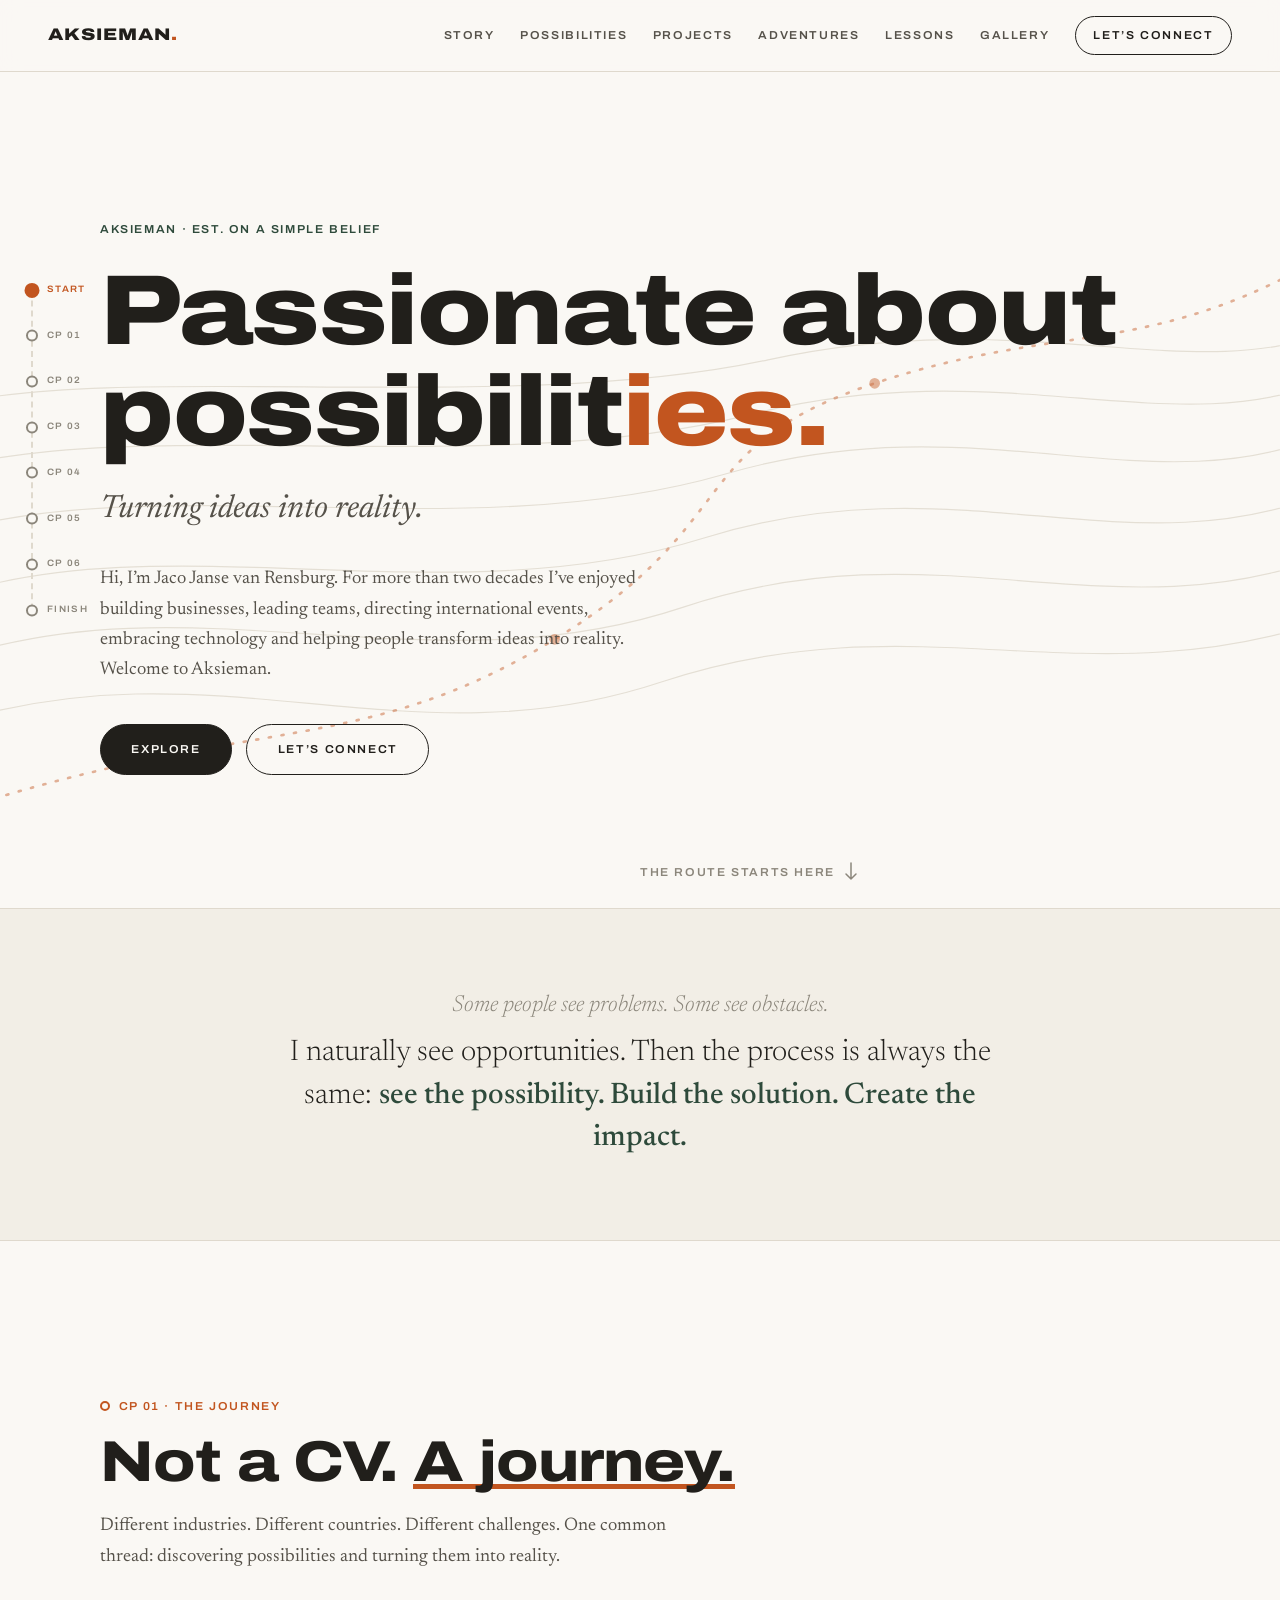
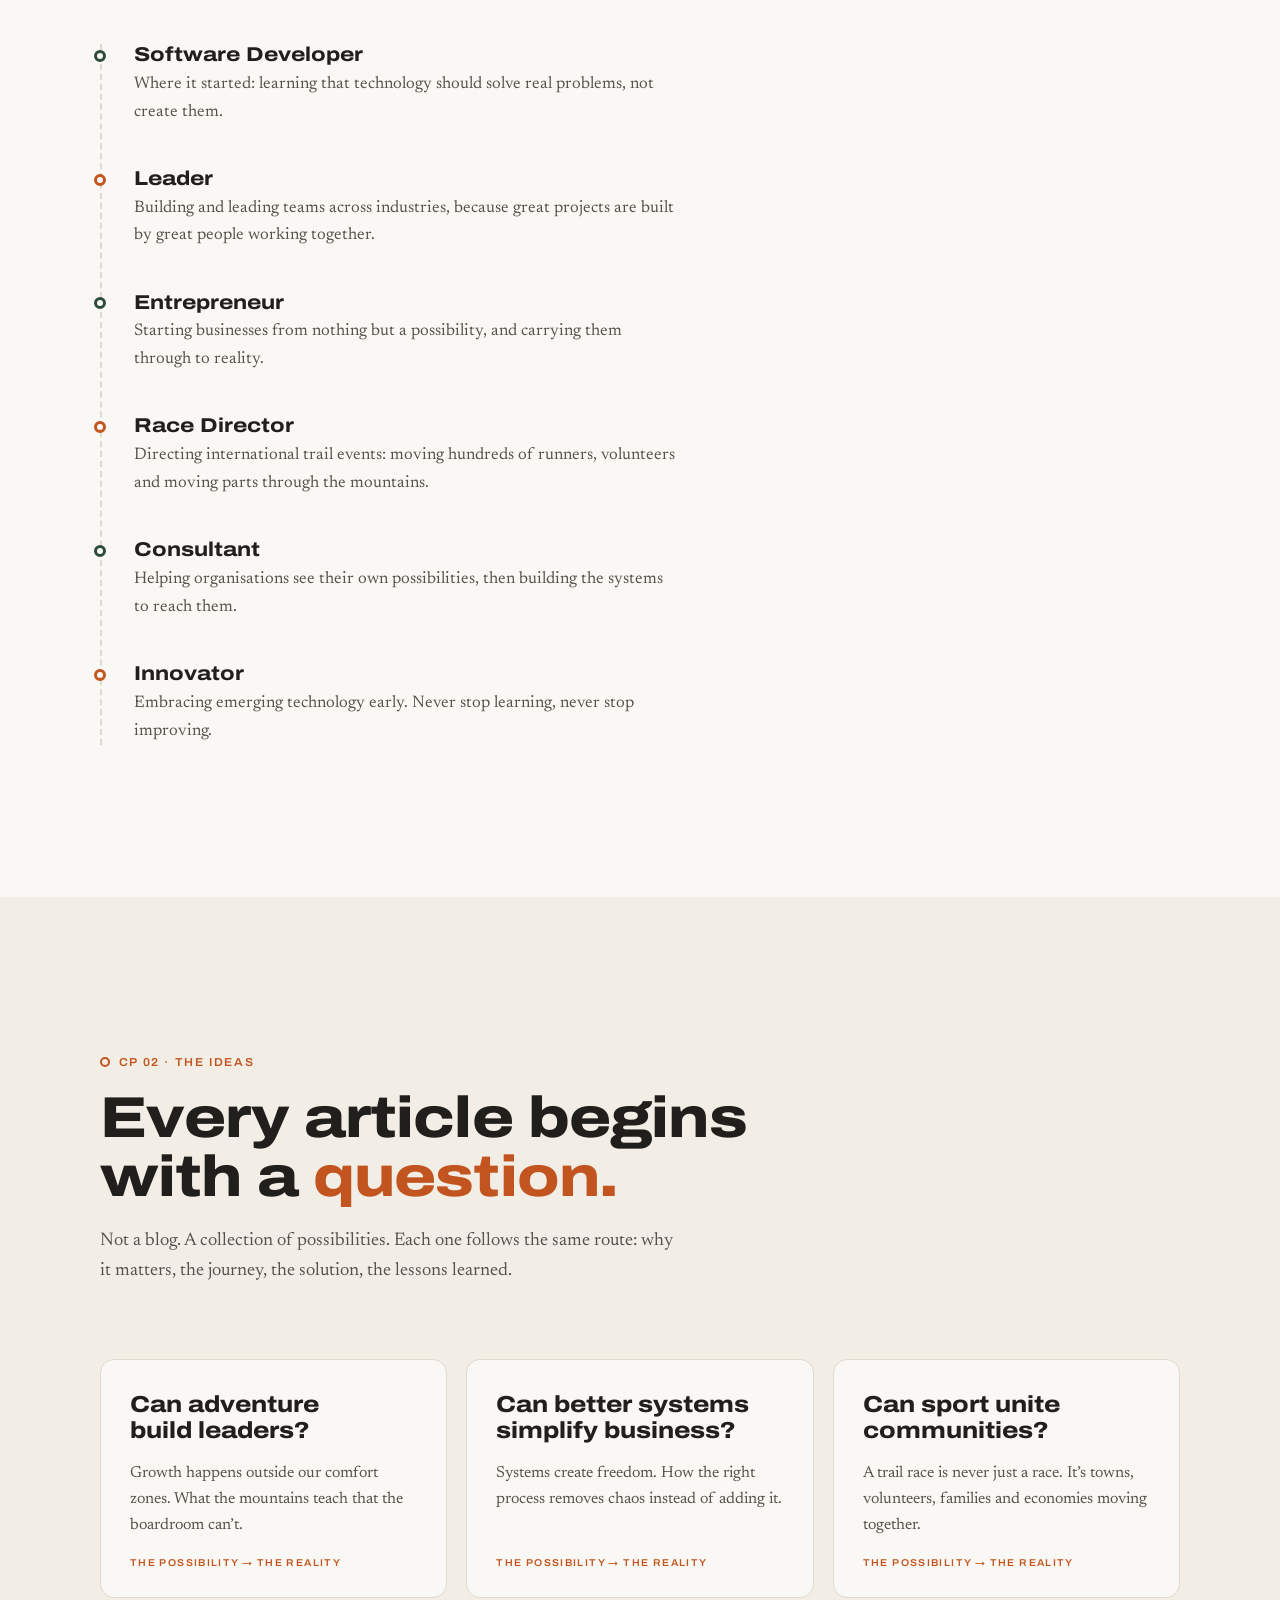
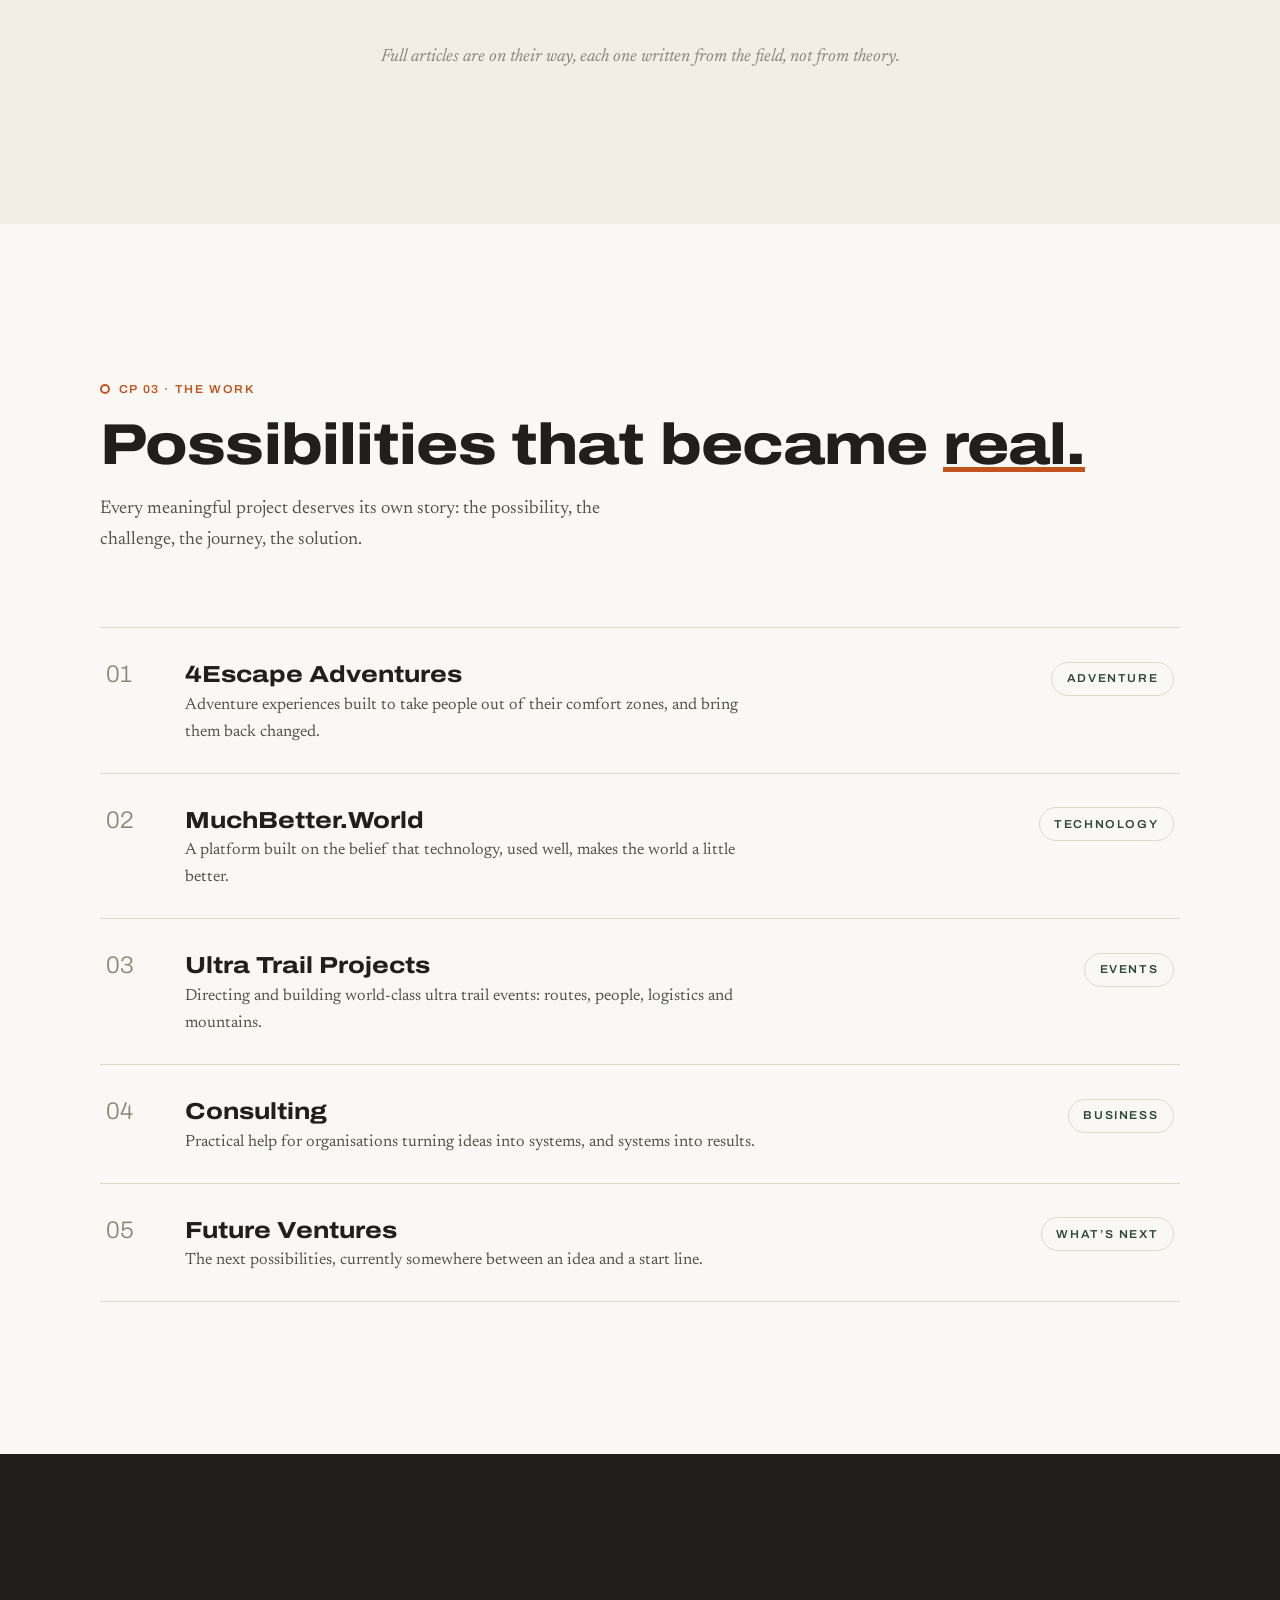
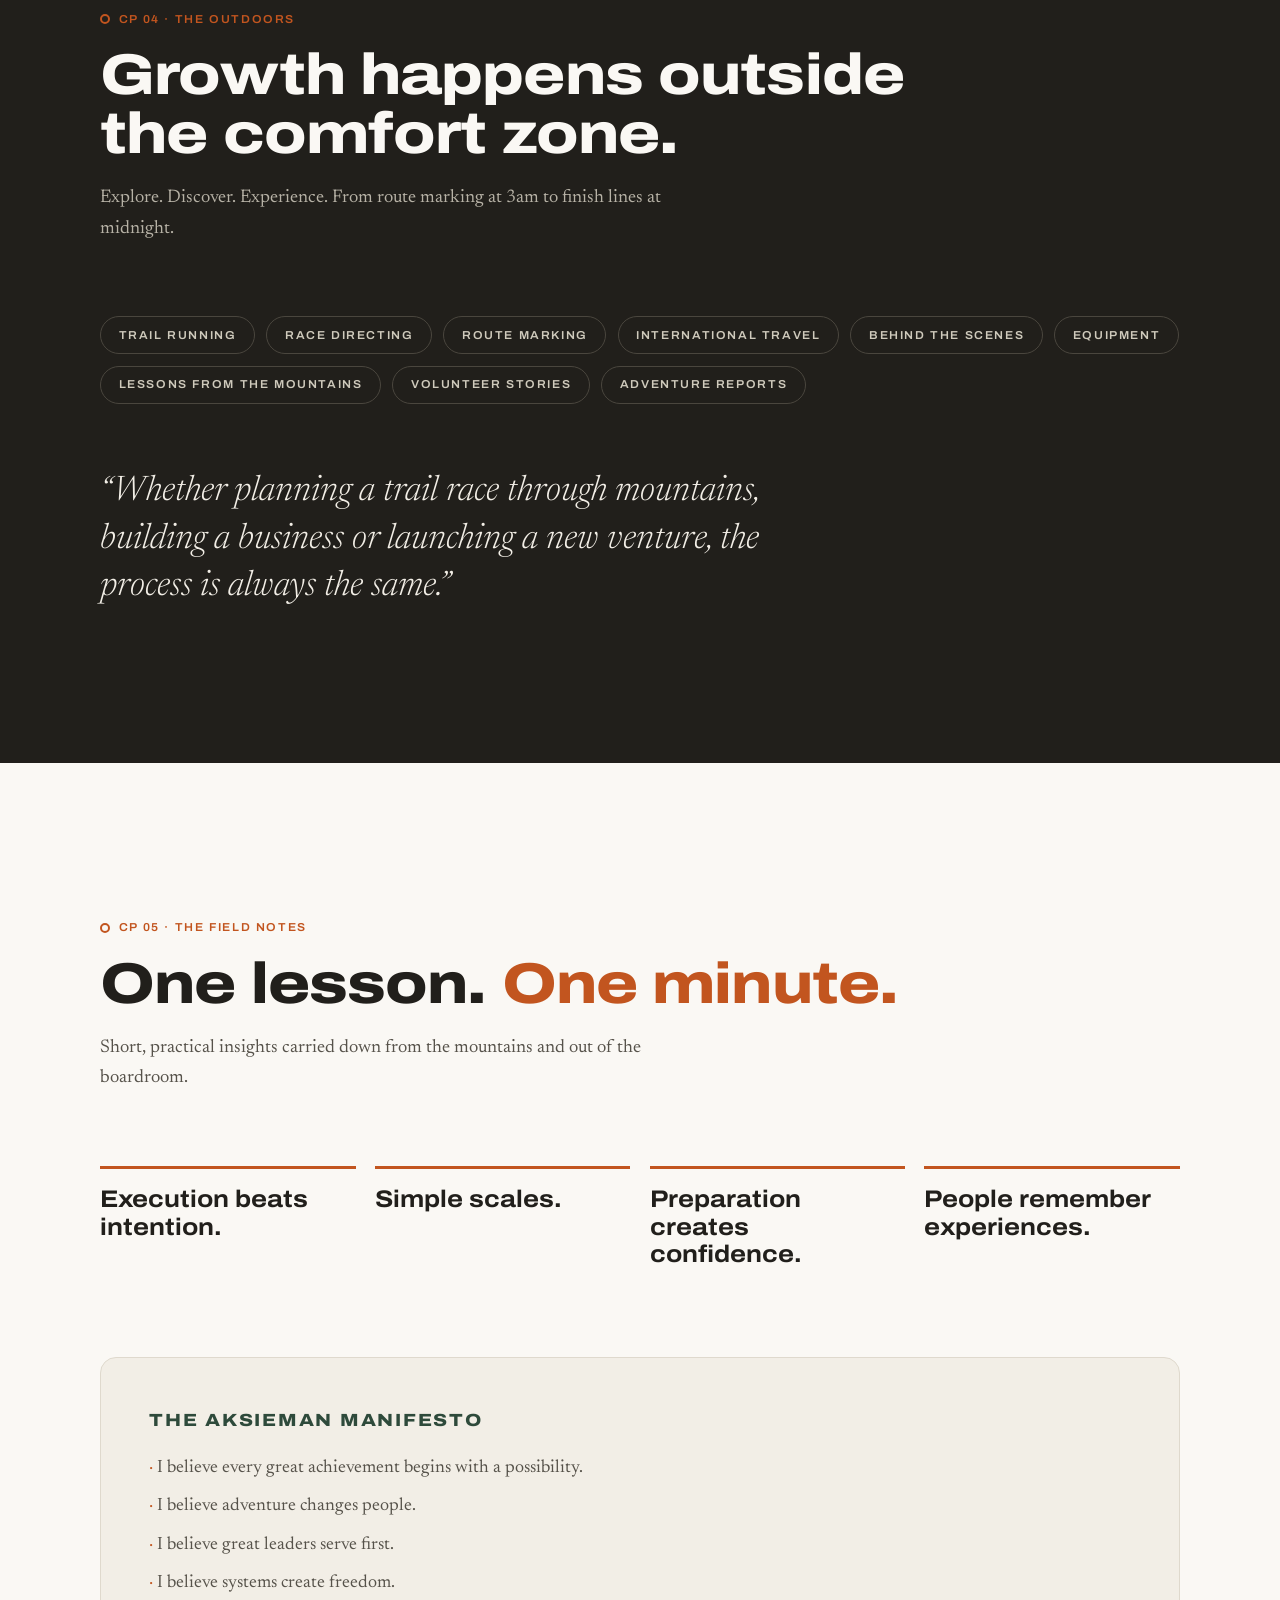
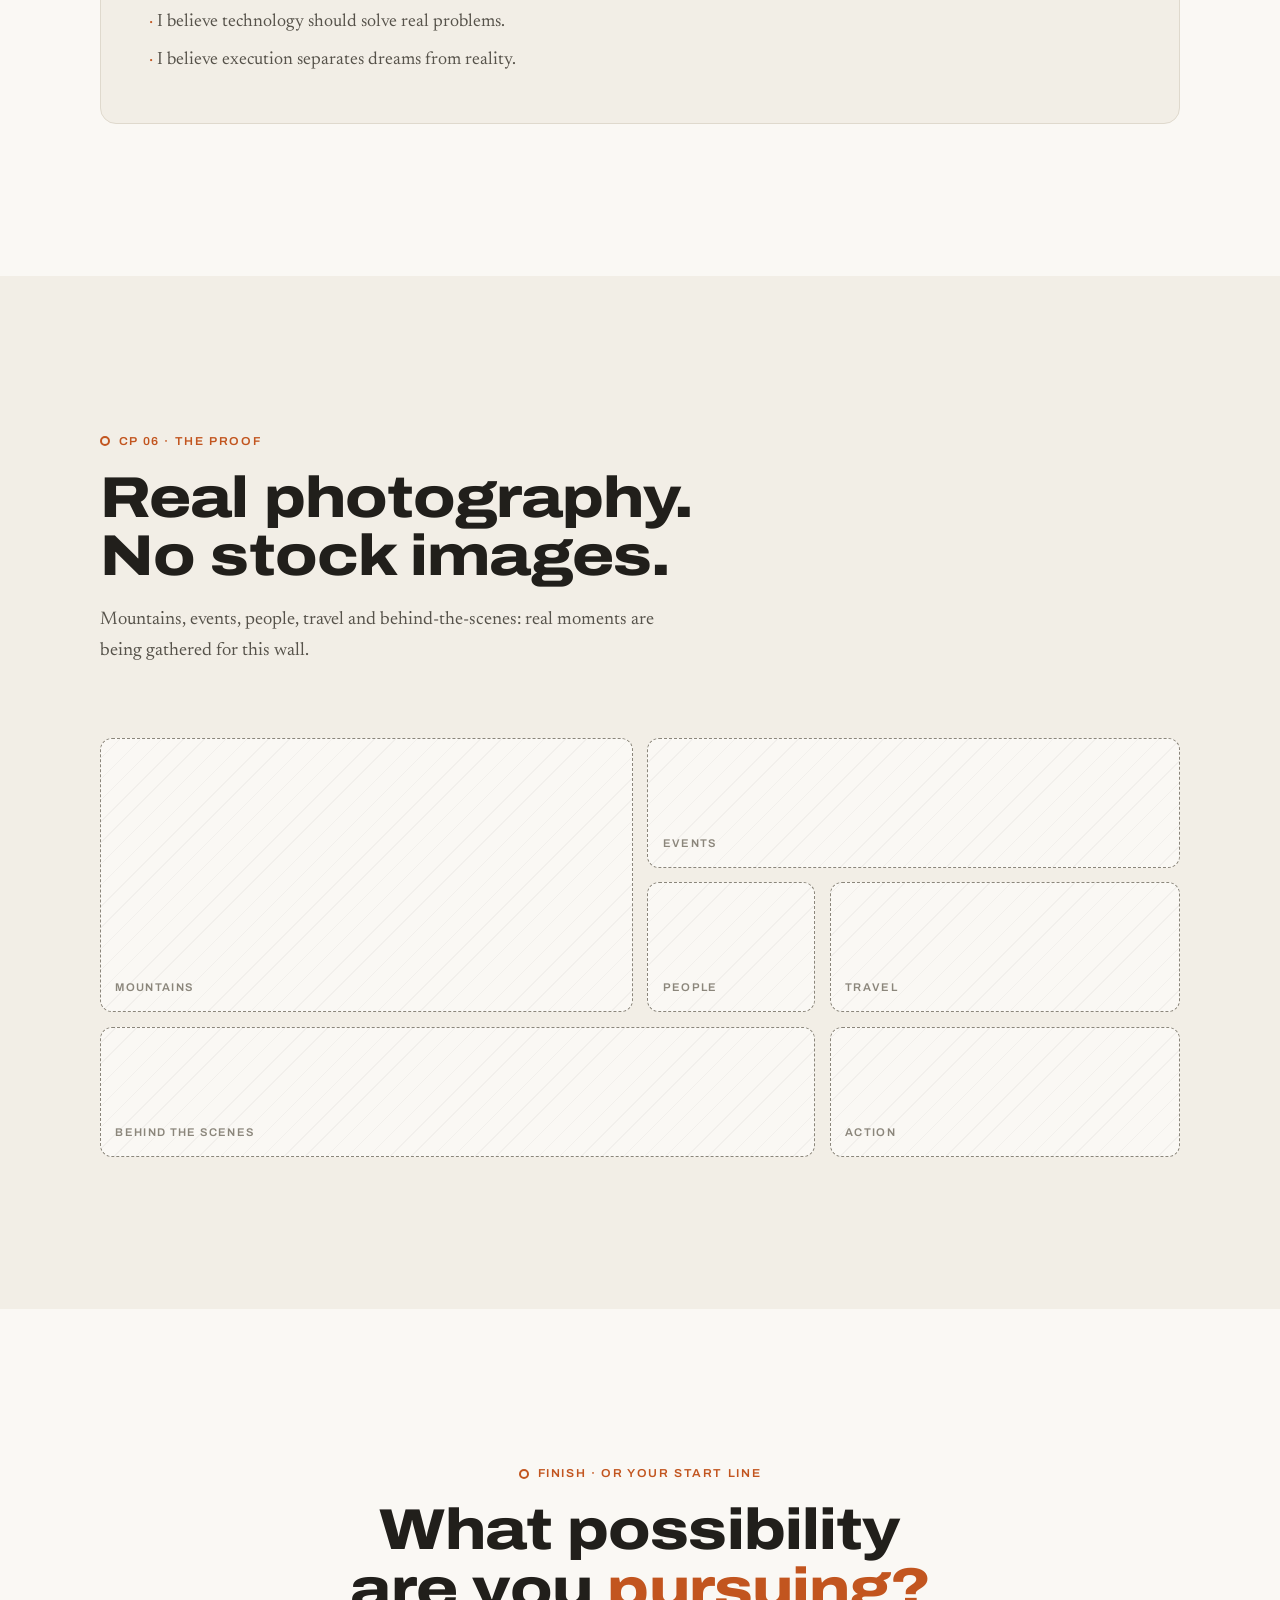
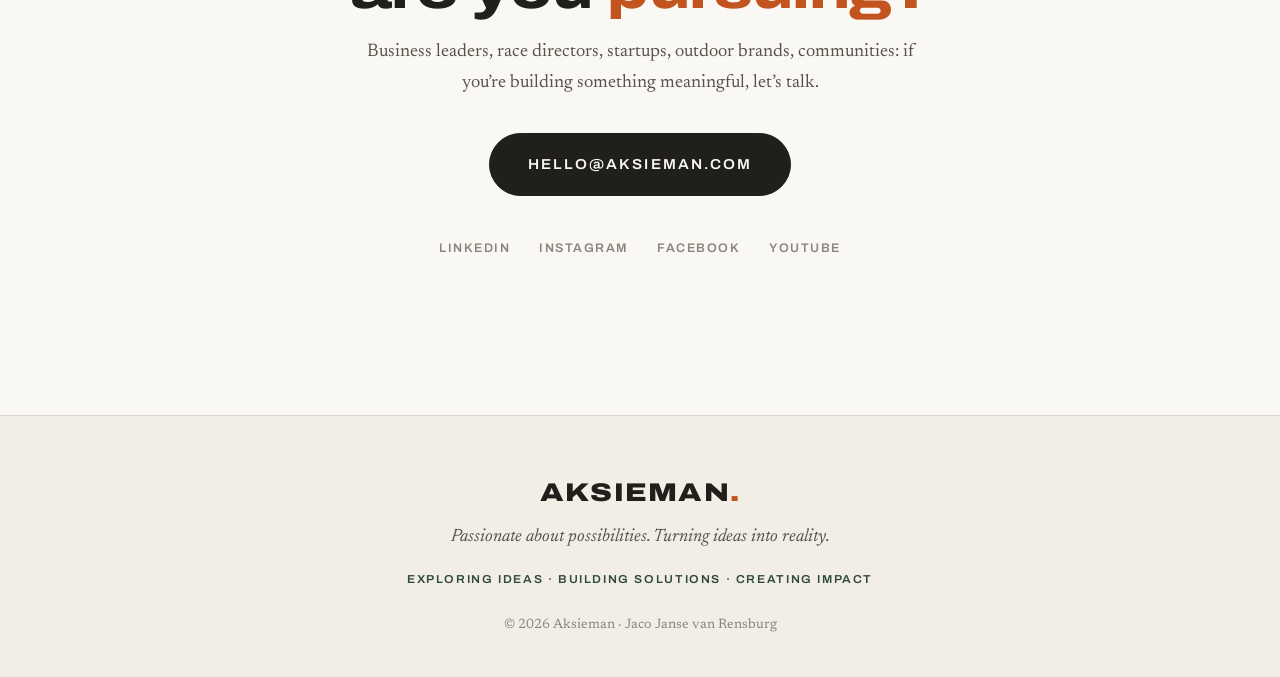
==== public/index.html @ 1ce85309 "fix: remove AI references and PicklePlay project" ====
<!DOCTYPE html>
<html lang="en">
<head>
  <meta charset="UTF-8">
  <meta name="viewport" content="width=device-width, initial-scale=1.0">
  <title>Aksieman</title>
  <meta name="description" content="Aksieman is the home of Jaco Janse van Rensburg: entrepreneur, race director, software builder. Every great achievement begins with a possibility.">
  <meta property="og:title" content="AKSIEMAN | Passionate about possibilities.">
  <meta property="og:description" content="Every great achievement begins with a possibility. Business, adventure, technology and leadership, turned into reality.">
  <meta property="og:type" content="website">
  <meta property="og:url" content="https://aksieman.com">
  <link rel="preconnect" href="https://fonts.googleapis.com">
  <link rel="preconnect" href="https://fonts.gstatic.com" crossorigin>
  <link href="https://fonts.googleapis.com/css2?family=Archivo:wdth,wght@62..125,300..900&family=Newsreader:ital,opsz,wght@0,6..72,300..600;1,6..72,300..600&display=swap" rel="stylesheet">
  <link rel="stylesheet" href="styles.css">
  <link rel="icon" href="data:image/svg+xml,<svg xmlns='http://www.w3.org/2000/svg' viewBox='0 0 100 100'><text y='80' font-size='80' font-family='Arial Black'>A</text><circle cx='78' cy='72' r='12' fill='%23C25E2E'/></svg>">
</head>
<body>

  <!-- ============ NAV ============ -->
  <header class="nav" id="top">
    <a class="nav-logo" href="#top">AKSIEMAN<span class="dot">.</span></a>
    <nav class="nav-links" id="navLinks" aria-label="Main navigation">
      <a href="#story">Story</a>
      <a href="#possibilities">Possibilities</a>
      <a href="#projects">Projects</a>
      <a href="#adventures">Adventures</a>
      <a href="#lessons">Lessons</a>
      <a href="#gallery">Gallery</a>
      <a href="#contact" class="nav-cta">Let&rsquo;s Connect</a>
    </nav>
    <button class="nav-burger" id="navBurger" aria-label="Open menu" aria-expanded="false">
      <span></span><span></span><span></span>
    </button>
  </header>

  <!-- ============ ROUTE RAIL (signature) ============ -->
  <aside class="route-rail" aria-hidden="true">
    <div class="route-line"></div>
    <div class="route-stops">
      <a href="#top" class="route-stop" data-stop="hero"><i></i><b>START</b></a>
      <a href="#story" class="route-stop" data-stop="story"><i></i><b>CP&nbsp;01</b></a>
      <a href="#possibilities" class="route-stop" data-stop="possibilities"><i></i><b>CP&nbsp;02</b></a>
      <a href="#projects" class="route-stop" data-stop="projects"><i></i><b>CP&nbsp;03</b></a>
      <a href="#adventures" class="route-stop" data-stop="adventures"><i></i><b>CP&nbsp;04</b></a>
      <a href="#lessons" class="route-stop" data-stop="lessons"><i></i><b>CP&nbsp;05</b></a>
      <a href="#gallery" class="route-stop" data-stop="gallery"><i></i><b>CP&nbsp;06</b></a>
      <a href="#contact" class="route-stop" data-stop="contact"><i></i><b>FINISH</b></a>
    </div>
  </aside>

  <main>

    <!-- ============ HERO ============ -->
    <section class="hero" aria-labelledby="hero-heading">
      <svg class="hero-topo" viewBox="0 0 1200 800" preserveAspectRatio="xMidYMid slice" aria-hidden="true">
        <g fill="none" stroke="currentColor" stroke-width="1.1">
          <path d="M-50,620 C200,540 380,660 620,580 C860,500 1020,600 1250,520"/>
          <path d="M-50,560 C180,480 400,590 640,510 C880,430 1040,540 1250,460"/>
          <path d="M-50,500 C160,430 420,520 660,445 C900,370 1060,480 1250,400"/>
          <path d="M-50,440 C150,380 440,455 680,385 C920,315 1080,420 1250,345"/>
          <path d="M-50,380 C140,330 460,390 700,330 C940,268 1100,360 1250,295"/>
          <path d="M-50,320 C130,280 480,330 720,278 C960,225 1120,305 1250,250"/>
        </g>
        <path class="hero-route" d="M-40,700 C240,610 340,650 520,540 C700,430 640,360 820,300 C1000,240 1080,280 1260,170"
              fill="none" stroke-width="2.5" stroke-dasharray="2 10" stroke-linecap="round"/>
        <g class="hero-flags">
          <circle cx="520" cy="540" r="5"/>
          <circle cx="820" cy="300" r="5"/>
        </g>
      </svg>

      <div class="hero-inner">
        <p class="eyebrow hero-load l1">Aksieman &middot; Est. on a simple belief</p>
        <h1 id="hero-heading" class="hero-load l2">Passionate about<br>possibilit<span class="accent">ies.</span></h1>
        <p class="hero-sub hero-load l3">Turning ideas into reality.</p>
        <p class="hero-intro hero-load l4">
          Hi, I&rsquo;m Jaco Janse van Rensburg. For more than two decades I&rsquo;ve enjoyed building
          businesses, leading teams, directing international events, embracing technology and
          helping people transform ideas into reality. Welcome to Aksieman.
        </p>
        <div class="hero-actions hero-load l5">
          <a class="btn btn-solid" href="#story">Explore</a>
          <a class="btn btn-ghost" href="#contact">Let&rsquo;s Connect</a>
        </div>
      </div>

      <a class="hero-scroll hero-load l5" href="#story">
        <span>The route starts here</span>
        <svg width="14" height="20" viewBox="0 0 14 20" fill="none"><path d="M7 1v16m0 0l-5-5m5 5l5-5" stroke="currentColor" stroke-width="1.5" stroke-linecap="round" stroke-linejoin="round"/></svg>
      </a>
    </section>

    <!-- ============ PHILOSOPHY BAND ============ -->
    <section class="philosophy reveal">
      <p class="philosophy-line">
        <em>Some people see problems. Some see obstacles.</em>
        I naturally see opportunities. Then the process is always the same:
        <strong>see the possibility. Build the solution. Create the impact.</strong>
      </p>
    </section>

    <!-- ============ STORY ============ -->
    <section class="section" id="story" aria-labelledby="story-heading">
      <div class="section-head reveal">
        <p class="cp-tag"><i></i>CP 01 &middot; The Journey</p>
        <h2 id="story-heading">Not a CV. <span class="accent-underline">A journey.</span></h2>
        <p class="section-lede">
          Different industries. Different countries. Different challenges.
          One common thread: discovering possibilities and turning them into reality.
        </p>
      </div>

      <ol class="waypoints">
        <li class="waypoint reveal">
          <span class="wp-marker"></span>
          <h3>Software Developer</h3>
          <p>Where it started: learning that technology should solve real problems, not create them.</p>
        </li>
        <li class="waypoint reveal">
          <span class="wp-marker"></span>
          <h3>Leader</h3>
          <p>Building and leading teams across industries, because great projects are built by great people working together.</p>
        </li>
        <li class="waypoint reveal">
          <span class="wp-marker"></span>
          <h3>Entrepreneur</h3>
          <p>Starting businesses from nothing but a possibility, and carrying them through to reality.</p>
        </li>
        <li class="waypoint reveal">
          <span class="wp-marker"></span>
          <h3>Race Director</h3>
          <p>Directing international trail events: moving hundreds of runners, volunteers and moving parts through the mountains.</p>
        </li>
        <li class="waypoint reveal">
          <span class="wp-marker"></span>
          <h3>Consultant</h3>
          <p>Helping organisations see their own possibilities, then building the systems to reach them.</p>
        </li>
        <li class="waypoint reveal">
          <span class="wp-marker"></span>
          <h3>Innovator</h3>
          <p>Embracing emerging technology early. Never stop learning, never stop improving.</p>
        </li>
      </ol>
    </section>

    <!-- ============ POSSIBILITIES ============ -->
    <section class="section section-tint" id="possibilities" aria-labelledby="poss-heading">
      <div class="section-head reveal">
        <p class="cp-tag"><i></i>CP 02 &middot; The Ideas</p>
        <h2 id="poss-heading">Every article begins<br>with a <span class="accent">question.</span></h2>
        <p class="section-lede">
          Not a blog. A collection of possibilities. Each one follows the same route:
          why it matters, the journey, the solution, the lessons learned.
        </p>
      </div>

      <div class="poss-grid">
        <article class="poss-card reveal">
          <p class="poss-q">Can adventure<br>build leaders?</p>
          <p class="poss-a">Growth happens outside our comfort zones. What the mountains teach that the boardroom can&rsquo;t.</p>
          <span class="poss-foot">The Possibility &rarr; The Reality</span>
        </article>
        <article class="poss-card reveal">
          <p class="poss-q">Can better systems<br>simplify business?</p>
          <p class="poss-a">Systems create freedom. How the right process removes chaos instead of adding it.</p>
          <span class="poss-foot">The Possibility &rarr; The Reality</span>
        </article>
        <article class="poss-card reveal">
          <p class="poss-q">Can sport unite<br>communities?</p>
          <p class="poss-a">A trail race is never just a race. It&rsquo;s towns, volunteers, families and economies moving together.</p>
          <span class="poss-foot">The Possibility &rarr; The Reality</span>
        </article>
      </div>
      <p class="section-note reveal">Full articles are on their way, each one written from the field, not from theory.</p>
    </section>

    <!-- ============ PROJECTS ============ -->
    <section class="section" id="projects" aria-labelledby="proj-heading">
      <div class="section-head reveal">
        <p class="cp-tag"><i></i>CP 03 &middot; The Work</p>
        <h2 id="proj-heading">Possibilities that became <span class="accent-underline">real.</span></h2>
        <p class="section-lede">Every meaningful project deserves its own story: the possibility, the challenge, the journey, the solution.</p>
      </div>

      <div class="proj-list">
        <article class="proj-row reveal">
          <span class="proj-num">01</span>
          <div class="proj-body">
            <h3>4Escape Adventures</h3>
            <p>Adventure experiences built to take people out of their comfort zones, and bring them back changed.</p>
          </div>
          <span class="proj-tag">Adventure</span>
        </article>
        <article class="proj-row reveal">
          <span class="proj-num">02</span>
          <div class="proj-body">
            <h3>MuchBetter.World</h3>
            <p>A platform built on the belief that technology, used well, makes the world a little better.</p>
          </div>
          <span class="proj-tag">Technology</span>
        </article>
        <article class="proj-row reveal">
          <span class="proj-num">03</span>
          <div class="proj-body">
            <h3>Ultra Trail Projects</h3>
            <p>Directing and building world-class ultra trail events: routes, people, logistics and mountains.</p>
          </div>
          <span class="proj-tag">Events</span>
        </article>
        <article class="proj-row reveal">
          <span class="proj-num">04</span>
          <div class="proj-body">
            <h3>Consulting</h3>
            <p>Practical help for organisations turning ideas into systems, and systems into results.</p>
          </div>
          <span class="proj-tag">Business</span>
        </article>
        <article class="proj-row reveal">
          <span class="proj-num">05</span>
          <div class="proj-body">
            <h3>Future Ventures</h3>
            <p>The next possibilities, currently somewhere between an idea and a start line.</p>
          </div>
          <span class="proj-tag">What&rsquo;s next</span>
        </article>
      </div>
    </section>

    <!-- ============ ADVENTURES ============ -->
    <section class="section section-dark" id="adventures" aria-labelledby="adv-heading">
      <div class="section-head reveal">
        <p class="cp-tag cp-tag-light"><i></i>CP 04 &middot; The Outdoors</p>
        <h2 id="adv-heading">Growth happens outside<br>the comfort zone.</h2>
        <p class="section-lede">Explore. Discover. Experience. From route marking at 3am to finish lines at midnight.</p>
      </div>
      <ul class="adv-ticker reveal" aria-label="Adventure themes">
        <li>Trail Running</li><li>Race Directing</li><li>Route Marking</li>
        <li>International Travel</li><li>Behind the Scenes</li><li>Equipment</li>
        <li>Lessons from the Mountains</li><li>Volunteer Stories</li><li>Adventure Reports</li>
      </ul>
      <blockquote class="adv-quote reveal">
        <p>&ldquo;Whether planning a trail race through mountains, building a business or launching a new venture, the process is always the same.&rdquo;</p>
      </blockquote>
    </section>

    <!-- ============ LESSONS ============ -->
    <section class="section" id="lessons" aria-labelledby="les-heading">
      <div class="section-head reveal">
        <p class="cp-tag"><i></i>CP 05 &middot; The Field Notes</p>
        <h2 id="les-heading">One lesson. <span class="accent">One minute.</span></h2>
        <p class="section-lede">Short, practical insights carried down from the mountains and out of the boardroom.</p>
      </div>
      <div class="lessons-grid">
        <p class="lesson reveal">Execution beats intention.</p>
        <p class="lesson reveal">Simple scales.</p>
        <p class="lesson reveal">Preparation creates confidence.</p>
        <p class="lesson reveal">People remember experiences.</p>
      </div>

      <div class="manifesto reveal">
        <p class="manifesto-title">The Aksieman Manifesto</p>
        <ul>
          <li>I believe every great achievement begins with a possibility.</li>
          <li>I believe adventure changes people.</li>
          <li>I believe great leaders serve first.</li>
          <li>I believe systems create freedom.</li>
          <li>I believe technology should solve real problems.</li>
          <li>I believe execution separates dreams from reality.</li>
        </ul>
      </div>
    </section>

    <!-- ============ GALLERY ============ -->
    <section class="section section-tint" id="gallery" aria-labelledby="gal-heading">
      <div class="section-head reveal">
        <p class="cp-tag"><i></i>CP 06 &middot; The Proof</p>
        <h2 id="gal-heading">Real photography.<br>No stock images.</h2>
        <p class="section-lede">Mountains, events, people, travel and behind-the-scenes: real moments are being gathered for this wall.</p>
      </div>
      <div class="gallery-grid reveal">
        <figure class="ph ph-a"><figcaption>Mountains</figcaption></figure>
        <figure class="ph ph-b"><figcaption>Events</figcaption></figure>
        <figure class="ph ph-c"><figcaption>People</figcaption></figure>
        <figure class="ph ph-d"><figcaption>Travel</figcaption></figure>
        <figure class="ph ph-e"><figcaption>Behind the scenes</figcaption></figure>
        <figure class="ph ph-f"><figcaption>Action</figcaption></figure>
      </div>
    </section>

    <!-- ============ CONTACT ============ -->
    <section class="section contact" id="contact" aria-labelledby="contact-heading">
      <div class="contact-inner reveal">
        <p class="cp-tag"><i></i>FINISH &middot; Or your start line</p>
        <h2 id="contact-heading">What possibility<br>are you <span class="accent">pursuing?</span></h2>
        <p class="section-lede">
          Business leaders, race directors, startups, outdoor brands, communities:
          if you&rsquo;re building something meaningful, let&rsquo;s talk.
        </p>
        <a class="btn btn-solid btn-big" href="mailto:hello@aksieman.com">hello@aksieman.com</a>
        <div class="contact-socials">
          <a href="#" aria-label="LinkedIn">LinkedIn</a>
          <a href="#" aria-label="Instagram">Instagram</a>
          <a href="#" aria-label="Facebook">Facebook</a>
          <a href="#" aria-label="YouTube">YouTube</a>
        </div>
      </div>
    </section>

  </main>

  <!-- ============ FOOTER ============ -->
  <footer class="footer">
    <p class="footer-mark">AKSIEMAN<span class="dot">.</span></p>
    <p class="footer-tag">Passionate about possibilities. Turning ideas into reality.</p>
    <p class="footer-trio">Exploring ideas &middot; Building solutions &middot; Creating impact</p>
    <p class="footer-legal">&copy; <span id="year"></span> Aksieman &middot; Jaco Janse van Rensburg</p>
  </footer>

  <script src="script.js"></script>
</body>
</html>
---- public/styles.css ----
/* ============================================================
   AKSIEMAN design tokens
   Paper & charcoal, burnt orange accent, trail-route signature
   ============================================================ */
:root {
  --paper: #FAF8F4;
  --paper-tint: #F2EEE6;
  --ink: #211F1B;
  --ink-soft: #56524A;
  --stone: #8B867B;
  --forest: #2E4A3B;
  --orange: #C2551F;
  --orange-soft: #E8DCCE;
  --line: #DFD9CD;

  --font-display: "Archivo", system-ui, sans-serif;
  --font-body: "Newsreader", Georgia, serif;

  --max-w: 1080px;
  --pad-x: clamp(1.25rem, 5vw, 3rem);
  --sect-y: clamp(5rem, 12vw, 9.5rem);

  --ease-out: cubic-bezier(0.16, 1, 0.3, 1);
}

* { margin: 0; padding: 0; box-sizing: border-box; }

html { scroll-behavior: smooth; }

body {
  background: var(--paper);
  color: var(--ink);
  font-family: var(--font-body);
  font-size: 1.125rem;
  line-height: 1.65;
  -webkit-font-smoothing: antialiased;
  overflow-x: hidden;
}

section { scroll-margin-top: 5rem; }

a { color: inherit; }
.accent { color: var(--orange); }
.dot { color: var(--orange); }

::selection { background: var(--orange); color: var(--paper); }

/* ============ type ============ */
h1, h2, h3 {
  font-family: var(--font-display);
  font-stretch: 118%;
  line-height: 1.02;
  letter-spacing: -0.015em;
  text-wrap: balance;
}

h1 { font-weight: 850; font-size: clamp(2.9rem, 8.5vw, 6.2rem); }
h2 { font-weight: 800; font-size: clamp(2.1rem, 5.2vw, 3.6rem); }
h3 { font-weight: 750; font-size: 1.25rem; letter-spacing: 0; }

.eyebrow, .cp-tag, .poss-foot, .proj-tag, .adv-ticker, .btn,
.nav-links a, .route-stop b, .footer-trio, .hero-scroll span {
  font-family: var(--font-display);
  font-stretch: 105%;
  text-transform: uppercase;
  letter-spacing: 0.14em;
  font-size: 0.72rem;
  font-weight: 600;
}

.accent-underline {
  background-image: linear-gradient(var(--orange), var(--orange));
  background-repeat: no-repeat;
  background-size: 100% 0.09em;
  background-position: 0 92%;
}

/* ============ nav ============ */
.nav {
  position: sticky;
  top: 0;
  z-index: 50;
  display: flex;
  align-items: center;
  justify-content: space-between;
  padding: 1rem var(--pad-x);
  background: color-mix(in srgb, var(--paper) 88%, transparent);
  backdrop-filter: blur(10px);
  border-bottom: 1px solid var(--line);
}

.nav-logo {
  font-family: var(--font-display);
  font-stretch: 122%;
  font-weight: 850;
  font-size: 1.05rem;
  letter-spacing: 0.06em;
  text-decoration: none;
}

.nav-links { display: flex; align-items: center; gap: 1.6rem; }

.nav-links a {
  text-decoration: none;
  color: var(--ink-soft);
  transition: color 0.2s;
  padding: 0.3rem 0;
}
.nav-links a:hover, .nav-links a.active { color: var(--orange); }

.nav-cta {
  border: 1.5px solid var(--ink);
  border-radius: 999px;
  padding: 0.55rem 1.1rem !important;
  color: var(--ink) !important;
  transition: background 0.2s, color 0.2s, border-color 0.2s;
}
.nav-cta:hover { background: var(--orange); border-color: var(--orange); color: var(--paper) !important; }

.nav-burger {
  display: none;
  flex-direction: column;
  gap: 5px;
  background: none;
  border: 0;
  cursor: pointer;
  padding: 6px;
}
.nav-burger span { width: 22px; height: 2px; background: var(--ink); transition: transform 0.25s, opacity 0.25s; }
.nav-burger[aria-expanded="true"] span:nth-child(1) { transform: translateY(7px) rotate(45deg); }
.nav-burger[aria-expanded="true"] span:nth-child(2) { opacity: 0; }
.nav-burger[aria-expanded="true"] span:nth-child(3) { transform: translateY(-7px) rotate(-45deg); }

/* ============ route rail (signature) ============ */
.route-rail {
  position: fixed;
  left: clamp(0.6rem, 2vw, 1.6rem);
  top: 50%;
  transform: translateY(-50%);
  z-index: 40;
}

.route-rail .route-line {
  position: absolute;
  left: 5px;
  top: 8px;
  bottom: 8px;
  border-left: 2px dashed var(--line);
}

.route-stops { display: flex; flex-direction: column; gap: 1.9rem; position: relative; }

.route-stop {
  display: flex;
  align-items: center;
  gap: 0.6rem;
  text-decoration: none;
  color: var(--stone);
}
.route-stop i {
  width: 12px; height: 12px;
  border-radius: 50%;
  border: 2px solid var(--stone);
  background: var(--paper);
  transition: background 0.25s, border-color 0.25s, transform 0.25s;
}
.route-stop b {
  font-size: 0.58rem;
  opacity: 0;
  transform: translateX(-4px);
  transition: opacity 0.25s, transform 0.25s;
}
.route-stop:hover b { opacity: 1; transform: none; }
.route-stop.active i { background: var(--orange); border-color: var(--orange); transform: scale(1.25); }
.route-stop.active b { opacity: 1; transform: none; color: var(--orange); }

/* ============ hero ============ */
.hero {
  position: relative;
  min-height: calc(100svh - 4rem);
  display: flex;
  flex-direction: column;
  justify-content: center;
  padding: clamp(4rem, 10vw, 7rem) var(--pad-x) 6rem;
  overflow: hidden;
}

.hero-topo {
  position: absolute;
  inset: 0;
  width: 100%;
  height: 100%;
  color: var(--line);
  opacity: 0.8;
  z-index: 0;
}
.hero-route { stroke: var(--orange); opacity: 0.55; }
.hero-flags circle { fill: var(--orange); opacity: 0.55; }

.hero-inner {
  position: relative;
  z-index: 1;
  max-width: var(--max-w);
  margin: 0 auto;
  width: 100%;
}

.hero .eyebrow { color: var(--forest); margin-bottom: 1.4rem; display: block; }

.hero-sub {
  font-family: var(--font-body);
  font-style: italic;
  font-size: clamp(1.4rem, 3vw, 2rem);
  color: var(--ink-soft);
  margin-top: 1.2rem;
}

.hero-intro {
  max-width: 34rem;
  margin-top: 1.8rem;
  color: var(--ink-soft);
  font-size: 1.15rem;
}

.hero-actions { display: flex; gap: 0.9rem; margin-top: 2.4rem; flex-wrap: wrap; }

.hero-scroll {
  position: absolute;
  bottom: 1.6rem;
  left: 50%;
  transform: translateX(-50%);
  z-index: 1;
  display: flex;
  align-items: center;
  gap: 0.6rem;
  text-decoration: none;
  color: var(--stone);
}
.hero-scroll svg { animation: bob 2.2s ease-in-out infinite; }
@keyframes bob { 0%, 100% { transform: translateY(0); } 50% { transform: translateY(5px); } }

/* hero load-in */
.hero-load { opacity: 0; transform: translateY(22px); animation: rise 0.9s var(--ease-out) forwards; }
.l1 { animation-delay: 0.05s; }
.l2 { animation-delay: 0.15s; }
.l3 { animation-delay: 0.3s; }
.l4 { animation-delay: 0.45s; }
.l5 { animation-delay: 0.6s; }
@keyframes rise { to { opacity: 1; transform: none; } }

/* ============ buttons ============ */
.btn {
  display: inline-block;
  text-decoration: none;
  border-radius: 999px;
  padding: 0.95rem 1.9rem;
  transition: transform 0.2s var(--ease-out), background 0.2s, color 0.2s, border-color 0.2s;
}
.btn:hover { transform: translateY(-2px); }
.btn:active { transform: translateY(0); }

.btn-solid { background: var(--ink); color: var(--paper); border: 1.5px solid var(--ink); }
.btn-solid:hover { background: var(--orange); border-color: var(--orange); }

.btn-ghost { border: 1.5px solid var(--ink); color: var(--ink); }
.btn-ghost:hover { border-color: var(--orange); color: var(--orange); }

.btn-big { font-size: 0.9rem; padding: 1.15rem 2.4rem; }

/* ============ philosophy band ============ */
.philosophy {
  border-top: 1px solid var(--line);
  border-bottom: 1px solid var(--line);
  background: var(--paper-tint);
  padding: clamp(3rem, 7vw, 5rem) var(--pad-x);
}
.philosophy-line {
  max-width: 46rem;
  margin: 0 auto;
  font-size: clamp(1.35rem, 3vw, 1.85rem);
  line-height: 1.45;
  text-align: center;
  font-weight: 300;
}
.philosophy-line em { color: var(--stone); display: block; margin-bottom: 0.6rem; font-size: 0.78em; }
.philosophy-line strong { font-weight: 500; color: var(--forest); }

/* ============ sections ============ */
.section { padding: var(--sect-y) var(--pad-x); }
.section > * { max-width: var(--max-w); margin-left: auto; margin-right: auto; }

.section-tint { background: var(--paper-tint); }

.section-head { margin-bottom: clamp(2.5rem, 6vw, 4.5rem); }

.cp-tag {
  display: inline-flex;
  align-items: center;
  gap: 0.55rem;
  color: var(--orange);
  margin-bottom: 1.1rem;
}
.cp-tag i {
  width: 10px; height: 10px;
  border-radius: 50%;
  border: 2px solid var(--orange);
  display: inline-block;
}

.section-lede {
  max-width: 36rem;
  margin-top: 1.2rem;
  color: var(--ink-soft);
  font-size: 1.15rem;
}

.section-note {
  margin-top: 2.8rem;
  color: var(--stone);
  font-style: italic;
  text-align: center;
}

/* ============ story waypoints ============ */
.waypoints {
  list-style: none;
  position: relative;
  padding-left: 2rem;
  border-left: 2px dashed var(--line);
  display: grid;
  gap: 2.6rem;
}

.waypoint { position: relative; max-width: 34rem; }
.wp-marker {
  position: absolute;
  left: calc(-2rem - 8px);
  top: 0.35rem;
  width: 12px; height: 12px;
  border-radius: 50%;
  background: var(--paper);
  border: 3px solid var(--forest);
}
.waypoint:nth-child(even) .wp-marker { border-color: var(--orange); }
.waypoint h3 { margin-bottom: 0.4rem; }
.waypoint p { color: var(--ink-soft); font-size: 1.05rem; }

/* ============ possibilities ============ */
.poss-grid {
  display: grid;
  grid-template-columns: repeat(auto-fit, minmax(min(100%, 300px), 1fr));
  gap: 1.2rem;
}

.poss-card {
  background: var(--paper);
  border: 1px solid var(--line);
  border-radius: 14px;
  padding: 2rem 1.8rem 1.6rem;
  display: flex;
  flex-direction: column;
  gap: 1rem;
  transition: transform 0.3s var(--ease-out), border-color 0.3s, box-shadow 0.3s;
}
.poss-card:hover {
  transform: translateY(-5px);
  border-color: var(--orange);
  box-shadow: 0 18px 40px -22px rgba(33, 31, 27, 0.25);
}

.poss-q {
  font-family: var(--font-display);
  font-stretch: 115%;
  font-weight: 780;
  font-size: 1.45rem;
  line-height: 1.12;
}
.poss-a { color: var(--ink-soft); font-size: 1rem; flex: 1; }
.poss-foot { color: var(--orange); font-size: 0.62rem; }

/* ============ projects ============ */
.proj-list { border-top: 1px solid var(--line); }

.proj-row {
  display: grid;
  grid-template-columns: 3.5rem 1fr auto;
  gap: 1.4rem;
  align-items: baseline;
  padding: 1.7rem 0.4rem;
  border-bottom: 1px solid var(--line);
  transition: background 0.25s, padding-left 0.3s var(--ease-out);
}
.proj-row:hover { background: var(--paper-tint); padding-left: 1rem; }

.proj-num {
  font-family: var(--font-display);
  font-weight: 300;
  font-size: 1.5rem;
  color: var(--stone);
}
.proj-row:hover .proj-num { color: var(--orange); }

.proj-body h3 { font-size: 1.45rem; margin-bottom: 0.3rem; }
.proj-body p { color: var(--ink-soft); font-size: 1.02rem; max-width: 36rem; }

.proj-tag {
  color: var(--forest);
  border: 1px solid var(--line);
  border-radius: 999px;
  padding: 0.4rem 0.9rem;
  white-space: nowrap;
}

/* ============ adventures (dark band) ============ */
.section-dark {
  background: var(--ink);
  color: var(--paper);
}
.section-dark .section-lede { color: #B7B2A6; }
.cp-tag-light { color: var(--orange); }

.adv-ticker {
  list-style: none;
  display: flex;
  flex-wrap: wrap;
  gap: 0.7rem;
  margin-top: 1rem;
}
.adv-ticker li {
  border: 1px solid #4A463E;
  border-radius: 999px;
  padding: 0.55rem 1.1rem;
  color: #CFCabc;
  transition: border-color 0.25s, color 0.25s;
}
.adv-ticker li:hover { border-color: var(--orange); color: var(--orange); }

.adv-quote { margin-top: clamp(2.5rem, 6vw, 4rem); }
.adv-quote p {
  font-size: clamp(1.5rem, 3.4vw, 2.2rem);
  font-weight: 300;
  font-style: italic;
  line-height: 1.35;
  max-width: 42rem;
  color: var(--paper-tint);
}

/* ============ lessons + manifesto ============ */
.lessons-grid {
  display: grid;
  grid-template-columns: repeat(auto-fit, minmax(min(100%, 230px), 1fr));
  gap: 1.2rem;
}
.lesson {
  font-family: var(--font-display);
  font-stretch: 112%;
  font-weight: 700;
  font-size: clamp(1.15rem, 2.2vw, 1.5rem);
  line-height: 1.15;
  border-top: 3px solid var(--orange);
  padding-top: 1.1rem;
}

.manifesto {
  margin-top: clamp(3.5rem, 8vw, 5.5rem);
  border: 1px solid var(--line);
  border-radius: 16px;
  padding: clamp(1.8rem, 4vw, 3rem);
  background: var(--paper-tint);
}
.manifesto-title {
  font-family: var(--font-display);
  font-stretch: 115%;
  font-weight: 800;
  font-size: 1.1rem;
  text-transform: uppercase;
  letter-spacing: 0.1em;
  color: var(--forest);
  margin-bottom: 1.2rem;
}
.manifesto ul { list-style: none; display: grid; gap: 0.55rem; }
.manifesto li { font-size: 1.12rem; color: var(--ink-soft); }
.manifesto li::before { content: "· "; color: var(--orange); }

/* ============ gallery placeholders ============ */
.gallery-grid {
  display: grid;
  grid-template-columns: repeat(6, 1fr);
  grid-auto-rows: 130px;
  gap: 0.9rem;
}
.ph {
  position: relative;
  border-radius: 12px;
  border: 1px dashed var(--stone);
  background:
    repeating-linear-gradient(-45deg, transparent 0 14px, rgba(139, 134, 123, 0.07) 14px 15px),
    var(--paper);
  display: flex;
  align-items: flex-end;
  padding: 0.9rem;
  transition: border-color 0.25s, transform 0.25s var(--ease-out);
}
.ph:hover { border-color: var(--orange); transform: translateY(-3px); }
.ph figcaption {
  font-family: var(--font-display);
  font-size: 0.7rem;
  font-weight: 600;
  text-transform: uppercase;
  letter-spacing: 0.12em;
  color: var(--stone);
}
.ph-a { grid-column: span 3; grid-row: span 2; }
.ph-b { grid-column: span 3; }
.ph-c { grid-column: span 1; }
.ph-d { grid-column: span 2; }
.ph-e { grid-column: span 4; }
.ph-f { grid-column: span 2; }

/* ============ contact ============ */
.contact { text-align: center; }
.contact-inner { max-width: 46rem; margin: 0 auto; }
.contact .cp-tag { justify-content: center; }
.contact .section-lede { margin-left: auto; margin-right: auto; }
.contact .btn-big { margin-top: 2.2rem; }

.contact-socials {
  display: flex;
  justify-content: center;
  gap: 1.8rem;
  margin-top: 2.6rem;
}
.contact-socials a {
  font-family: var(--font-display);
  font-size: 0.78rem;
  font-weight: 600;
  text-transform: uppercase;
  letter-spacing: 0.12em;
  color: var(--stone);
  text-decoration: none;
  border-bottom: 2px solid transparent;
  padding-bottom: 0.2rem;
  transition: color 0.2s, border-color 0.2s;
}
.contact-socials a:hover { color: var(--orange); border-color: var(--orange); }

/* ============ footer ============ */
.footer {
  border-top: 1px solid var(--line);
  background: var(--paper-tint);
  text-align: center;
  padding: 3.5rem var(--pad-x) 2.5rem;
}
.footer-mark {
  font-family: var(--font-display);
  font-stretch: 122%;
  font-weight: 850;
  font-size: 1.6rem;
  letter-spacing: 0.05em;
}
.footer-tag { color: var(--ink-soft); margin-top: 0.5rem; font-style: italic; }
.footer-trio { color: var(--forest); margin-top: 1.1rem; }
.footer-legal { color: var(--stone); font-size: 0.85rem; margin-top: 1.6rem; }

/* ============ reveal on scroll ============ */
.reveal { opacity: 0; transform: translateY(26px); transition: opacity 0.8s var(--ease-out), transform 0.8s var(--ease-out); }
.reveal.in { opacity: 1; transform: none; }

/* ============ responsive ============ */
@media (max-width: 900px) {
  .route-rail { display: none; }
  .gallery-grid { grid-template-columns: repeat(2, 1fr); grid-auto-rows: 120px; }
  .ph-a, .ph-b, .ph-c, .ph-d, .ph-e, .ph-f { grid-column: span 1; grid-row: span 1; }
  .ph-a { grid-column: span 2; }
  .ph-e { grid-column: span 2; }
}

@media (max-width: 760px) {
  .nav-burger { display: flex; }
  .nav-links {
    position: absolute;
    top: 100%;
    left: 0;
    right: 0;
    flex-direction: column;
    align-items: flex-start;
    gap: 0;
    background: var(--paper);
    border-bottom: 1px solid var(--line);
    padding: 0.5rem var(--pad-x) 1.2rem;
    display: none;
  }
  .nav-links.open { display: flex; }
  .nav-links a { padding: 0.7rem 0; font-size: 0.85rem; width: 100%; }
  .nav-cta { margin-top: 0.8rem; text-align: center; }

  .proj-row { grid-template-columns: 2.2rem 1fr; }
  .proj-tag { display: none; }
  .hero-scroll span { display: none; }
}

/* ============ reduced motion & focus ============ */
@media (prefers-reduced-motion: reduce) {
  html { scroll-behavior: auto; }
  .hero-load, .reveal { opacity: 1; transform: none; animation: none; transition: none; }
  .hero-scroll svg { animation: none; }
  * { transition-duration: 0.01ms !important; }
}

:focus-visible {
  outline: 2.5px solid var(--orange);
  outline-offset: 3px;
  border-radius: 4px;
}
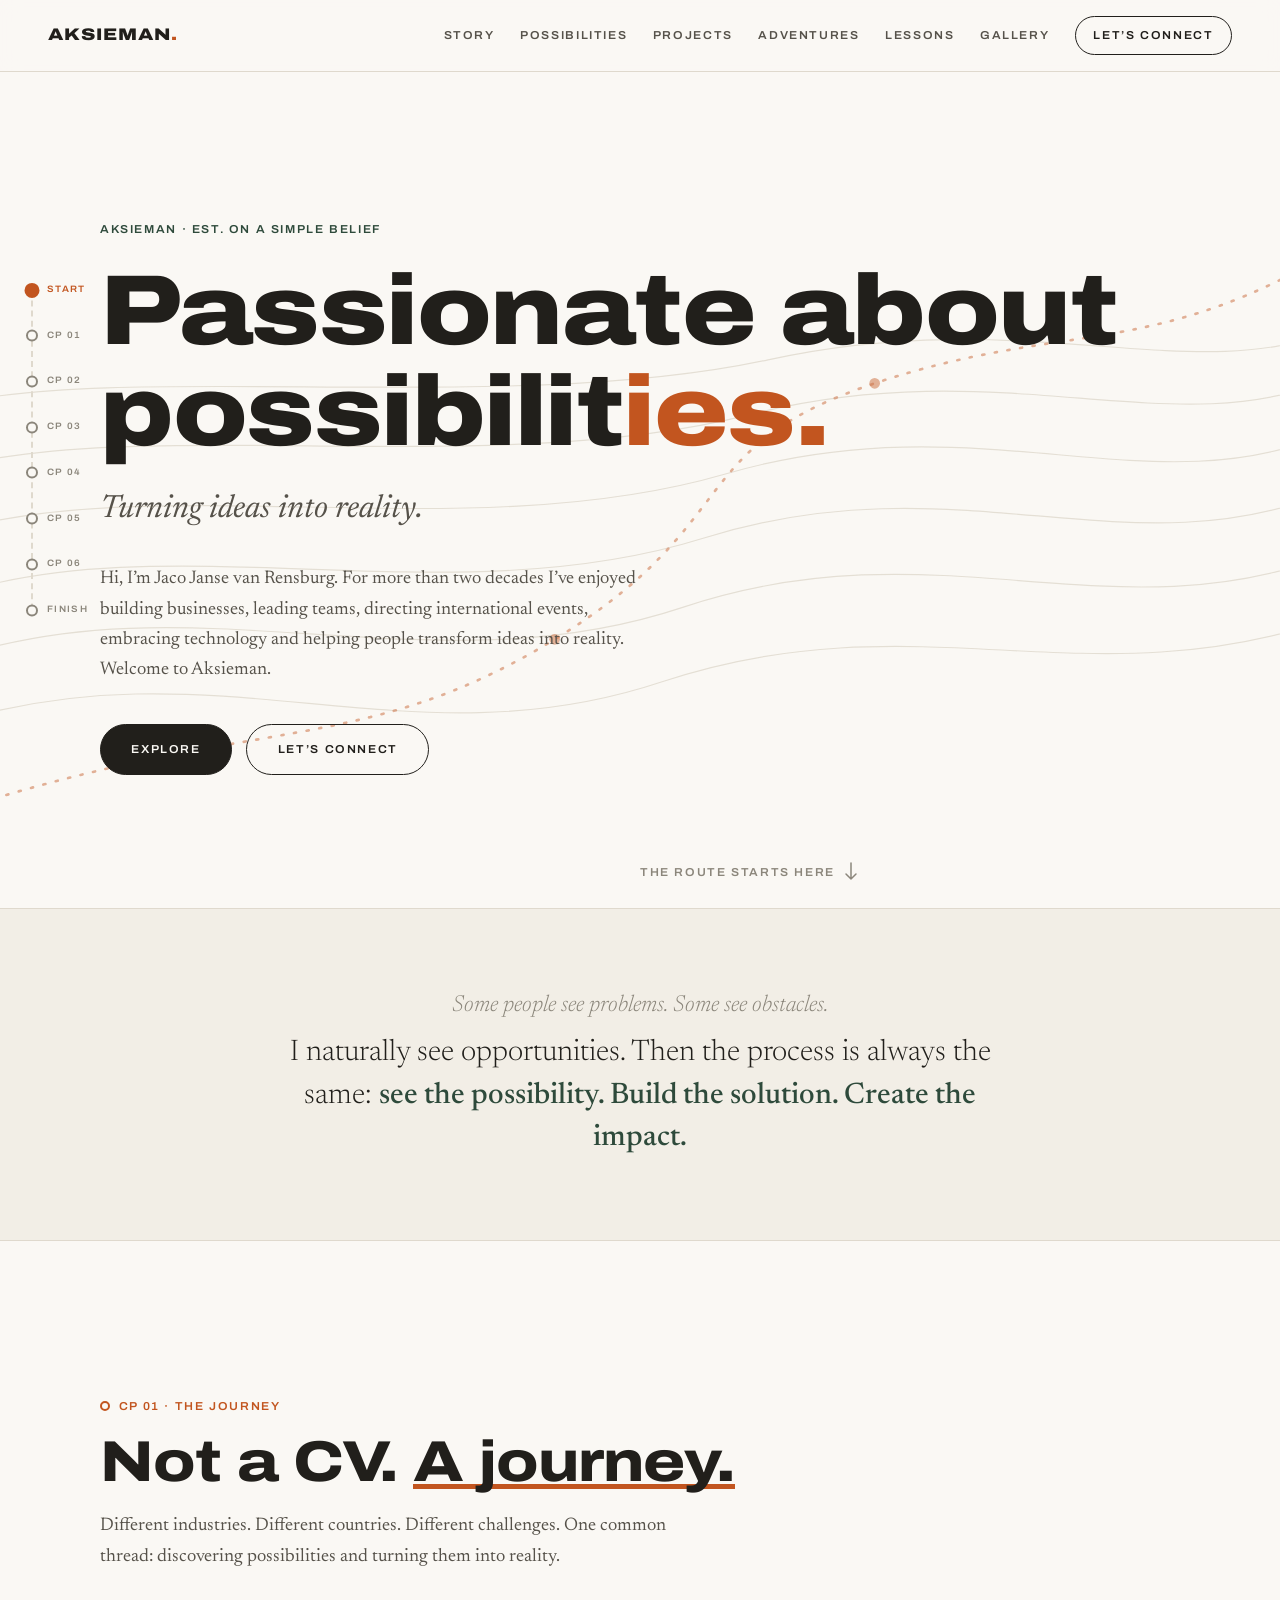
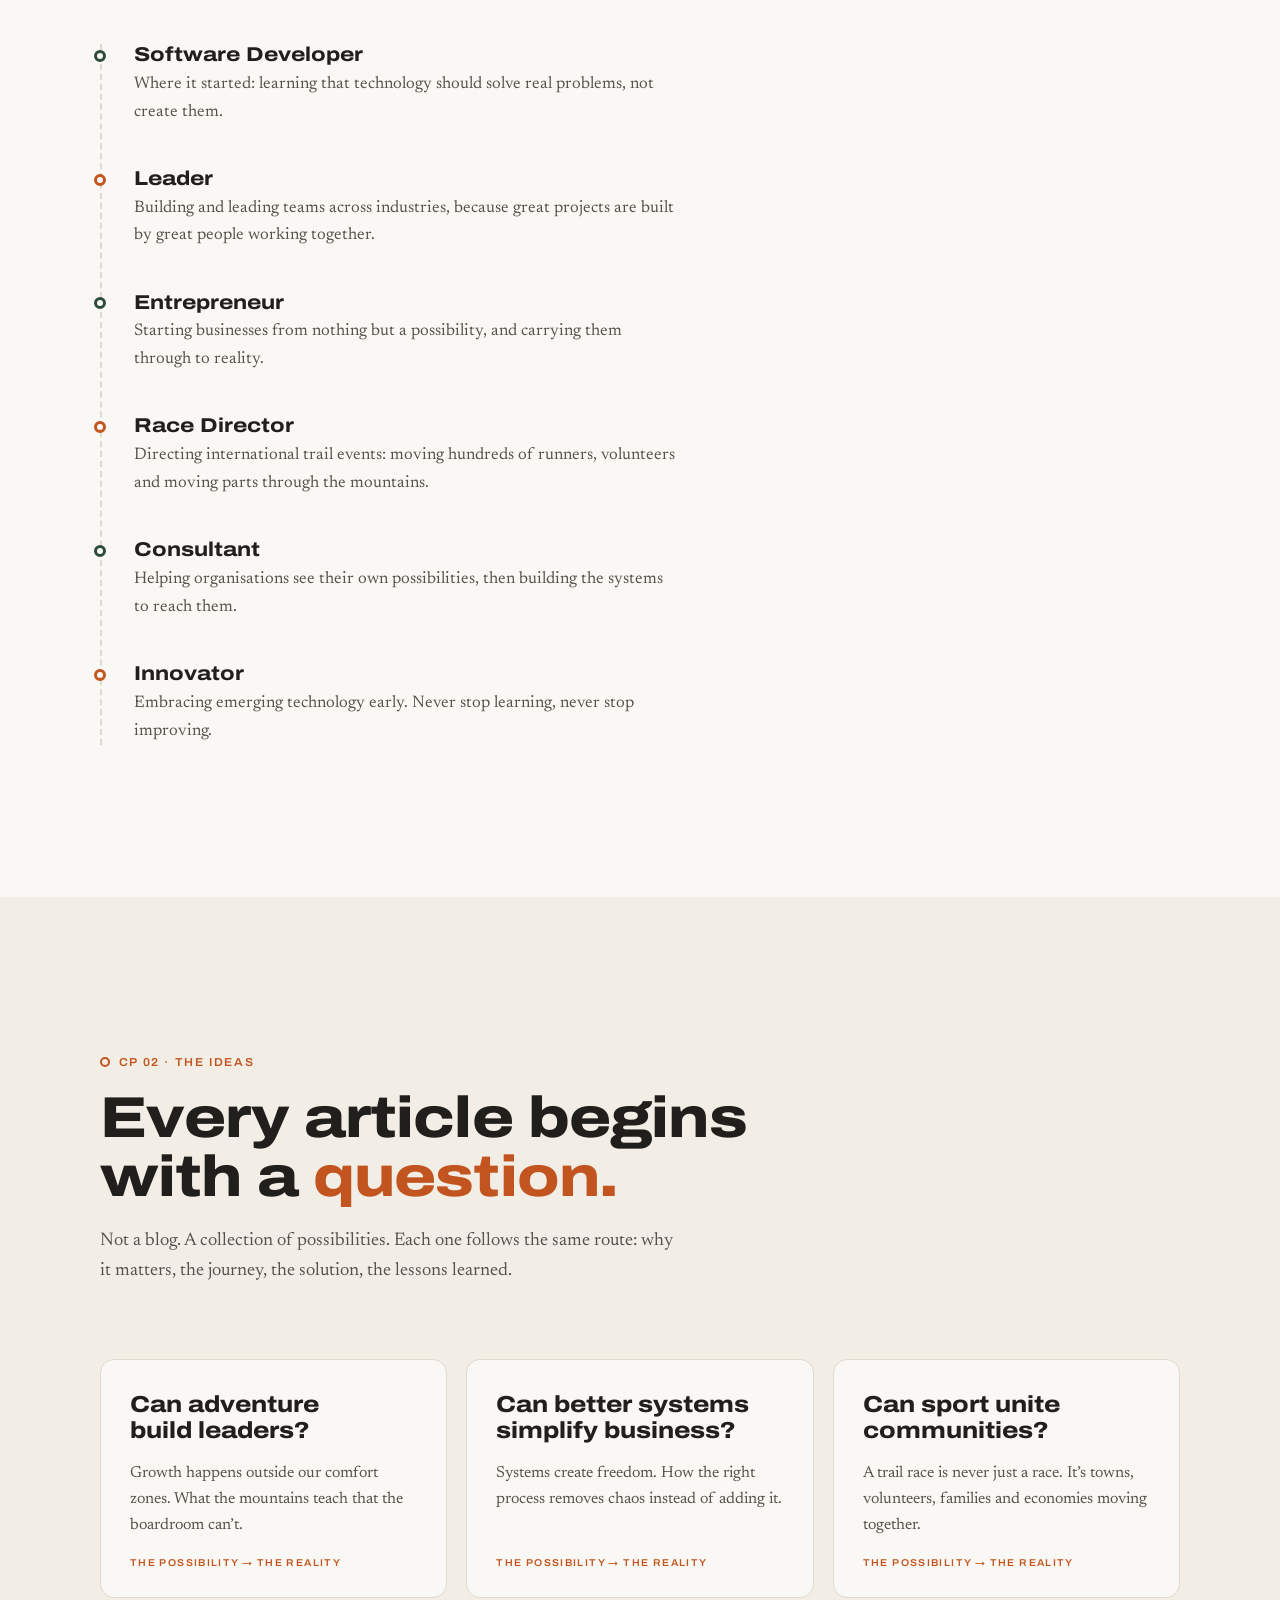
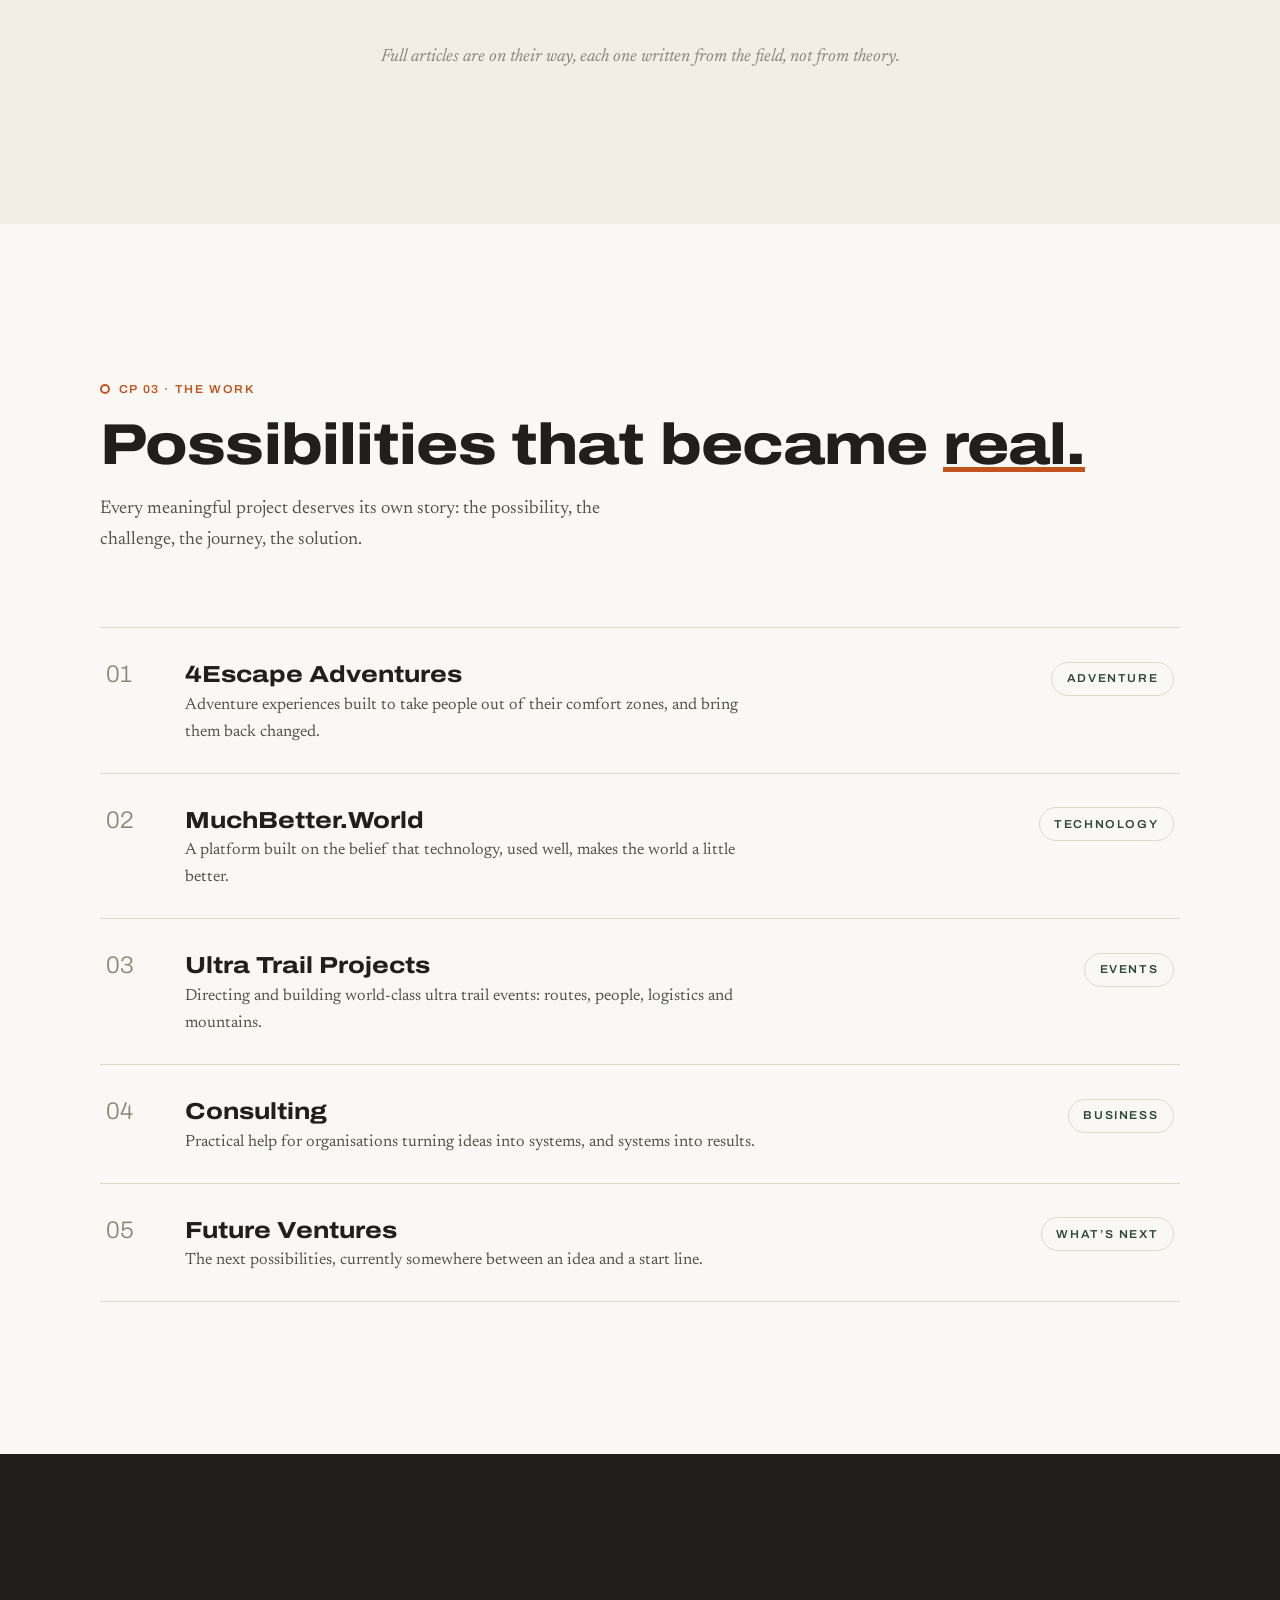
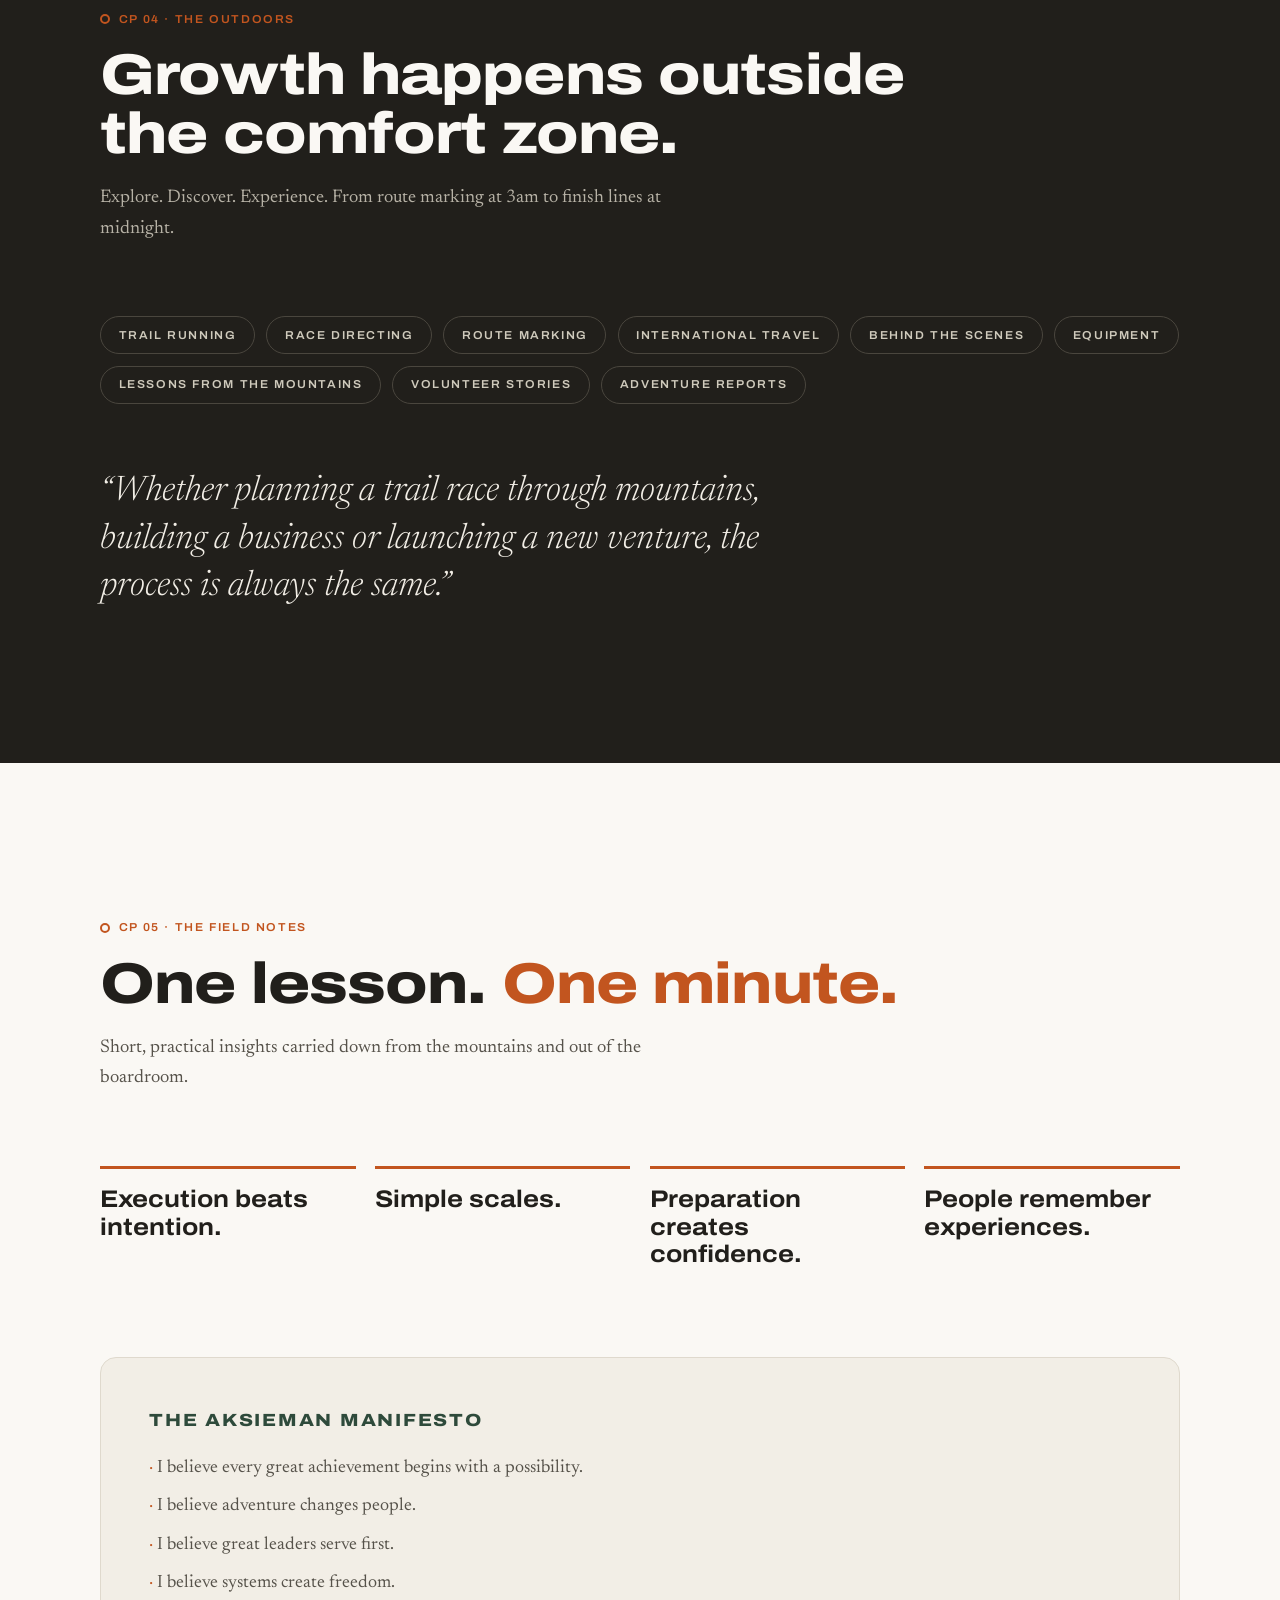
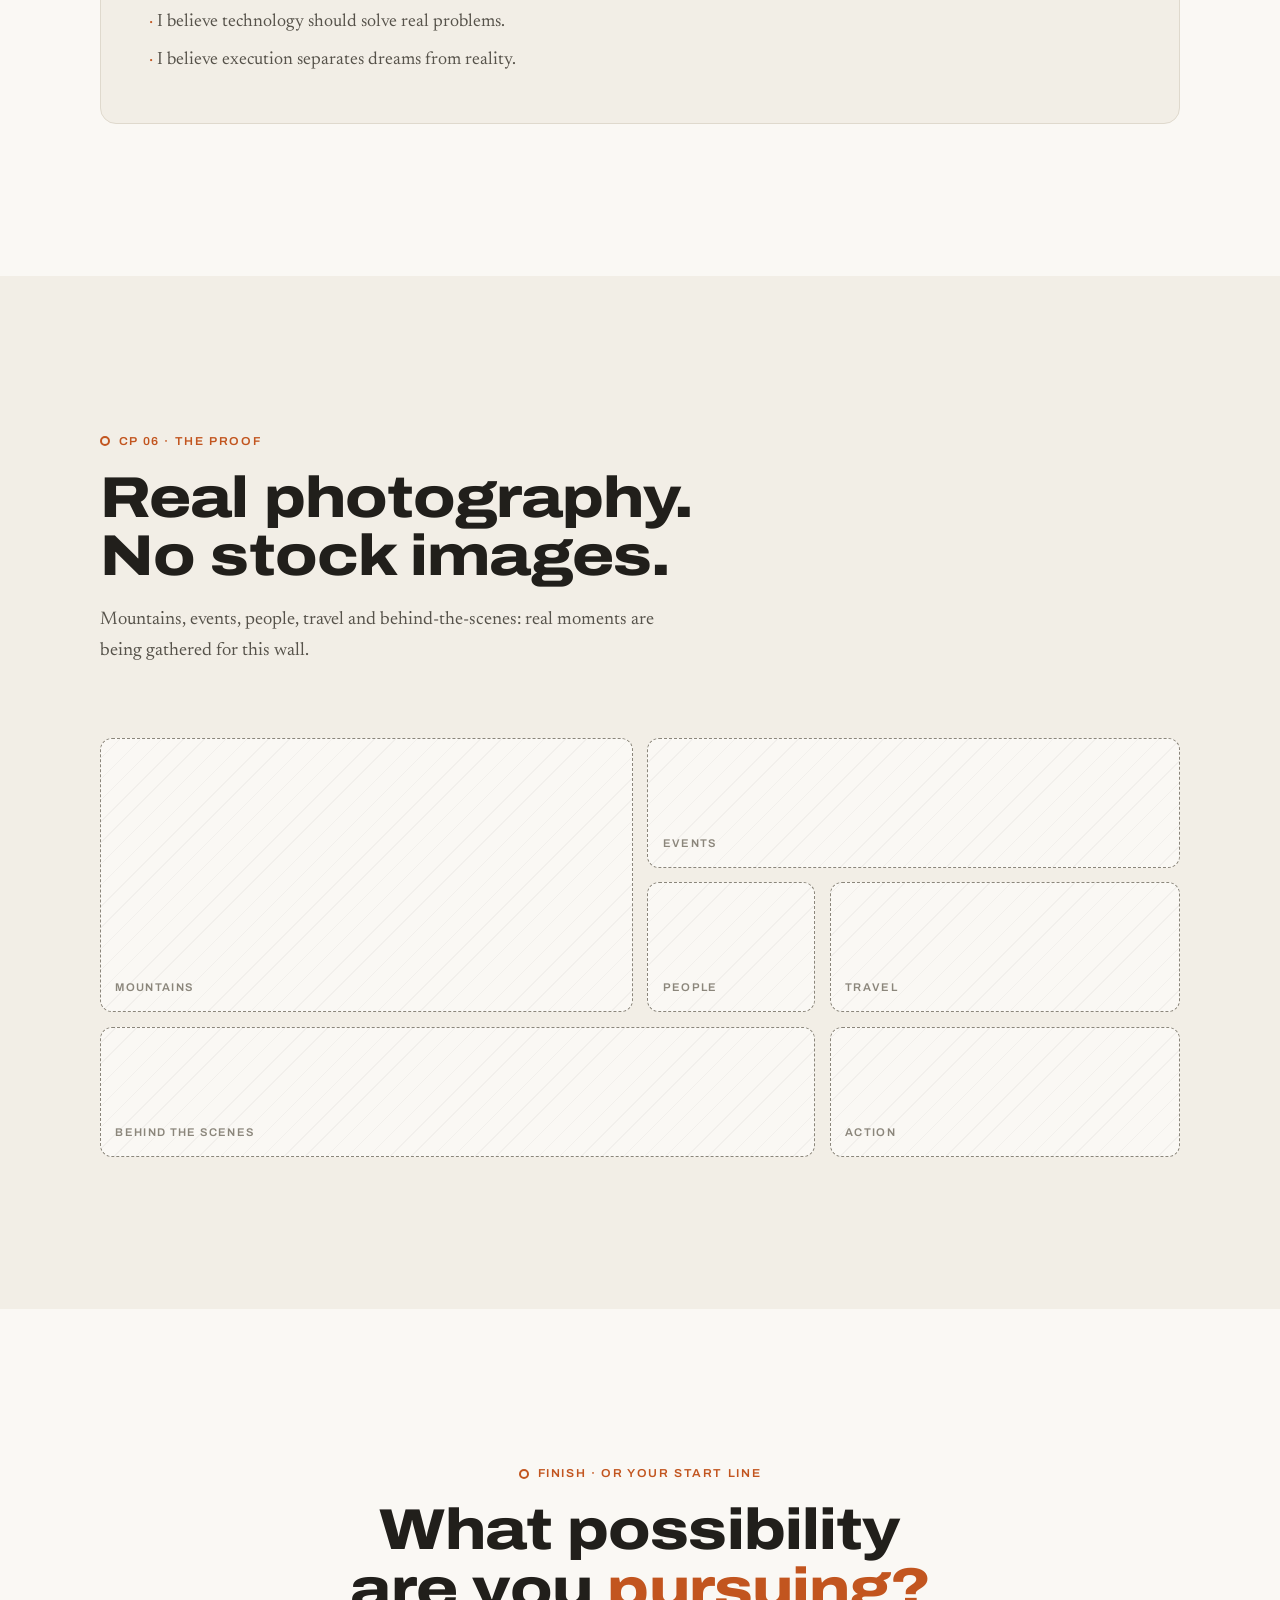
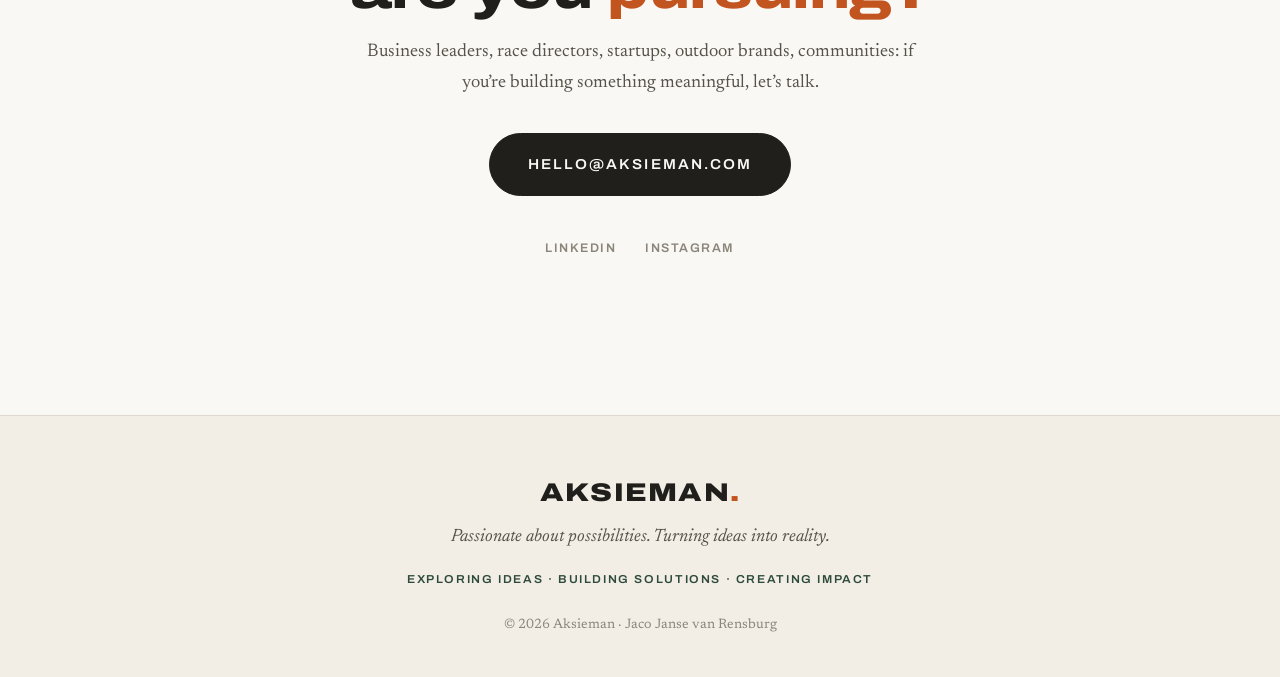
==== commit a9fd31e2: "fix: contact socials - add Instagram link, remove Facebook and YouTube" ====
--- a/public/index.html
+++ b/public/index.html
@@ -301,9 +301,7 @@
         <a class="btn btn-solid btn-big" href="mailto:hello@aksieman.com">hello@aksieman.com</a>
         <div class="contact-socials">
           <a href="#" aria-label="LinkedIn">LinkedIn</a>
-          <a href="#" aria-label="Instagram">Instagram</a>
-          <a href="#" aria-label="Facebook">Facebook</a>
-          <a href="#" aria-label="YouTube">YouTube</a>
+          <a href="https://www.instagram.com/jacoaksieman/" target="_blank" rel="noopener" aria-label="Instagram">Instagram</a>
         </div>
       </div>
     </section>
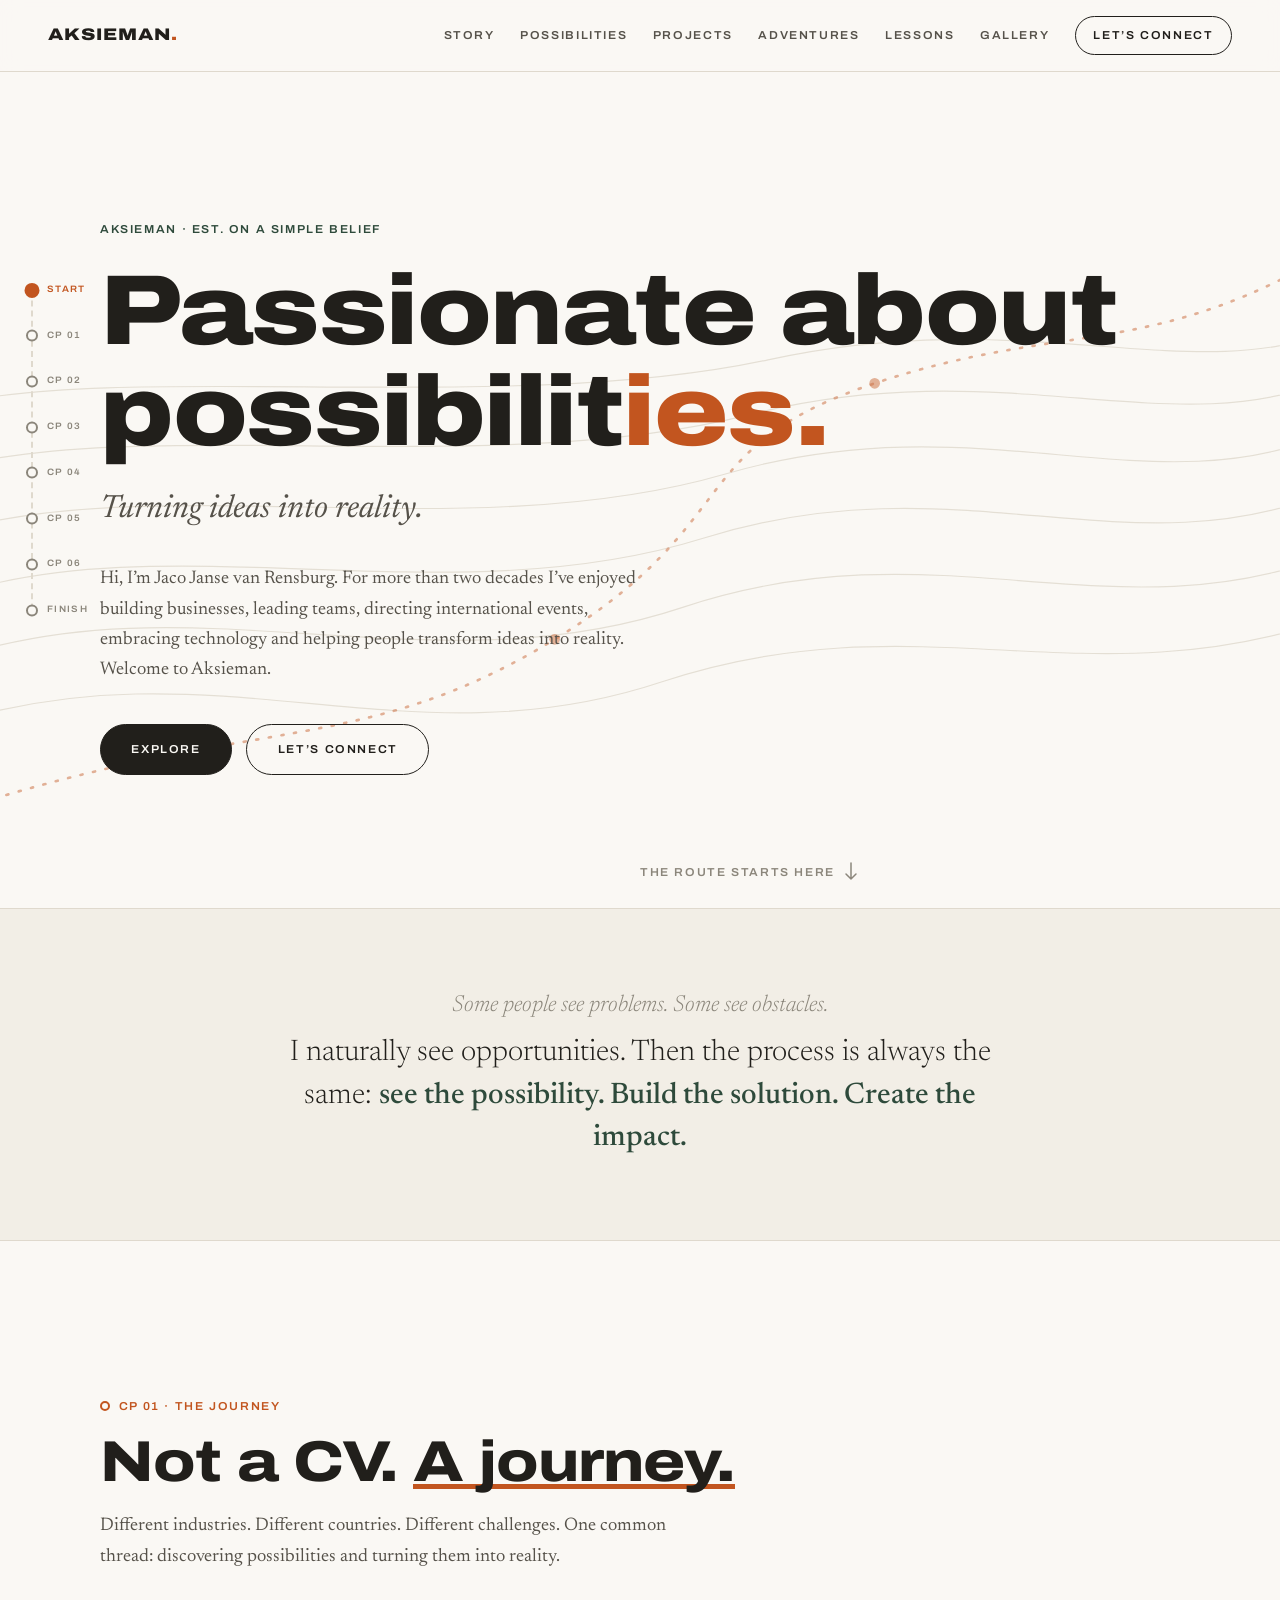
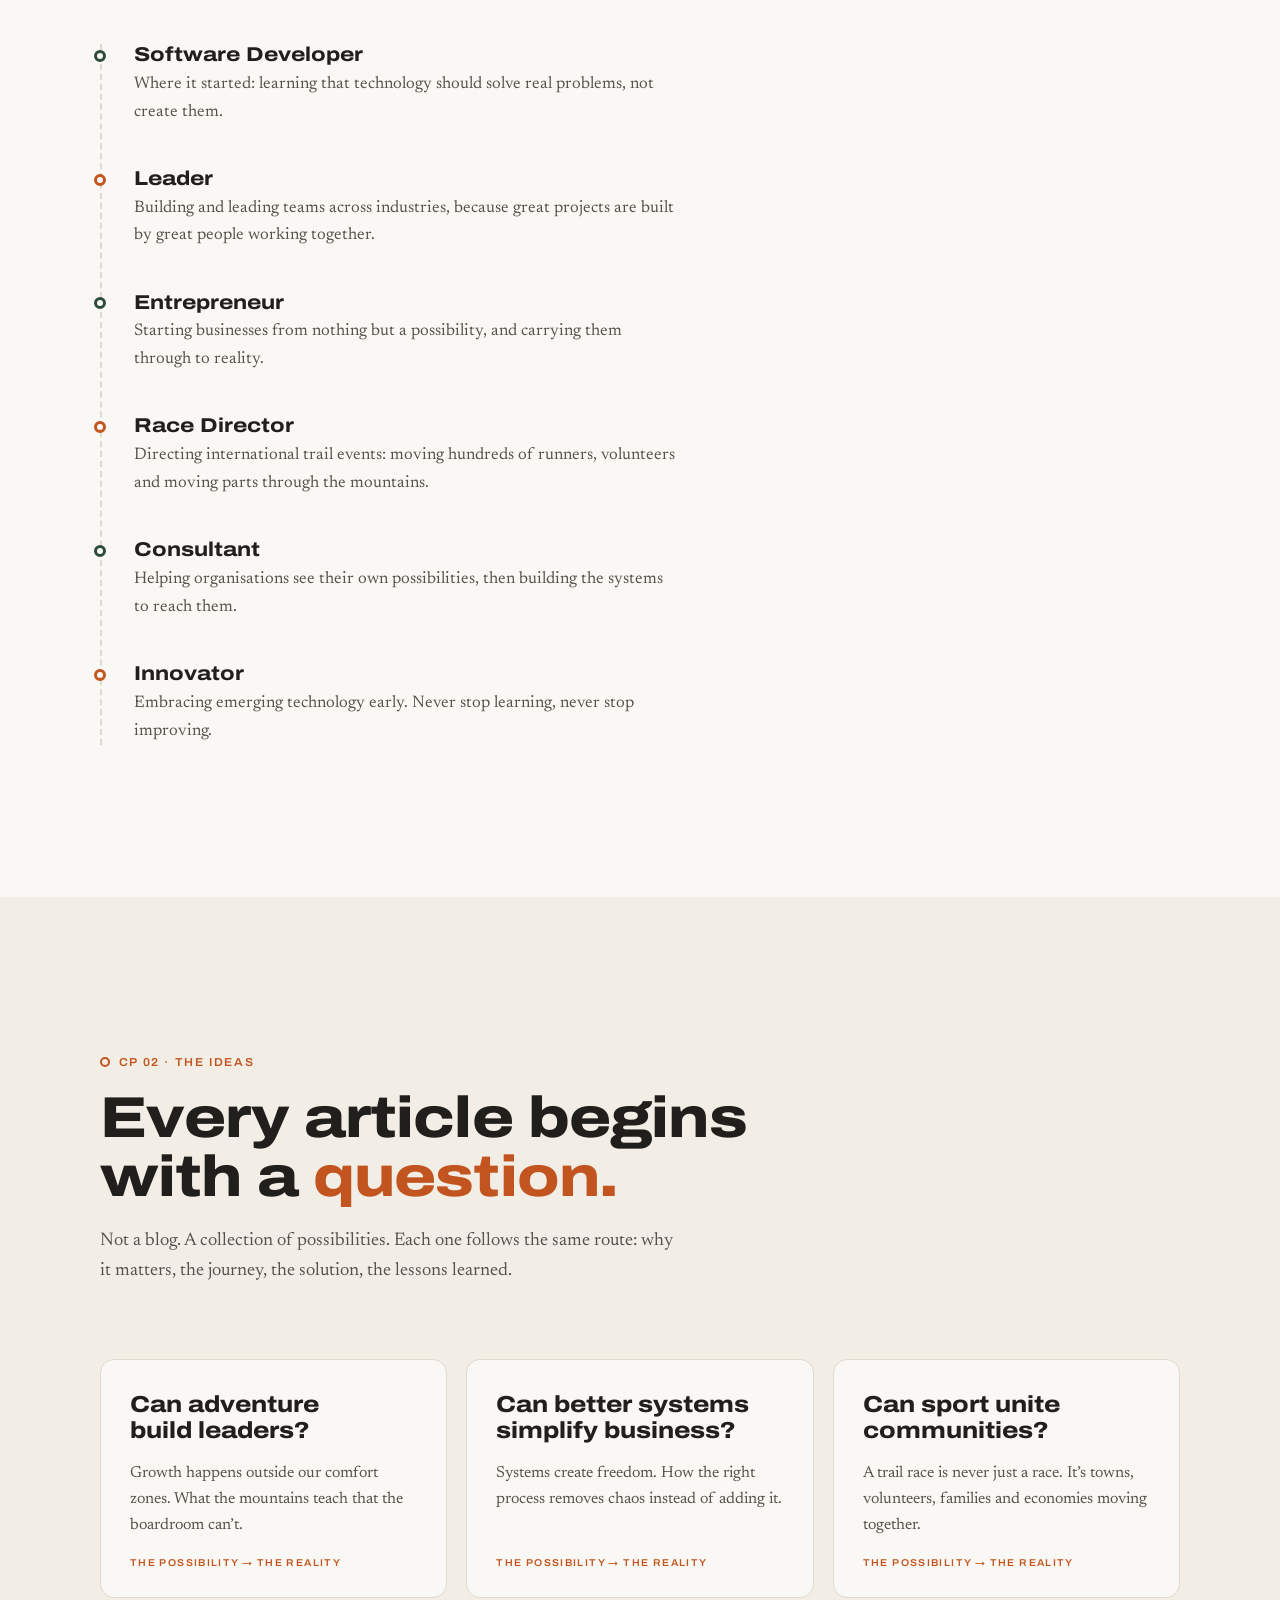
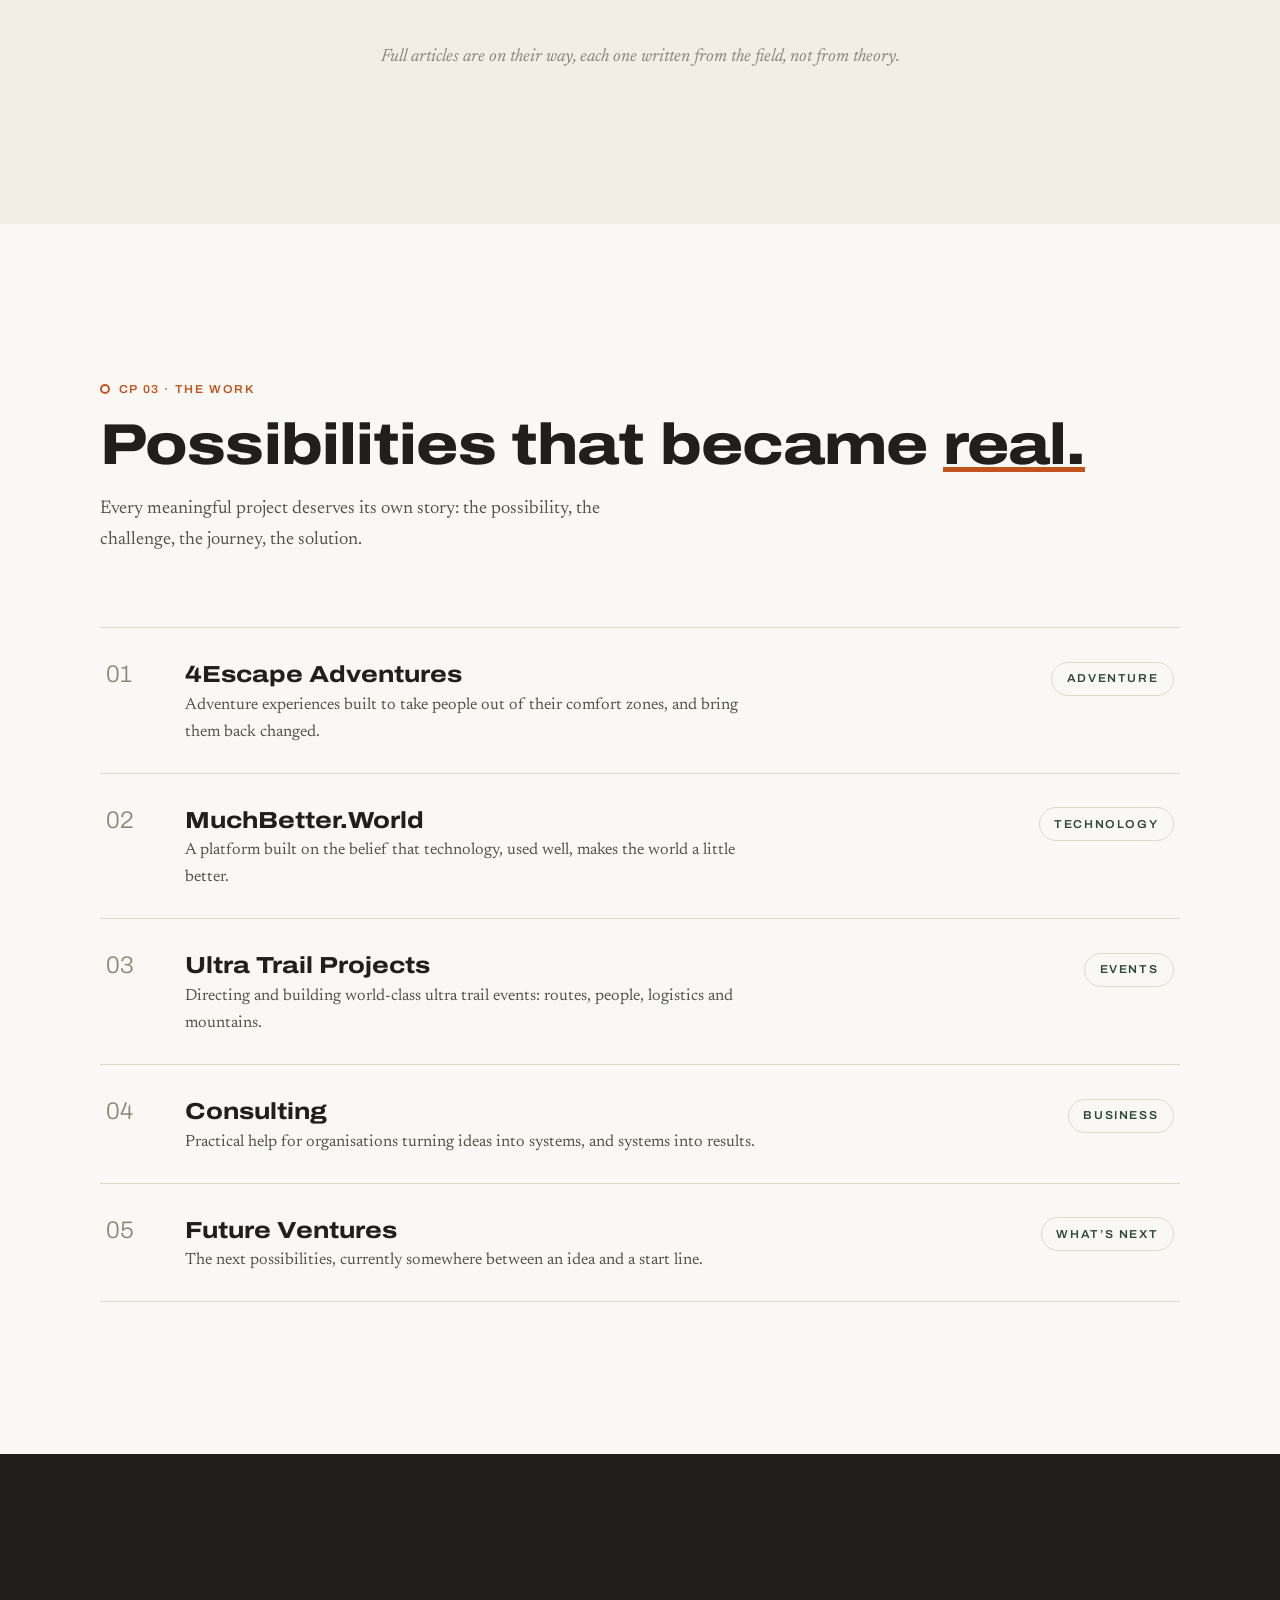
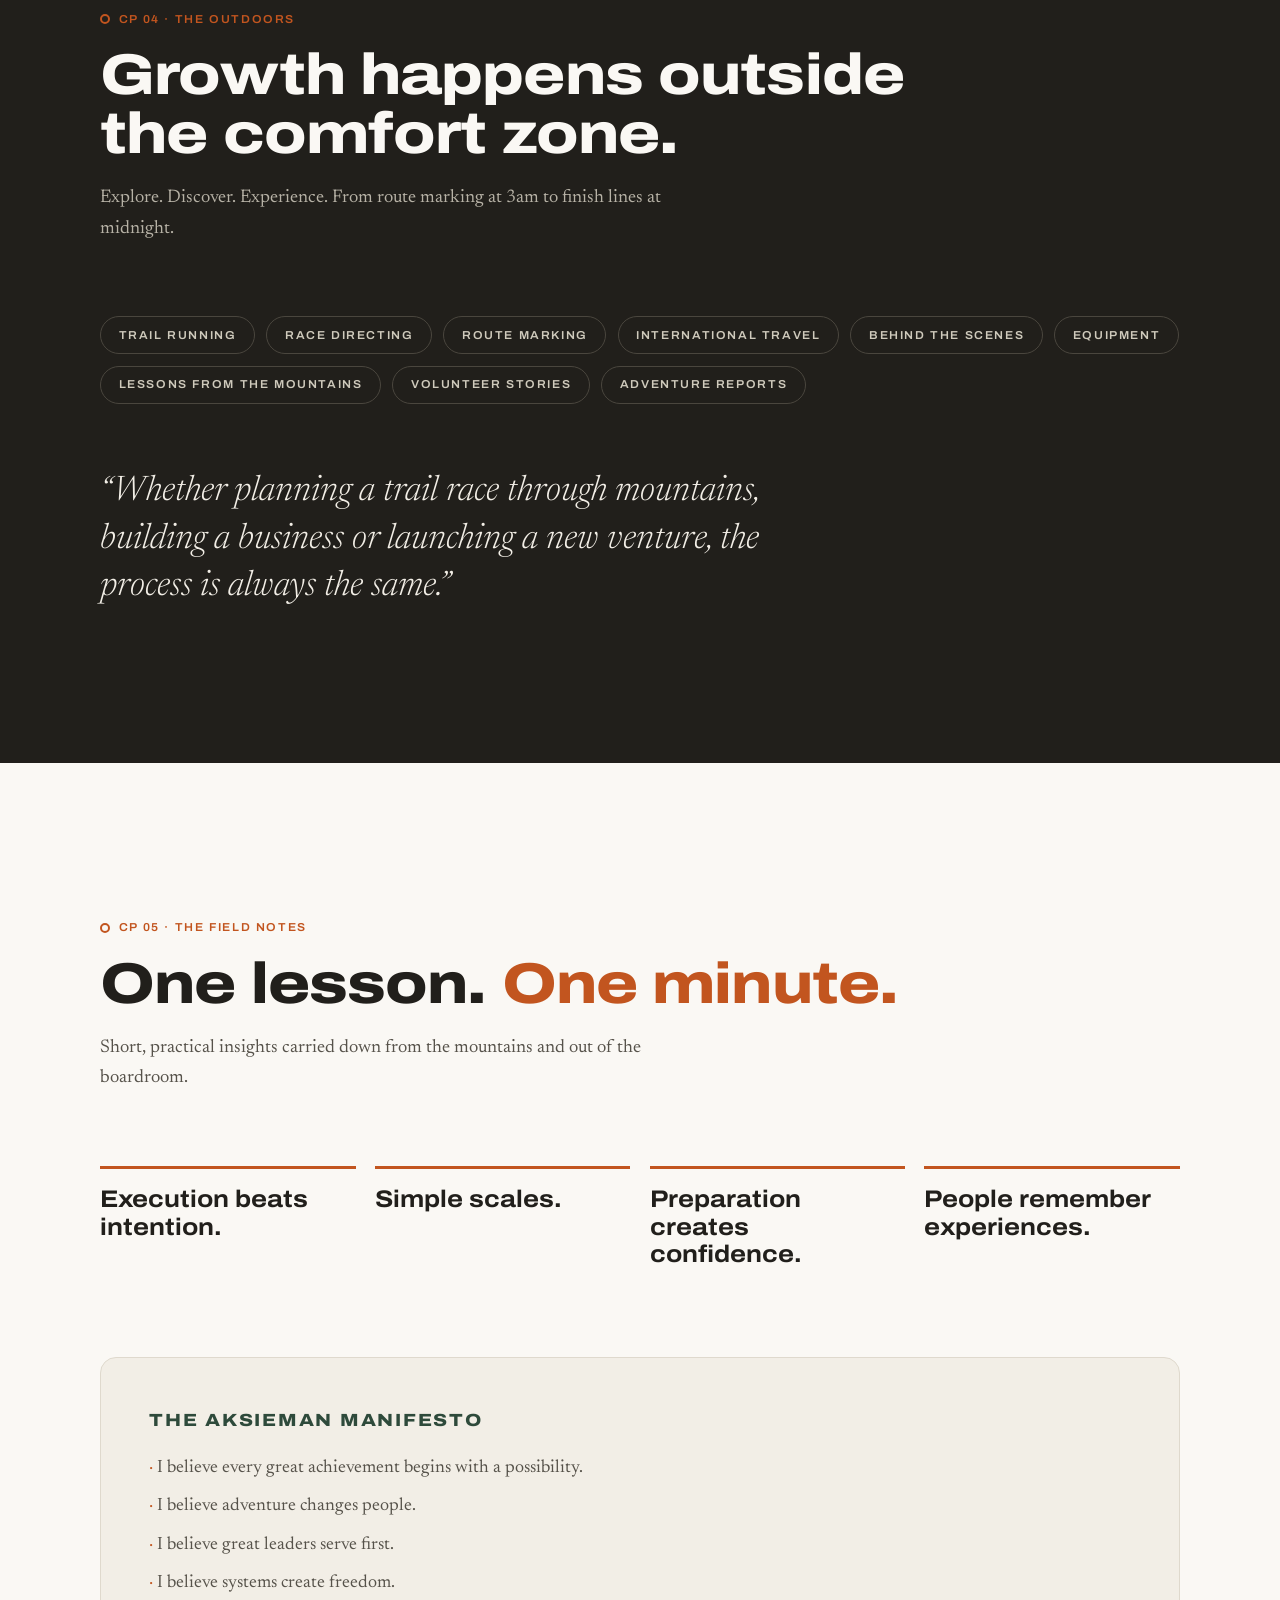
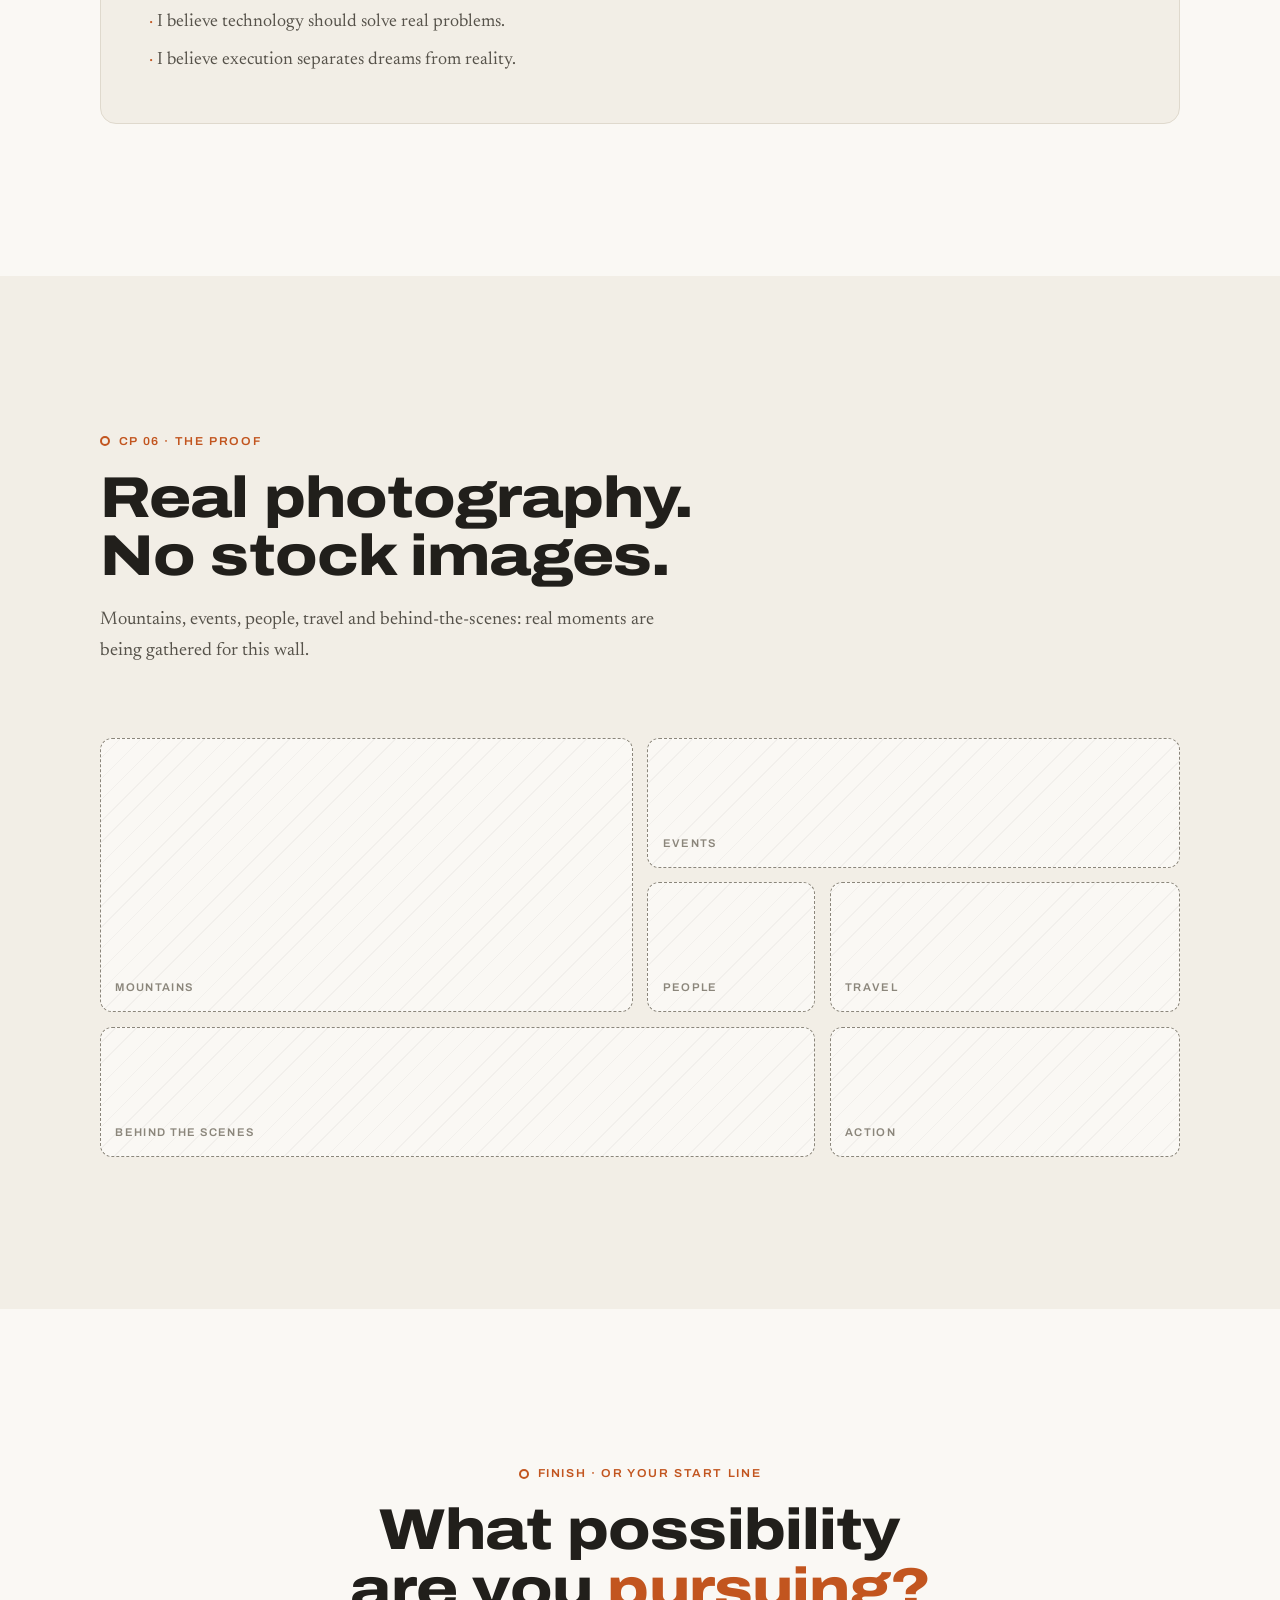
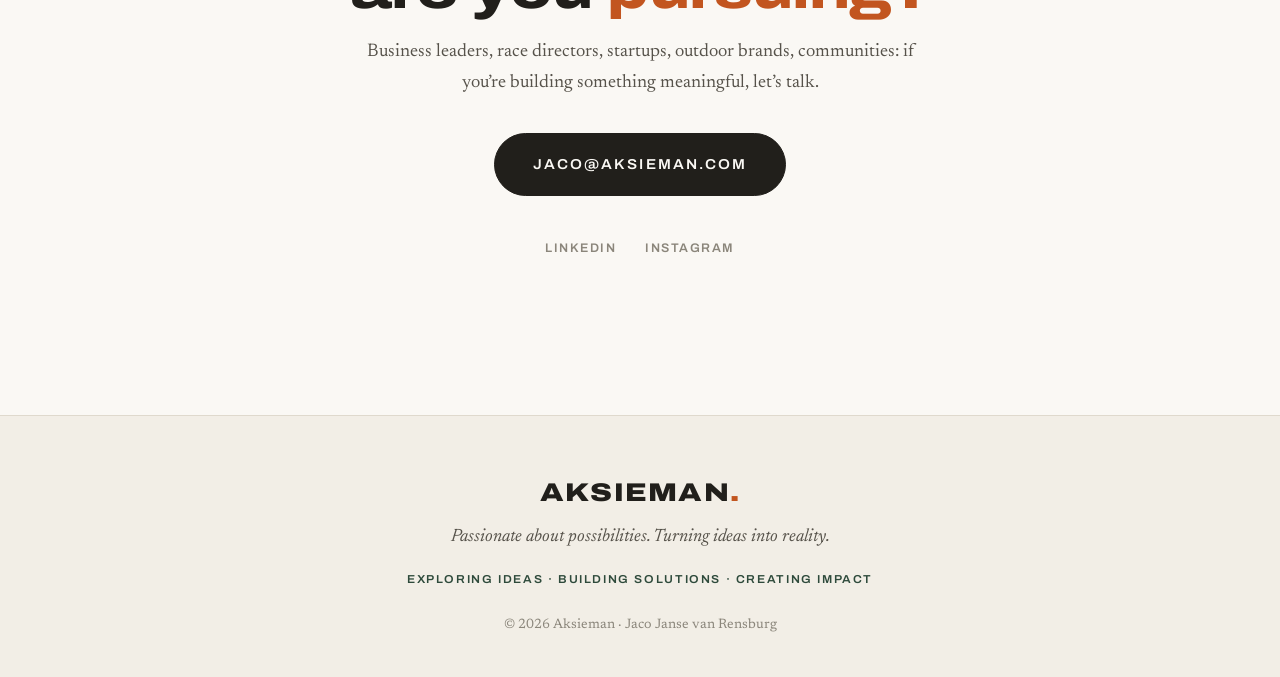
==== commit 45a1fa77: "fix: set contact email to jaco@aksieman.com" ====
--- a/public/index.html
+++ b/public/index.html
@@ -298,7 +298,7 @@
           Business leaders, race directors, startups, outdoor brands, communities:
           if you&rsquo;re building something meaningful, let&rsquo;s talk.
         </p>
-        <a class="btn btn-solid btn-big" href="mailto:hello@aksieman.com">hello@aksieman.com</a>
+        <a class="btn btn-solid btn-big" href="mailto:jaco@aksieman.com">jaco@aksieman.com</a>
         <div class="contact-socials">
           <a href="#" aria-label="LinkedIn">LinkedIn</a>
           <a href="https://www.instagram.com/jacoaksieman/" target="_blank" rel="noopener" aria-label="Instagram">Instagram</a>
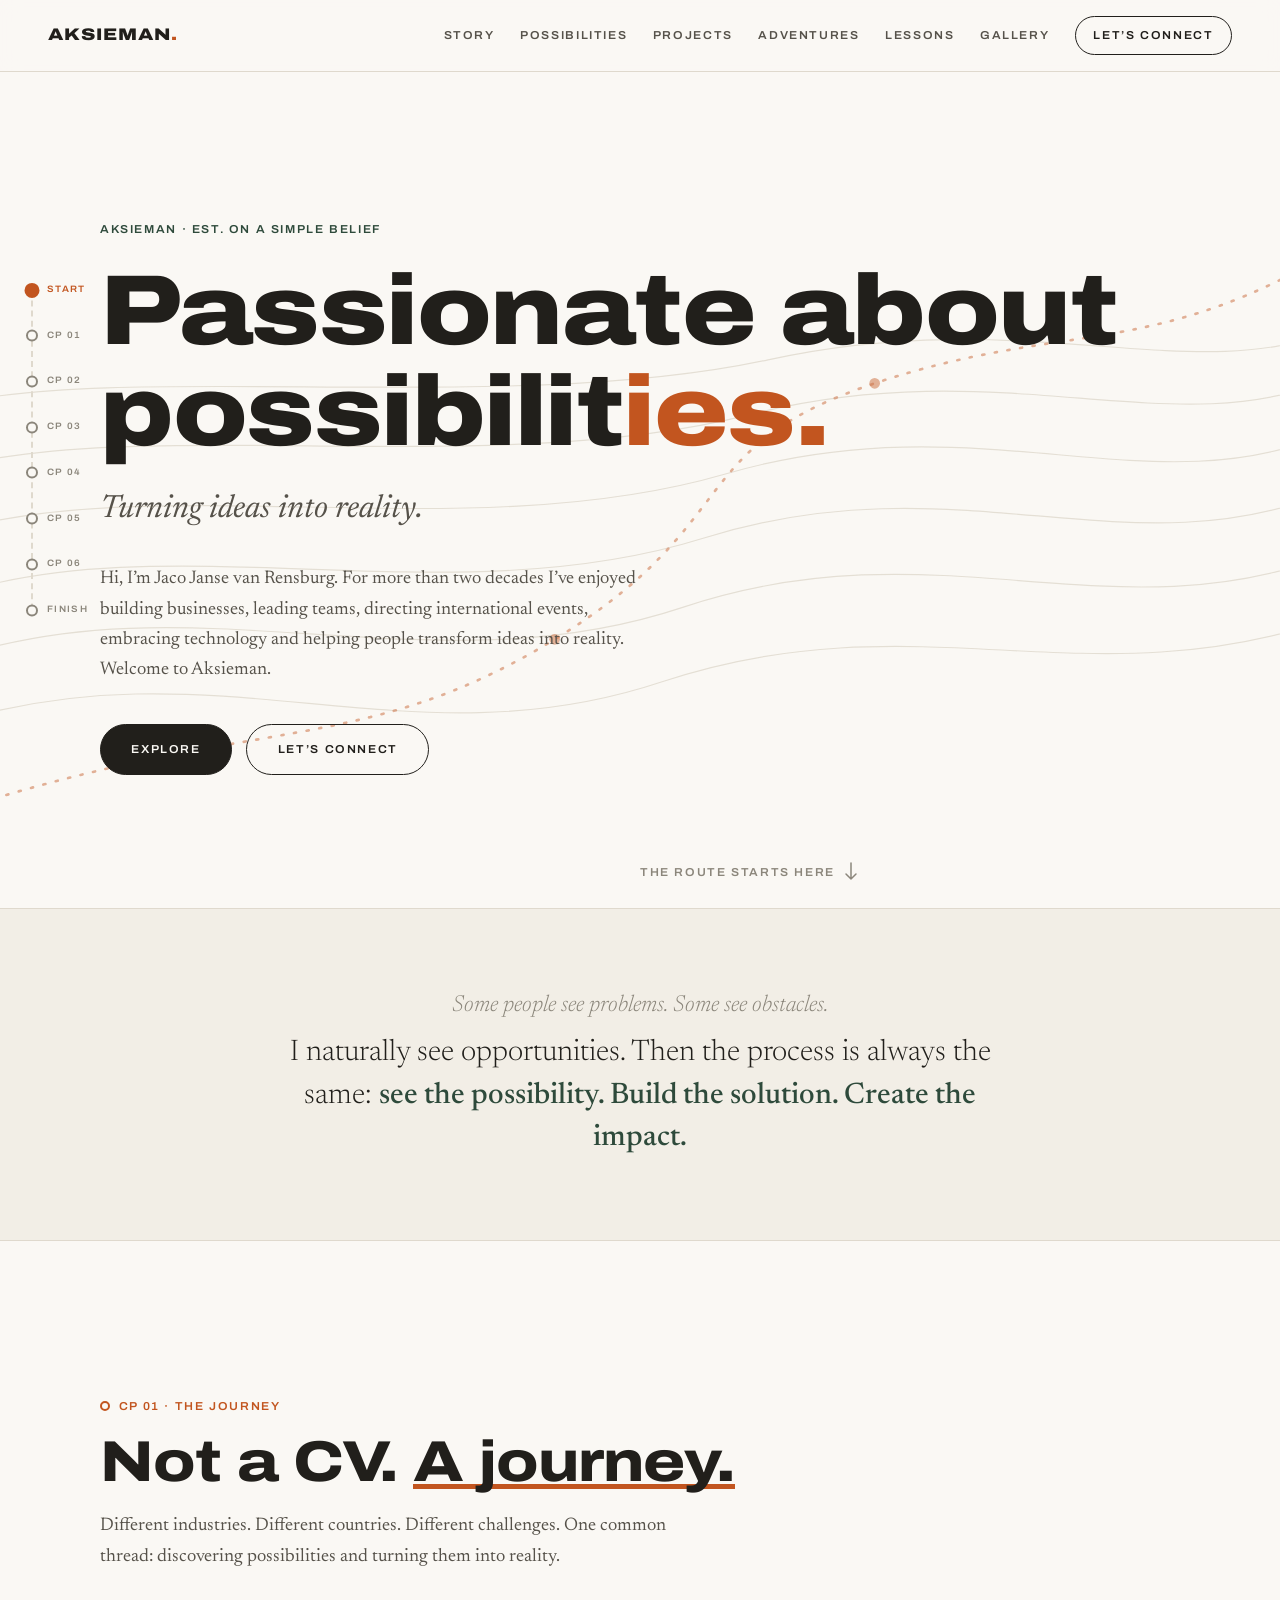
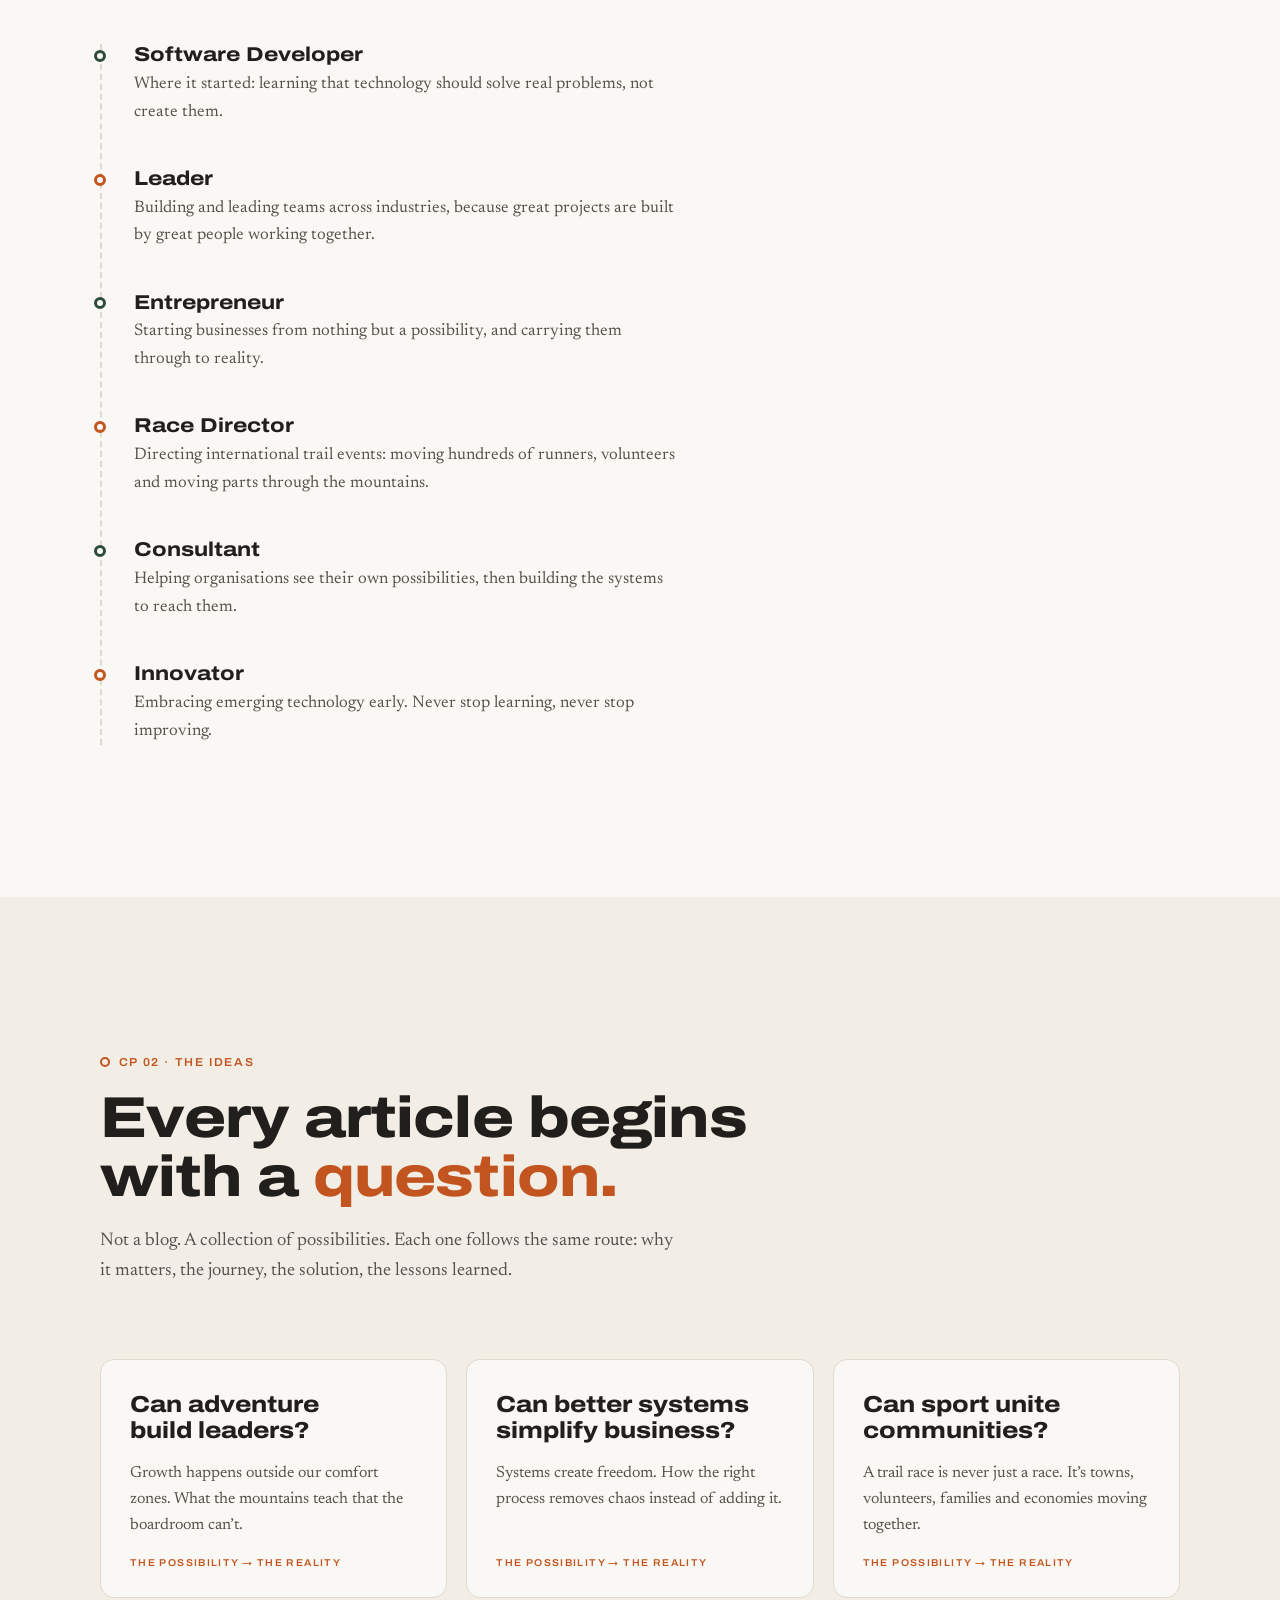
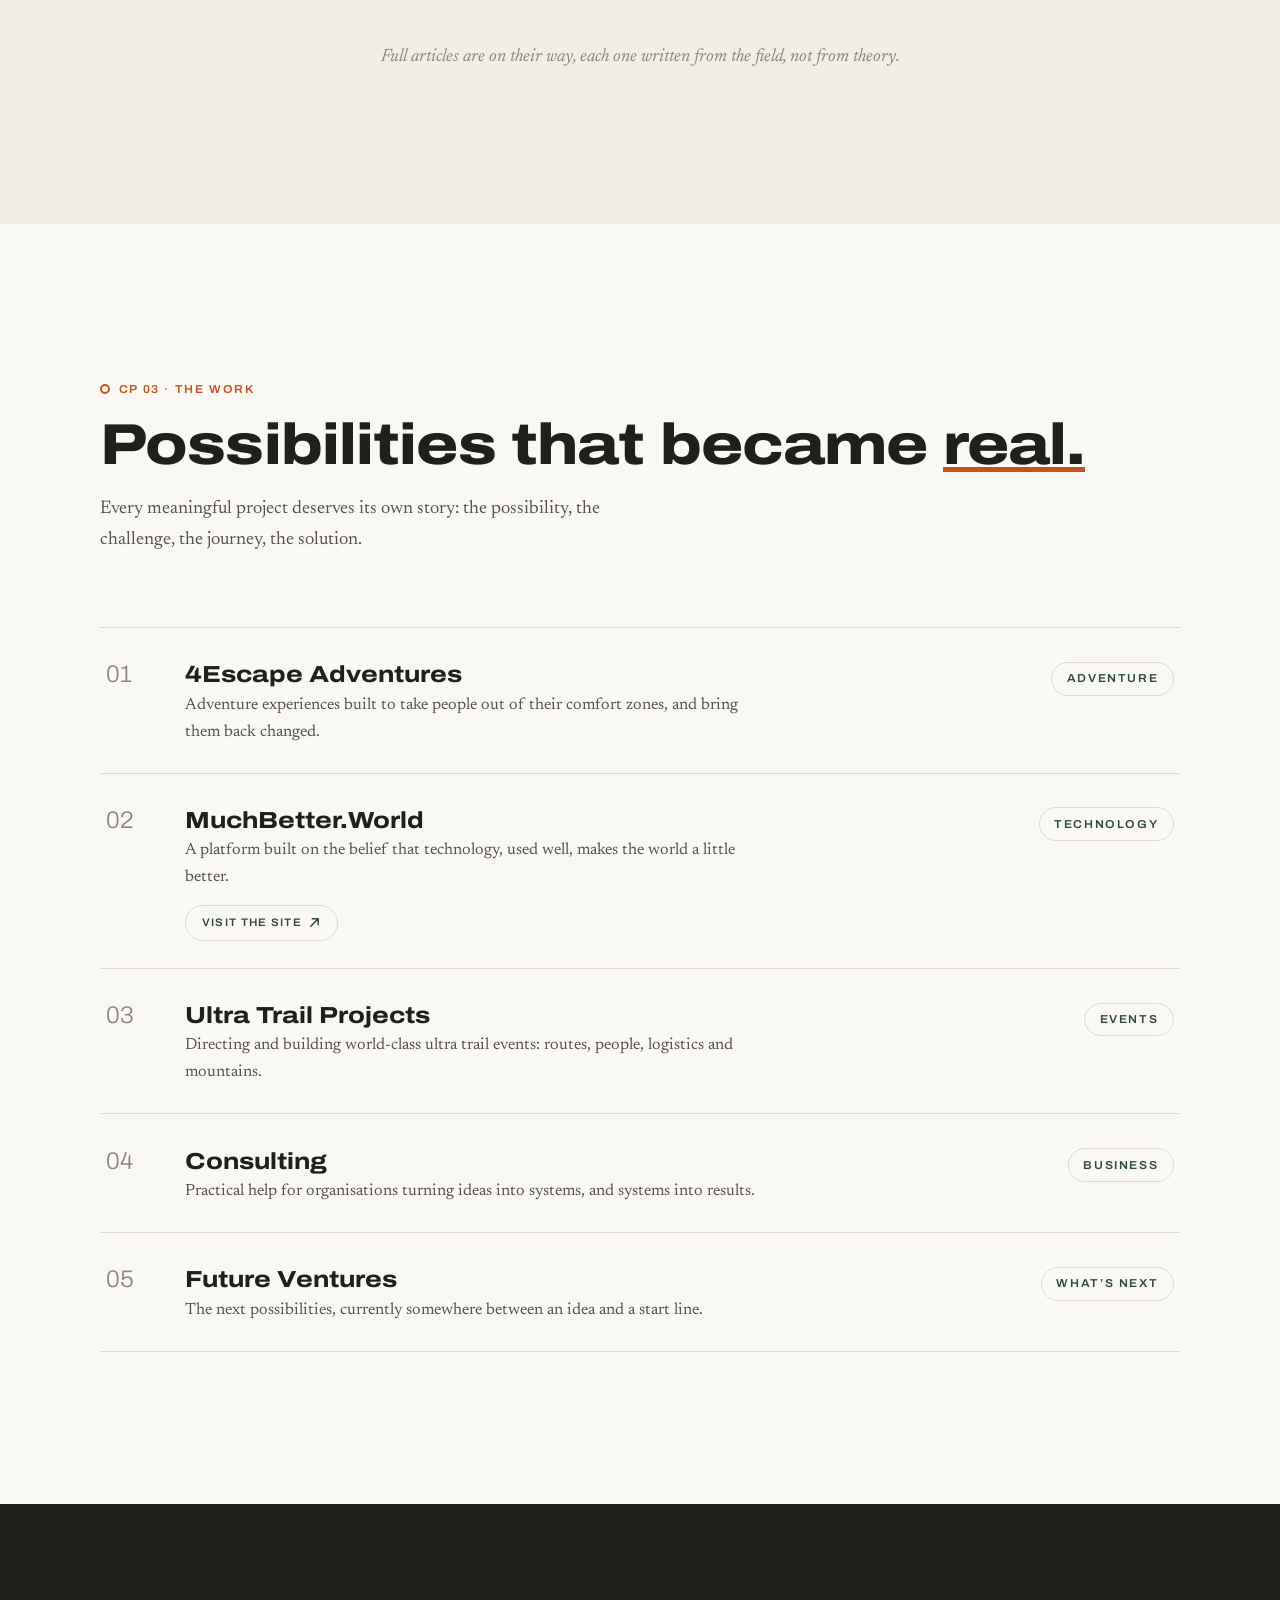
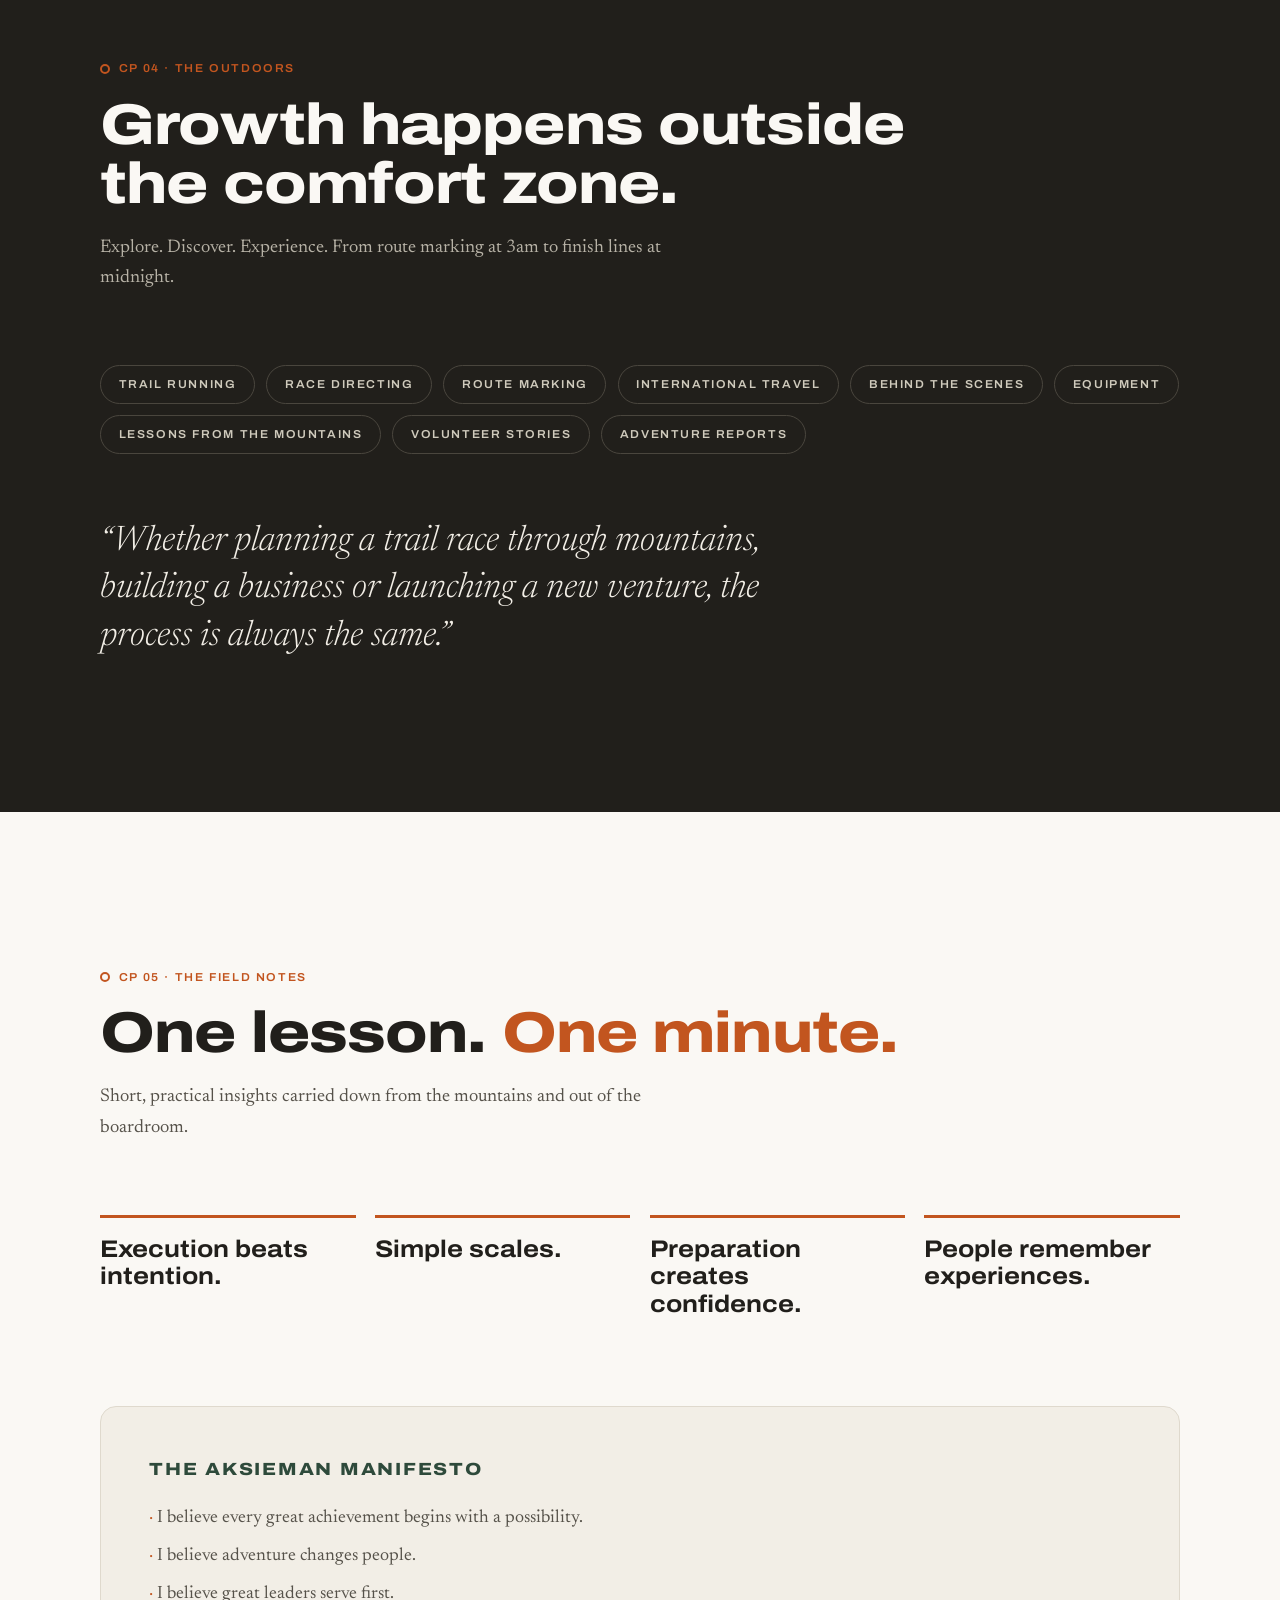
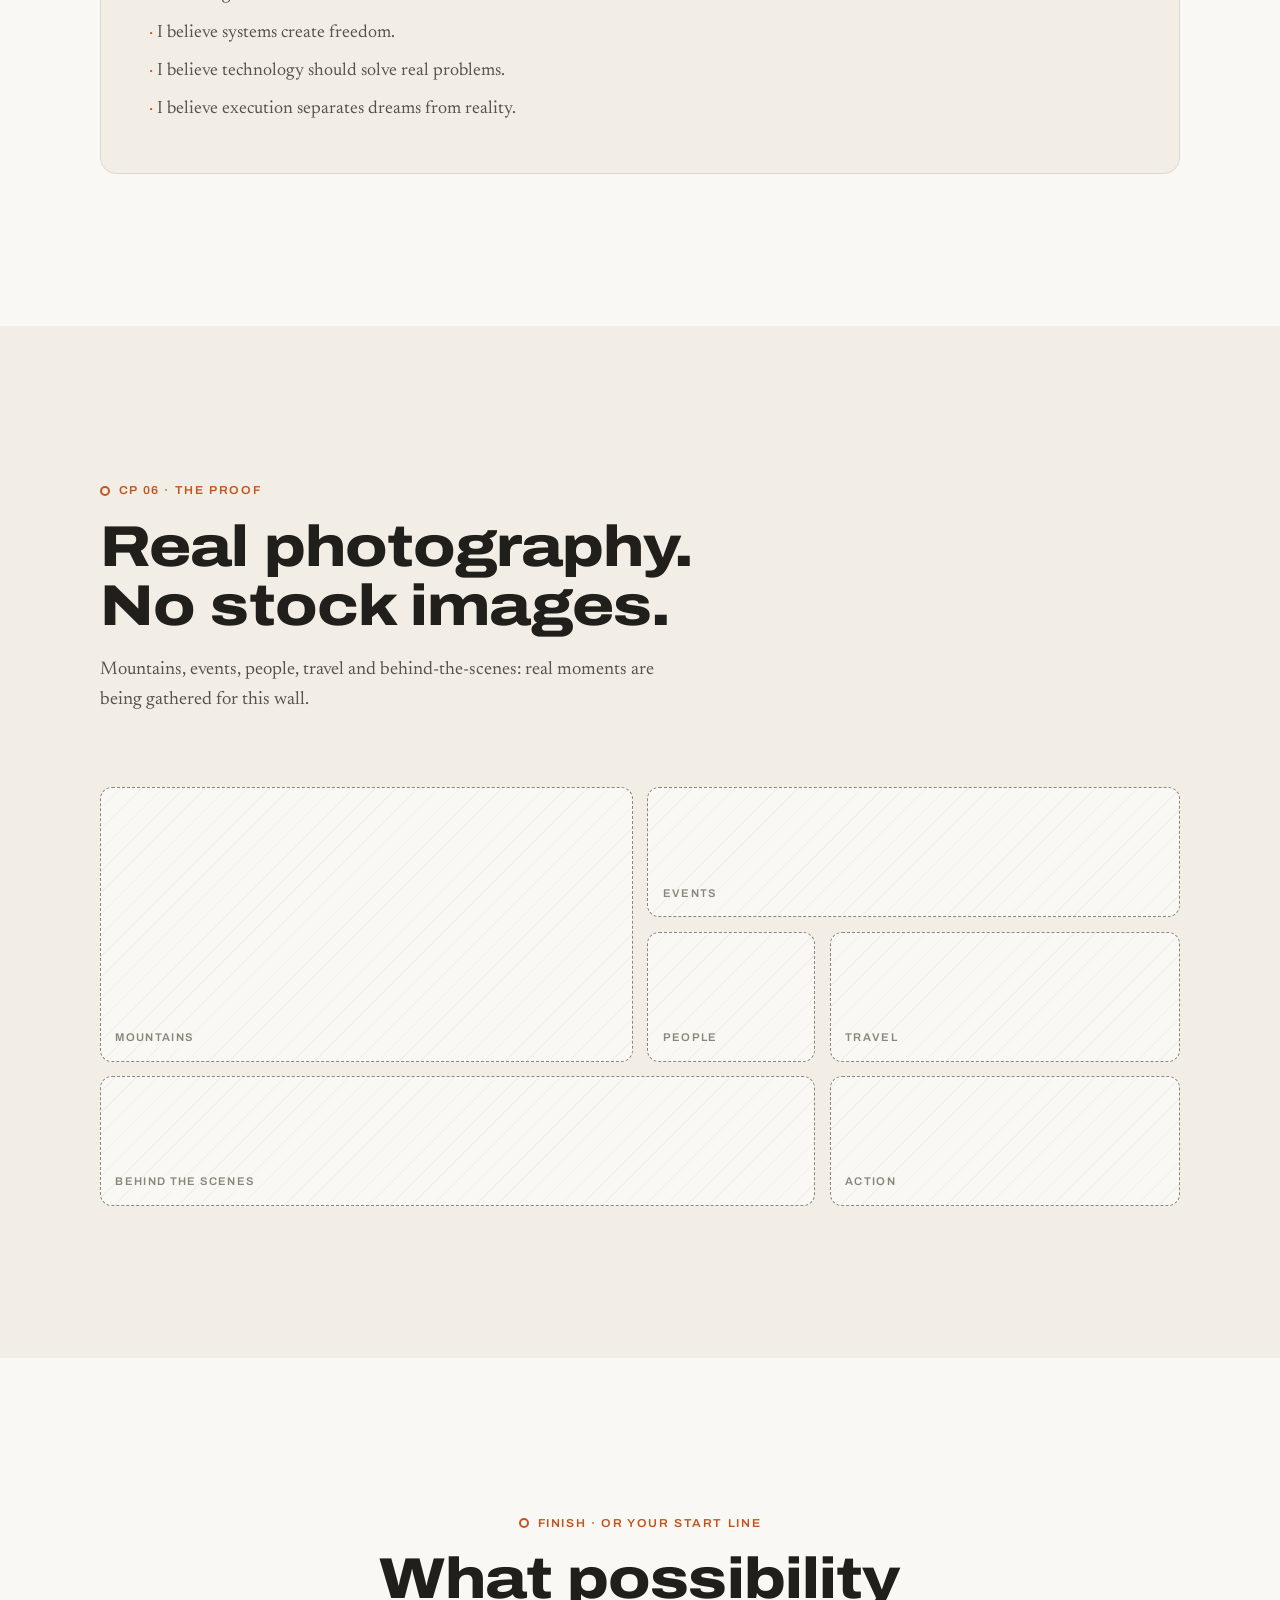
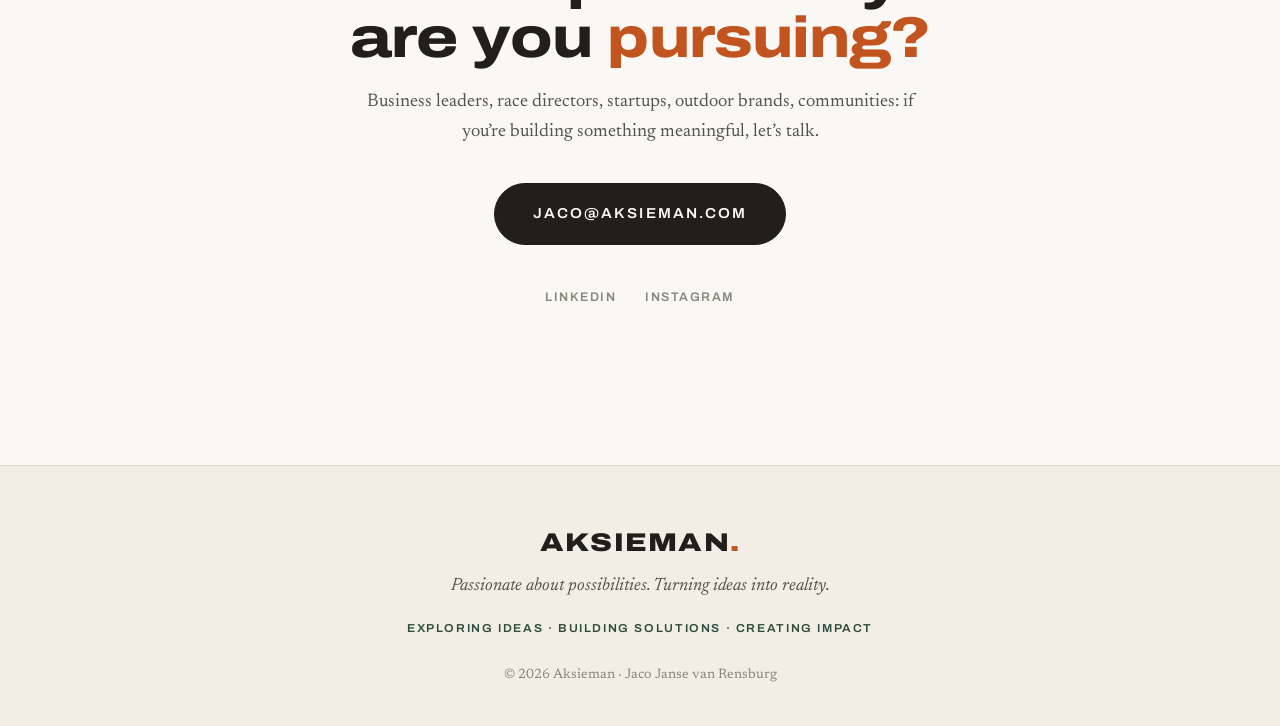
==== commit 142aee9b: "feat: add Visit button to MuchBetter.World project row" ====
--- a/public/index.html
+++ b/public/index.html
@@ -198,6 +198,10 @@
           <div class="proj-body">
             <h3>MuchBetter.World</h3>
             <p>A platform built on the belief that technology, used well, makes the world a little better.</p>
+            <a class="proj-visit" href="https://muchbetter.world/" target="_blank" rel="noopener">
+              Visit the site
+              <svg width="13" height="13" viewBox="0 0 14 14" fill="none" aria-hidden="true"><path d="M3 11L11 3m0 0H4.5m6.5 0v6.5" stroke="currentColor" stroke-width="1.6" stroke-linecap="round" stroke-linejoin="round"/></svg>
+            </a>
           </div>
           <span class="proj-tag">Technology</span>
         </article>
--- a/public/styles.css
+++ b/public/styles.css
@@ -402,6 +402,33 @@
 
 .proj-body h3 { font-size: 1.45rem; margin-bottom: 0.3rem; }
 .proj-body p { color: var(--ink-soft); font-size: 1.02rem; max-width: 36rem; }
+
+.proj-visit {
+  display: inline-flex;
+  align-items: center;
+  gap: 0.4rem;
+  margin-top: 0.85rem;
+  font-family: var(--font-display);
+  font-stretch: 105%;
+  text-transform: uppercase;
+  letter-spacing: 0.12em;
+  font-size: 0.68rem;
+  font-weight: 600;
+  color: var(--forest);
+  text-decoration: none;
+  border: 1.5px solid var(--line);
+  border-radius: 999px;
+  padding: 0.5rem 1rem;
+  transition: background 0.2s, color 0.2s, border-color 0.2s, transform 0.2s var(--ease-out);
+}
+.proj-visit svg { transition: transform 0.2s var(--ease-out); }
+.proj-visit:hover {
+  background: var(--orange);
+  border-color: var(--orange);
+  color: var(--paper);
+  transform: translateY(-2px);
+}
+.proj-visit:hover svg { transform: translate(1px, -1px); }
 
 .proj-tag {
   color: var(--forest);
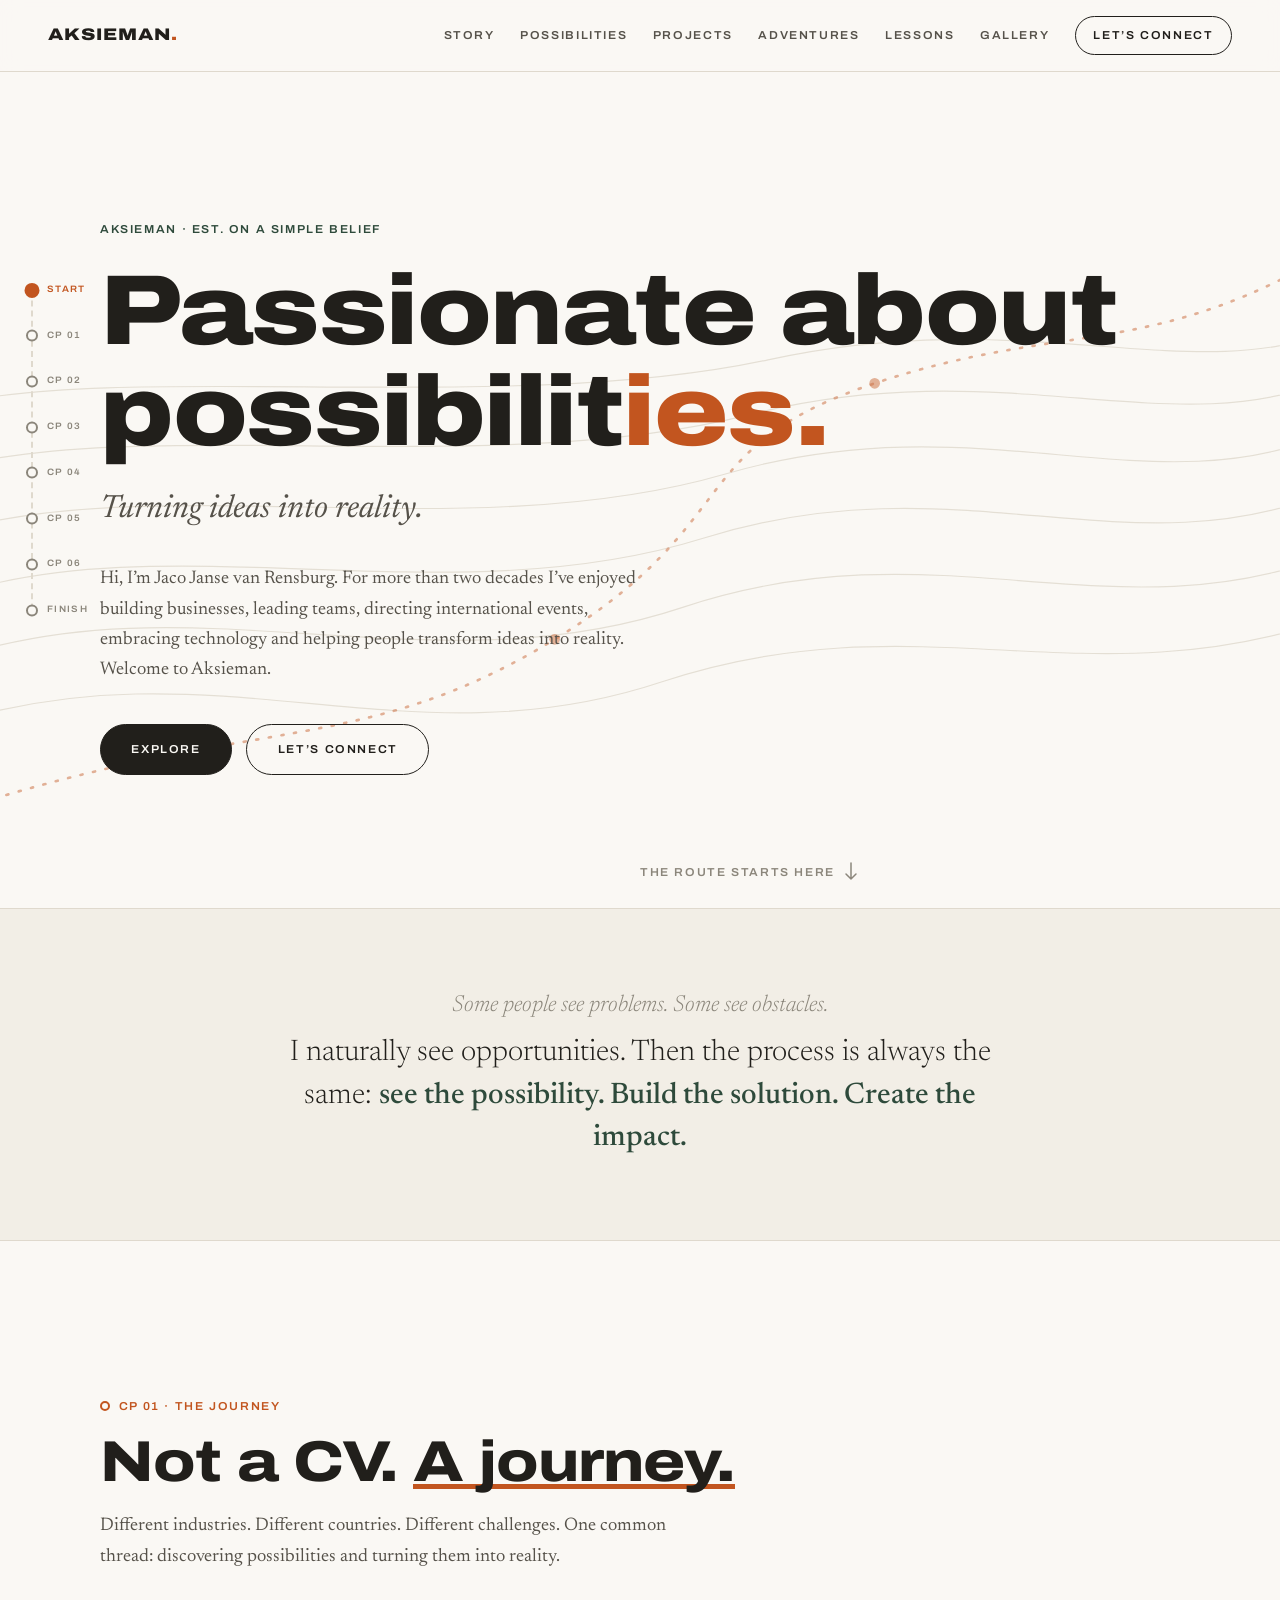
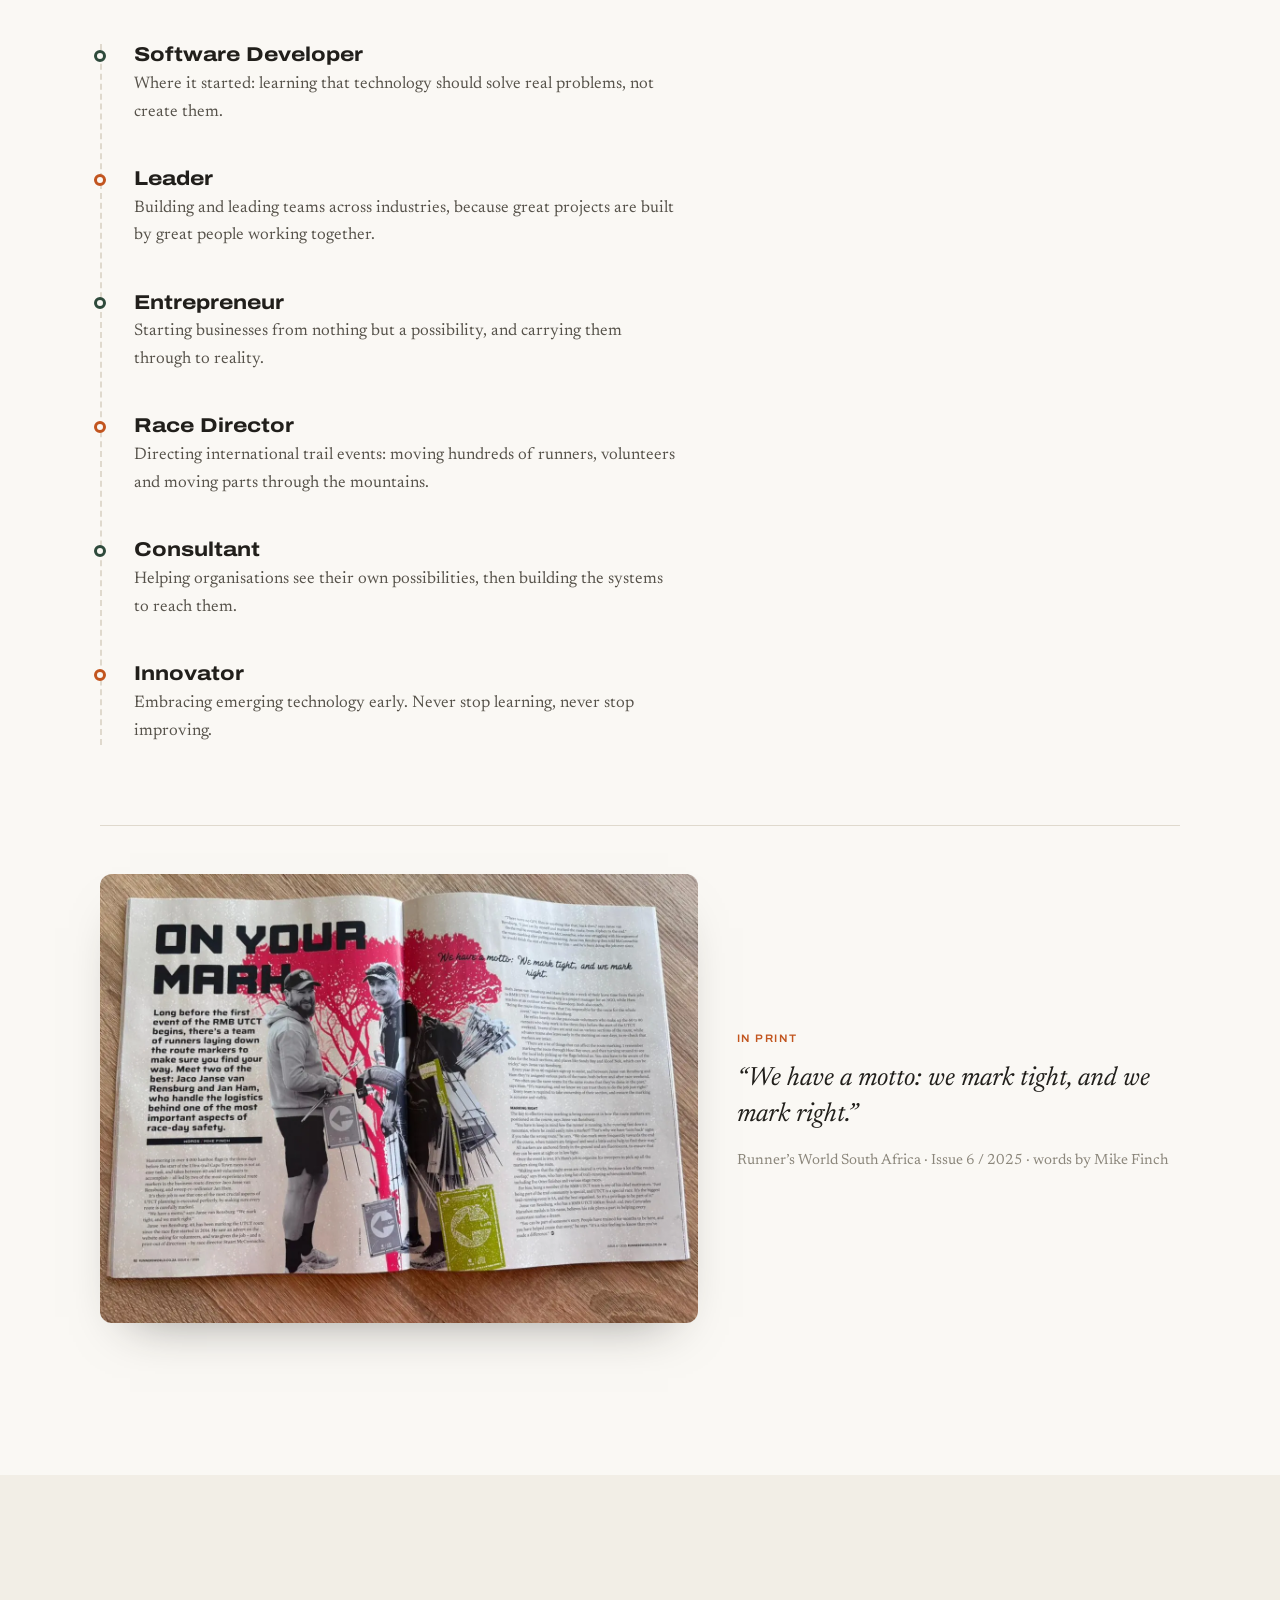
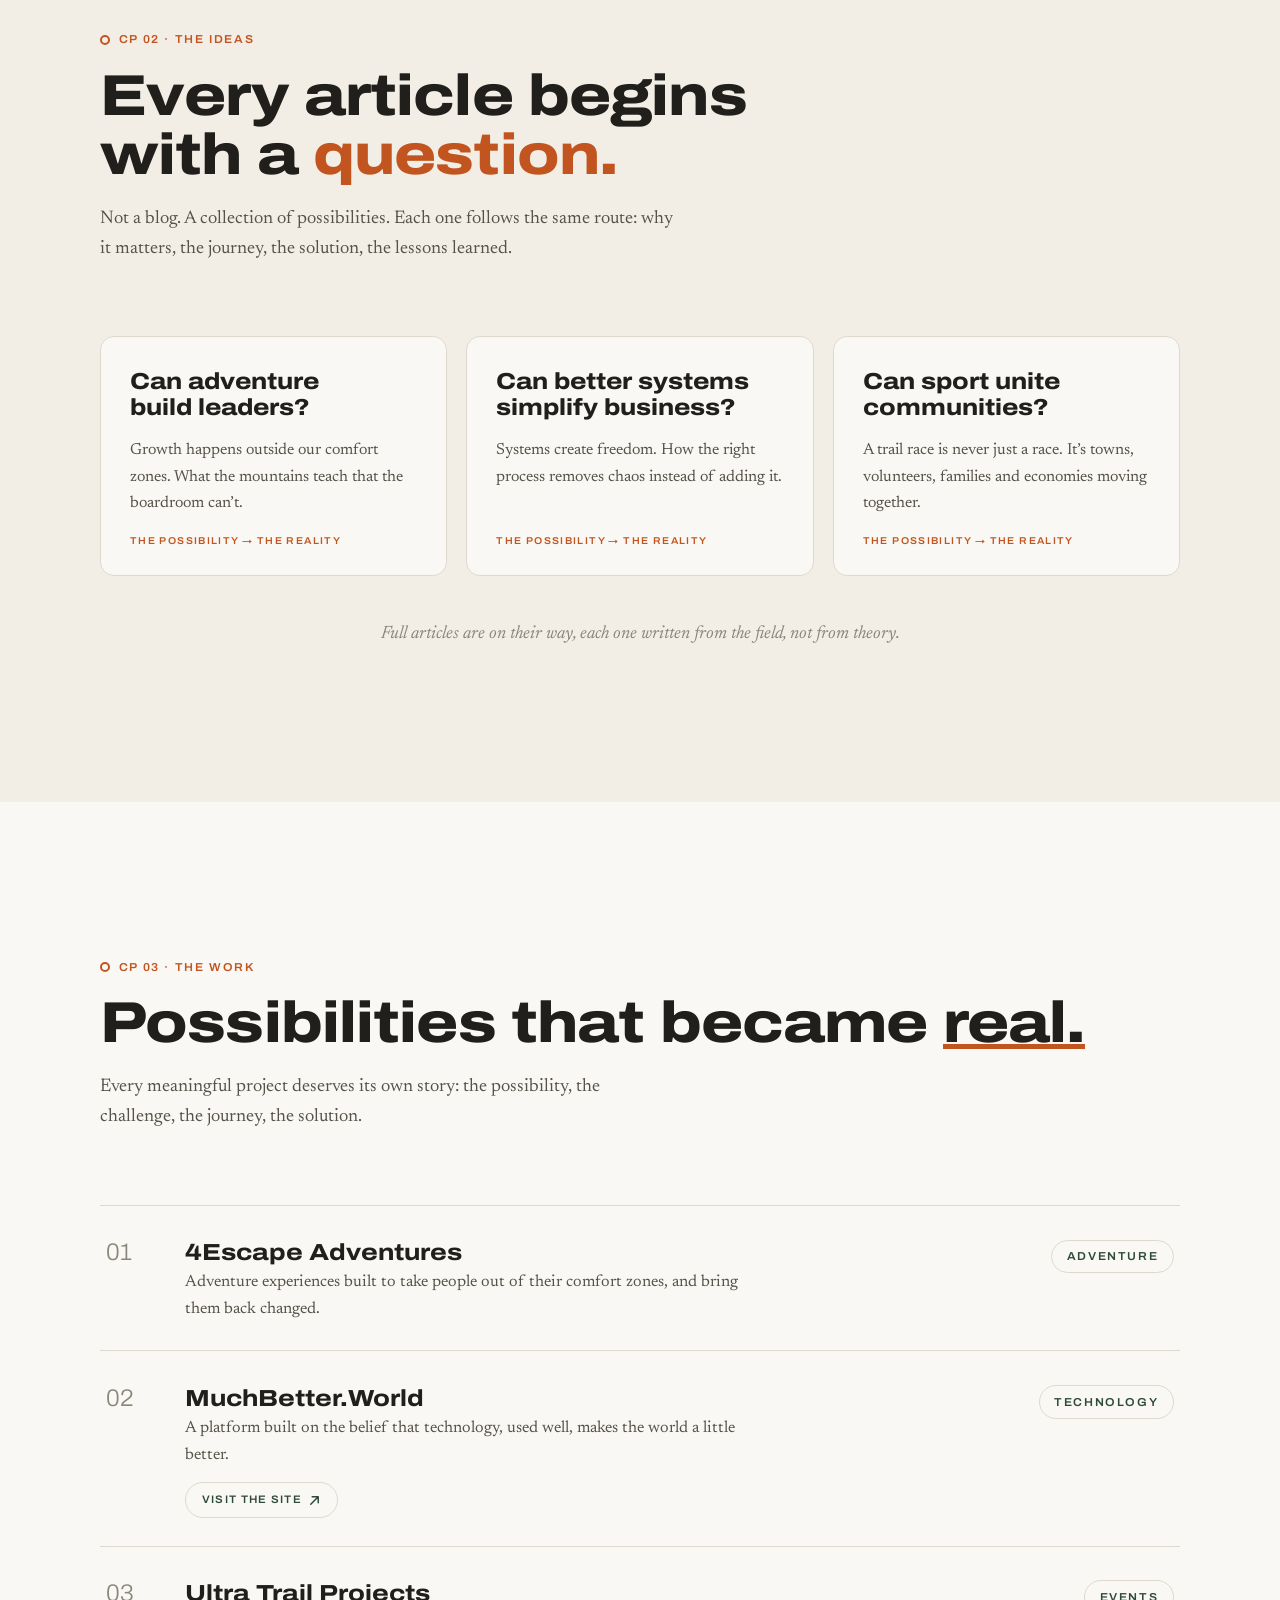
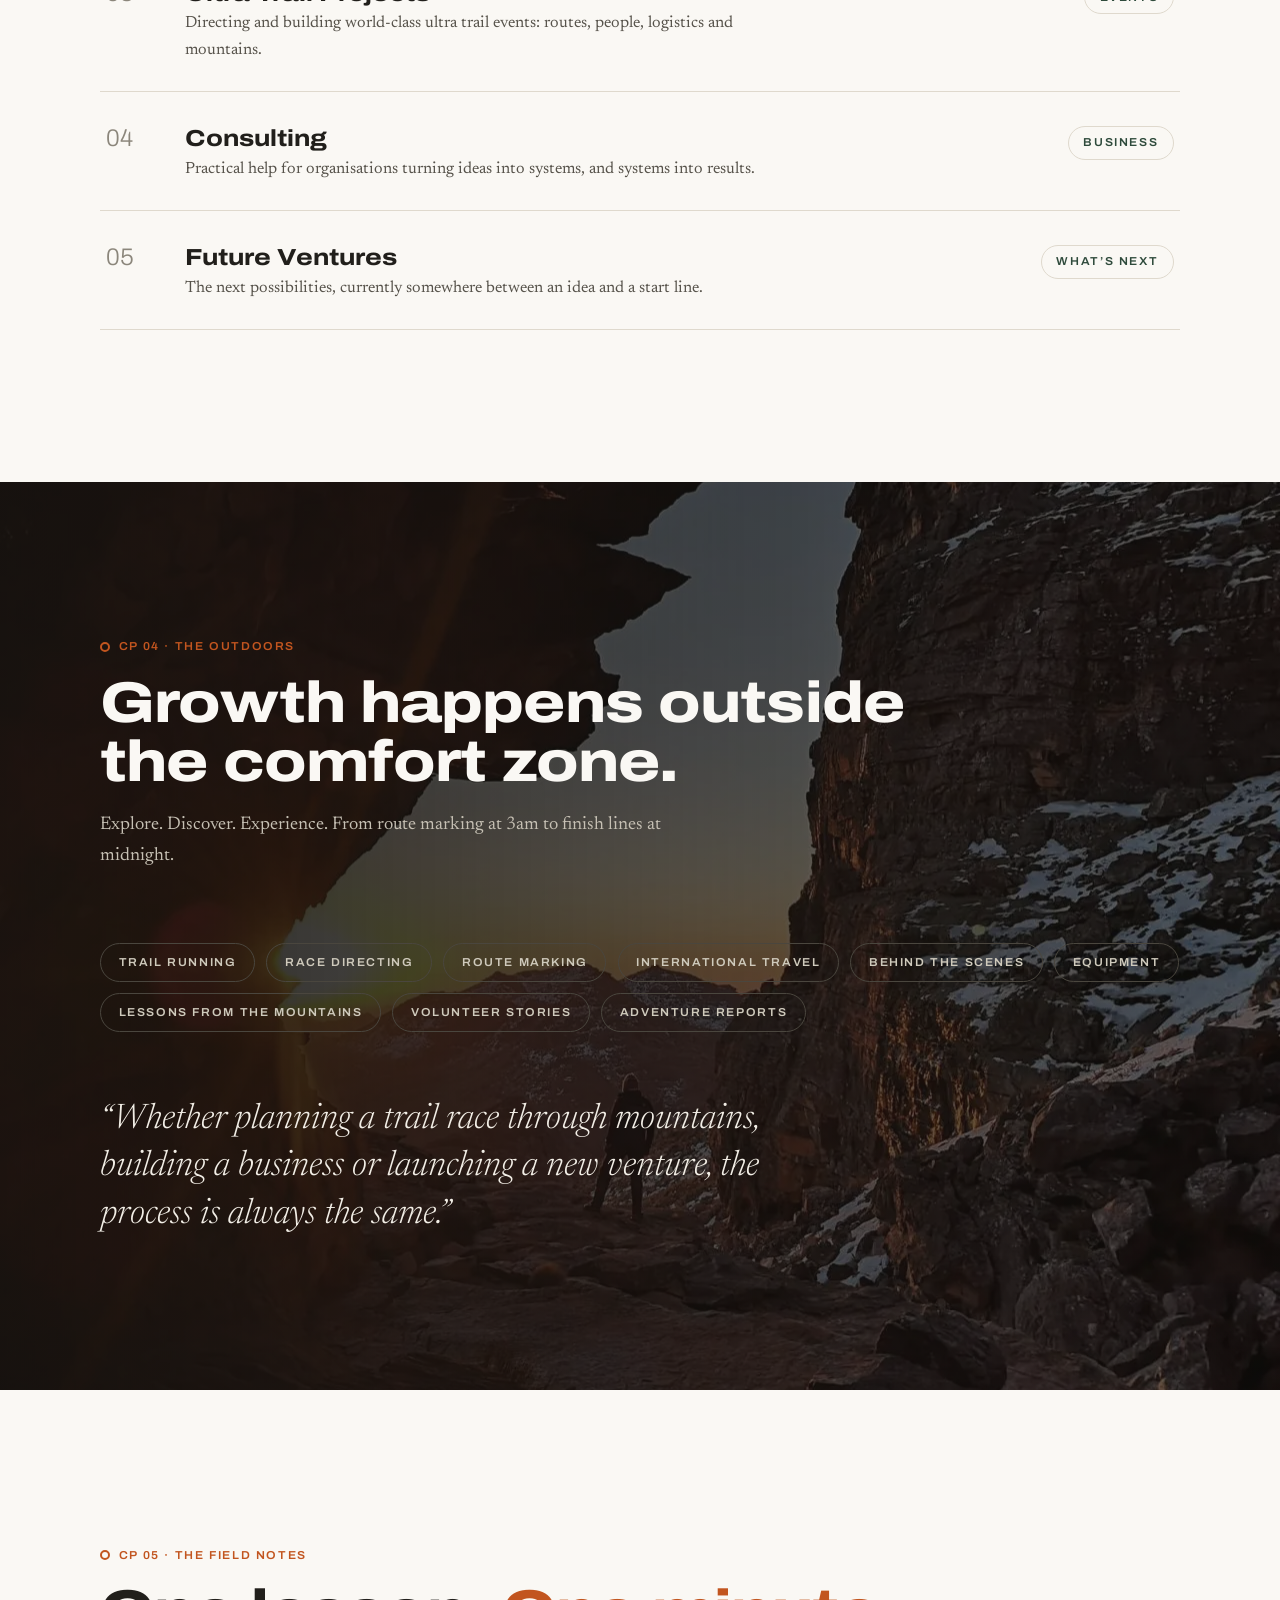
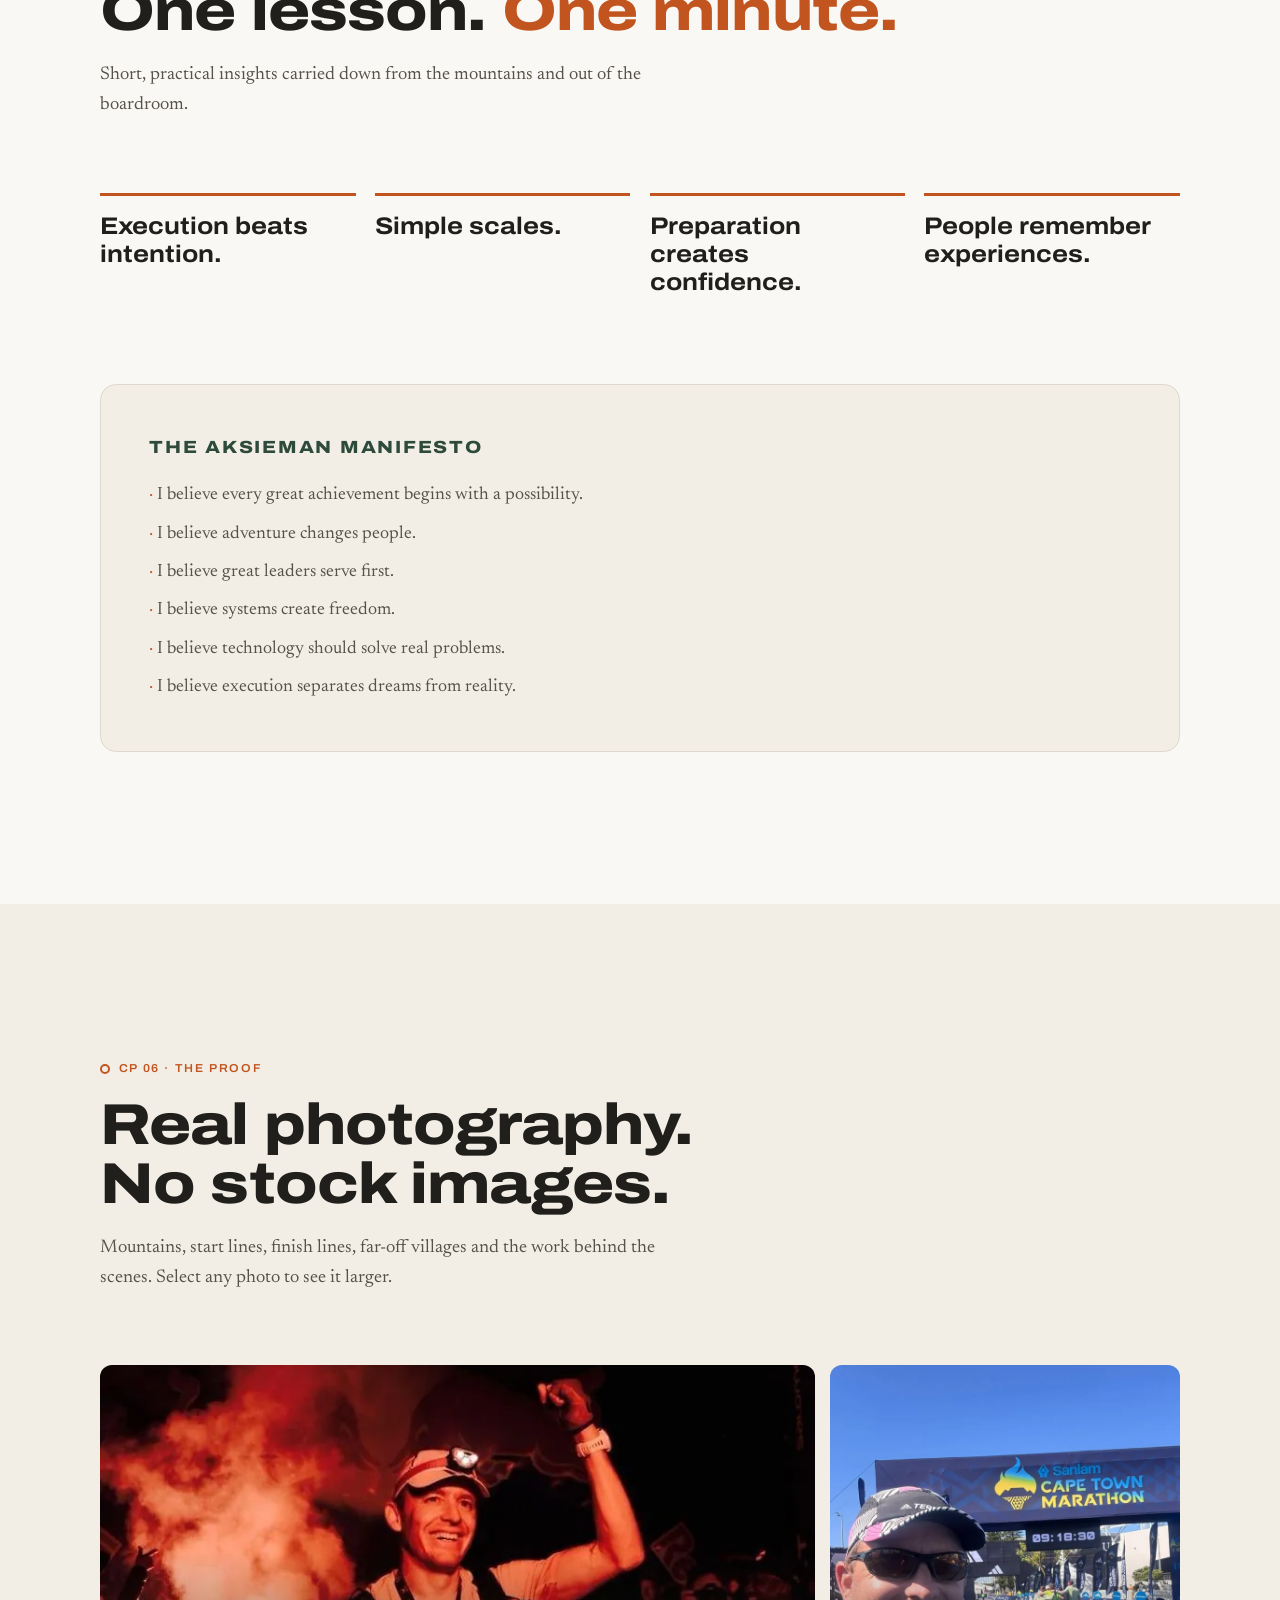
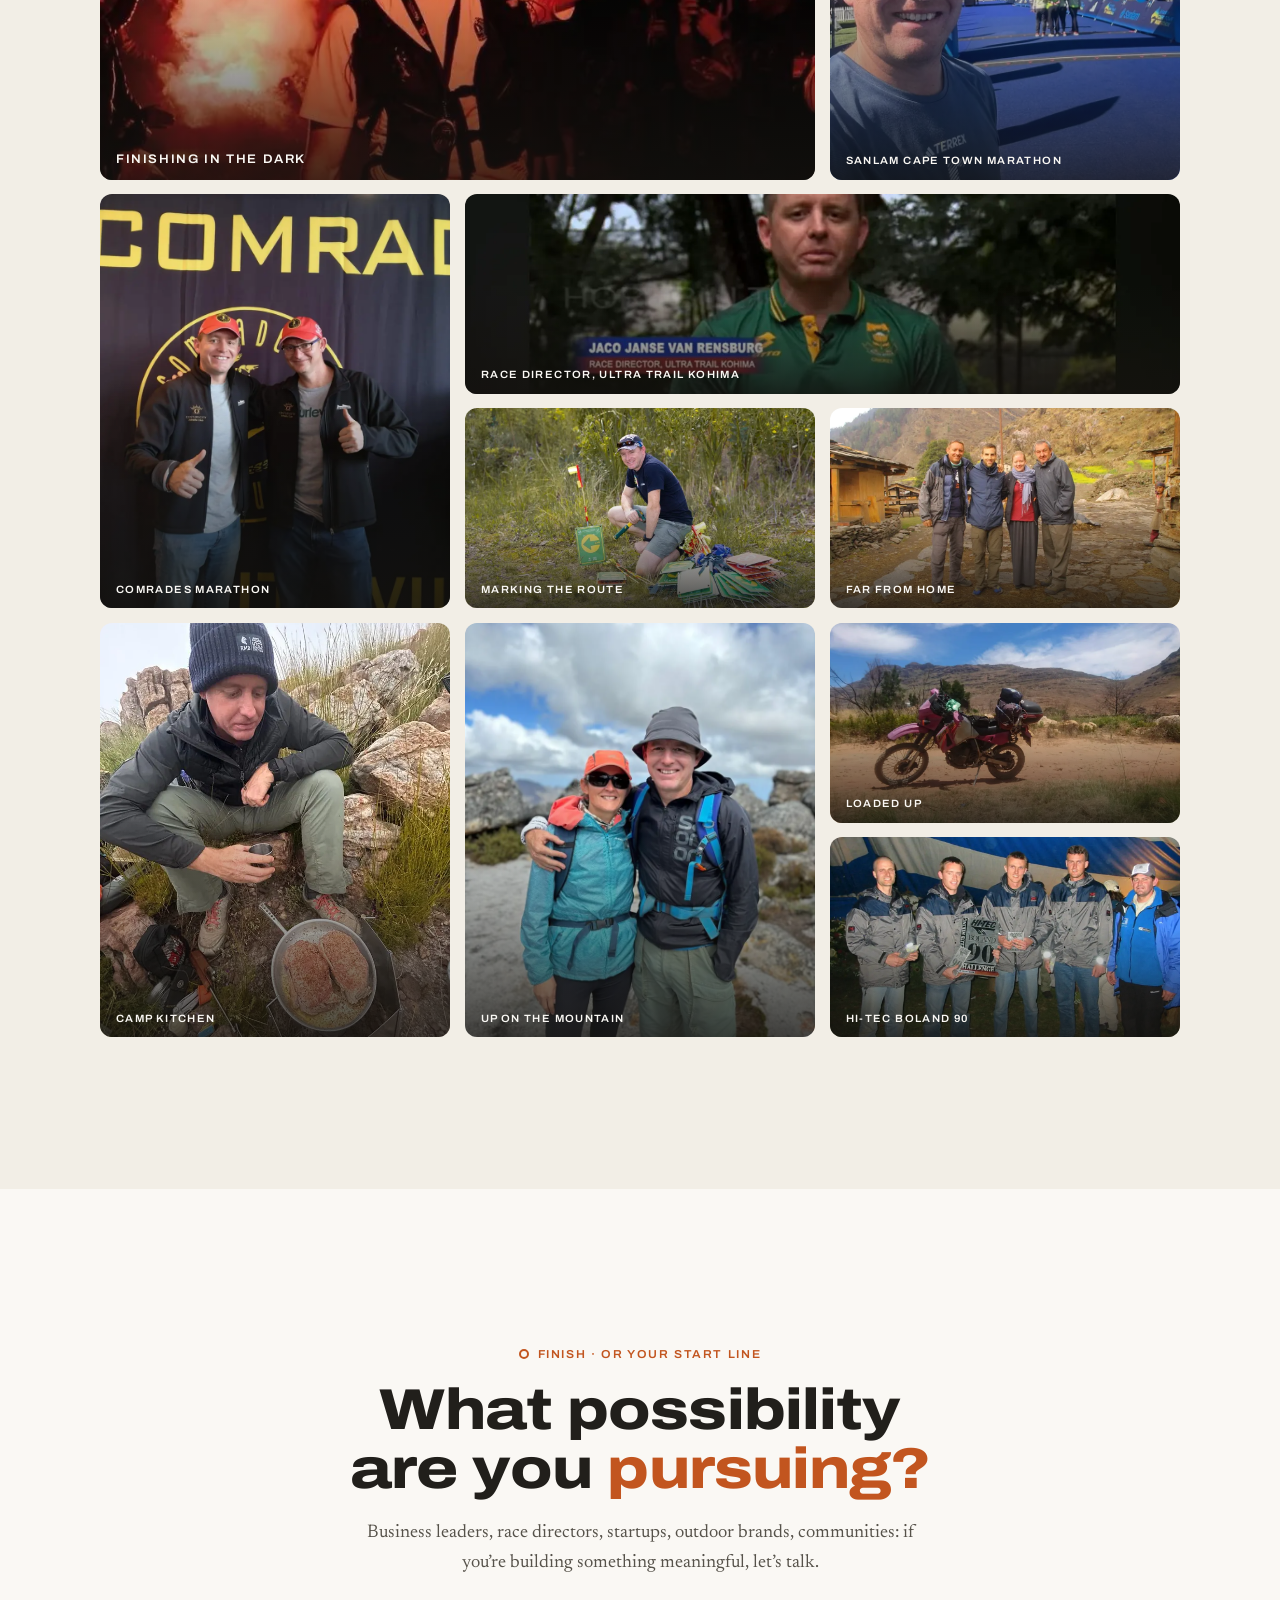
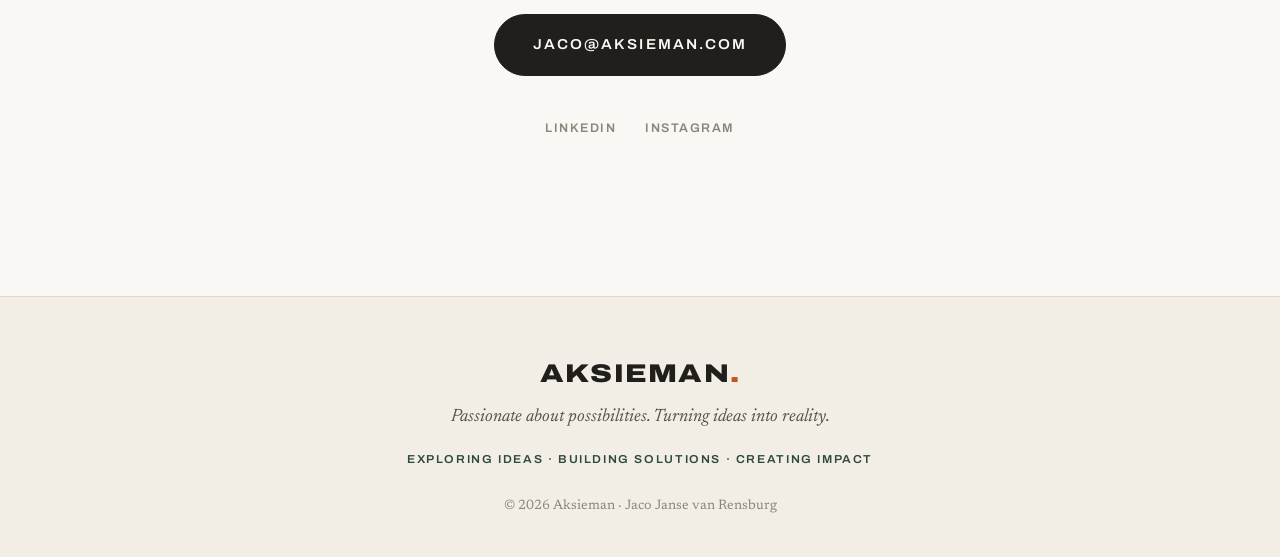
==== commit 21fed571: "feat: add real photography - gallery bento with lightbox, press feature, photo-backed adventures ban" ====
--- a/public/index.html
+++ b/public/index.html
@@ -143,6 +143,15 @@
           <p>Embracing emerging technology early. Never stop learning, never stop improving.</p>
         </li>
       </ol>
+
+      <figure class="press reveal">
+        <img src="images/runners-world.webp" alt="A Runner&rsquo;s World South Africa feature headlined On Your Mark, about the route marking team behind Ultra-trail Cape Town" width="1280" height="960" loading="lazy" decoding="async">
+        <figcaption>
+          <span class="press-label">In print</span>
+          <p class="press-quote">&ldquo;We have a motto: we mark tight, and we mark right.&rdquo;</p>
+          <span class="press-source">Runner&rsquo;s World South Africa &middot; Issue 6 / 2025 &middot; words by Mike Finch</span>
+        </figcaption>
+      </figure>
     </section>
 
     <!-- ============ POSSIBILITIES ============ -->
@@ -233,7 +242,7 @@
     </section>
 
     <!-- ============ ADVENTURES ============ -->
-    <section class="section section-dark" id="adventures" aria-labelledby="adv-heading">
+    <section class="section section-dark section-photo" id="adventures" aria-labelledby="adv-heading">
       <div class="section-head reveal">
         <p class="cp-tag cp-tag-light"><i></i>CP 04 &middot; The Outdoors</p>
         <h2 id="adv-heading">Growth happens outside<br>the comfort zone.</h2>
@@ -281,15 +290,50 @@
       <div class="section-head reveal">
         <p class="cp-tag"><i></i>CP 06 &middot; The Proof</p>
         <h2 id="gal-heading">Real photography.<br>No stock images.</h2>
-        <p class="section-lede">Mountains, events, people, travel and behind-the-scenes: real moments are being gathered for this wall.</p>
-      </div>
+        <p class="section-lede">Mountains, start lines, finish lines, far-off villages and the work behind the scenes. Select any photo to see it larger.</p>
+      </div>
+
       <div class="gallery-grid reveal">
-        <figure class="ph ph-a"><figcaption>Mountains</figcaption></figure>
-        <figure class="ph ph-b"><figcaption>Events</figcaption></figure>
-        <figure class="ph ph-c"><figcaption>People</figcaption></figure>
-        <figure class="ph ph-d"><figcaption>Travel</figcaption></figure>
-        <figure class="ph ph-e"><figcaption>Behind the scenes</figcaption></figure>
-        <figure class="ph ph-f"><figcaption>Action</figcaption></figure>
+        <button class="ph g-feature" type="button" data-cap="Finishing in the dark.">
+          <img src="images/night-finish.webp" alt="A trail runner raising a fist at a night finish line lit by a red flare" width="768" height="512" loading="lazy" decoding="async">
+          <span class="ph-cap">Finishing in the dark</span>
+        </button>
+        <button class="ph g-tall" type="button" data-cap="Sanlam Cape Town Marathon.">
+          <img src="images/cape-town-marathon.webp" alt="Jaco in running kit at the Sanlam Cape Town Marathon finish arch" width="750" height="1000" loading="lazy" decoding="async">
+          <span class="ph-cap">Sanlam Cape Town Marathon</span>
+        </button>
+        <button class="ph g-tall" type="button" data-cap="Comrades Marathon.">
+          <img src="images/comrades.webp" alt="Two runners in Century City Athletic Club jackets and Comrades caps giving thumbs up" width="952" height="1000" loading="lazy" decoding="async">
+          <span class="ph-cap">Comrades Marathon</span>
+        </button>
+        <button class="ph g-wide" type="button" data-cap="Race director, Ultra Trail Kohima.">
+          <img src="images/kohima-interview.webp" alt="Jaco Janse van Rensburg interviewed on television as race director of Ultra Trail Kohima" width="1100" height="507" loading="lazy" decoding="async">
+          <span class="ph-cap">Race director, Ultra Trail Kohima</span>
+        </button>
+        <button class="ph" type="button" data-cap="Marking the route, flag by flag.">
+          <img src="images/route-marking.webp" alt="Jaco kneeling beside a stack of route marker boards and flags in fynbos" width="1100" height="733" loading="lazy" decoding="async">
+          <span class="ph-cap">Marking the route</span>
+        </button>
+        <button class="ph" type="button" data-cap="Mountain villages, far from home.">
+          <img src="images/mountain-village.webp" alt="Four travellers standing together in a stone mountain village" width="1100" height="732" loading="lazy" decoding="async">
+          <span class="ph-cap">Far from home</span>
+        </button>
+        <button class="ph g-tall" type="button" data-cap="Camp kitchen, somewhere up high.">
+          <img src="images/camp-kitchen.webp" alt="Cooking steaks in a pan on a camp stove among rocks in the mountains" width="675" height="900" loading="lazy" decoding="async">
+          <span class="ph-cap">Camp kitchen</span>
+        </button>
+        <button class="ph g-tall" type="button" data-cap="Up on the mountain, together.">
+          <img src="images/on-the-mountain.webp" alt="Two hikers with packs standing arm in arm on a rocky summit" width="750" height="1000" loading="lazy" decoding="async">
+          <span class="ph-cap">Up on the mountain</span>
+        </button>
+        <button class="ph" type="button" data-cap="Loaded up and heading out.">
+          <img src="images/loaded-up.webp" alt="A motorbike packed with luggage on a dirt road below mountains" width="1100" height="619" loading="lazy" decoding="async">
+          <span class="ph-cap">Loaded up</span>
+        </button>
+        <button class="ph" type="button" data-cap="Hi-Tec Boland 90 Challenge.">
+          <img src="images/boland-90.webp" alt="A team holding trophies at the Hi-Tec Boland 90 Challenge prize giving" width="1100" height="825" loading="lazy" decoding="async">
+          <span class="ph-cap">Hi-Tec Boland 90</span>
+        </button>
       </div>
     </section>
 
@@ -304,13 +348,24 @@
         </p>
         <a class="btn btn-solid btn-big" href="mailto:jaco@aksieman.com">jaco@aksieman.com</a>
         <div class="contact-socials">
-          <a href="#" aria-label="LinkedIn">LinkedIn</a>
+          <a href="https://www.linkedin.com/in/jacoaksieman/" target="_blank" rel="noopener" aria-label="LinkedIn">LinkedIn</a>
           <a href="https://www.instagram.com/jacoaksieman/" target="_blank" rel="noopener" aria-label="Instagram">Instagram</a>
         </div>
       </div>
     </section>
 
   </main>
+
+  <!-- ============ LIGHTBOX ============ -->
+  <div class="lightbox" id="lightbox" role="dialog" aria-modal="true" aria-label="Photo viewer" hidden>
+    <button class="lb-btn lb-close" id="lbClose" type="button" aria-label="Close photo viewer">&times;</button>
+    <button class="lb-btn lb-prev" id="lbPrev" type="button" aria-label="Previous photo">&#8249;</button>
+    <button class="lb-btn lb-next" id="lbNext" type="button" aria-label="Next photo">&#8250;</button>
+    <figure class="lb-figure">
+      <img id="lbImg" alt="">
+      <figcaption id="lbCap"></figcaption>
+    </figure>
+  </div>
 
   <!-- ============ FOOTER ============ -->
   <footer class="footer">
--- a/public/styles.css
+++ b/public/styles.css
@@ -443,7 +443,21 @@
   background: var(--ink);
   color: var(--paper);
 }
-.section-dark .section-lede { color: #B7B2A6; }
+.section-dark .section-lede { color: #C6C0B4; }
+
+/* photo-backed dark band */
+.section-photo { position: relative; isolation: isolate; }
+.section-photo::before {
+  content: "";
+  position: absolute;
+  inset: 0;
+  z-index: -1;
+  background-image:
+    linear-gradient(to right, rgba(20, 18, 15, 0.92) 0%, rgba(20, 18, 15, 0.72) 55%, rgba(20, 18, 15, 0.58) 100%),
+    url("images/sunrise-cave.webp");
+  background-size: cover, cover;
+  background-position: center, center 48%;
+}
 .cp-tag-light { color: var(--orange); }
 
 .adv-ticker {
@@ -509,40 +523,163 @@
 .manifesto li { font-size: 1.12rem; color: var(--ink-soft); }
 .manifesto li::before { content: "· "; color: var(--orange); }
 
-/* ============ gallery placeholders ============ */
+/* ============ gallery ============ */
 .gallery-grid {
   display: grid;
-  grid-template-columns: repeat(6, 1fr);
-  grid-auto-rows: 130px;
+  grid-template-columns: repeat(3, 1fr);
+  grid-auto-rows: 200px;
+  grid-auto-flow: dense;
   gap: 0.9rem;
 }
+
 .ph {
   position: relative;
+  overflow: hidden;
   border-radius: 12px;
-  border: 1px dashed var(--stone);
-  background:
-    repeating-linear-gradient(-45deg, transparent 0 14px, rgba(139, 134, 123, 0.07) 14px 15px),
-    var(--paper);
-  display: flex;
-  align-items: flex-end;
-  padding: 0.9rem;
-  transition: border-color 0.25s, transform 0.25s var(--ease-out);
-}
-.ph:hover { border-color: var(--orange); transform: translateY(-3px); }
-.ph figcaption {
-  font-family: var(--font-display);
-  font-size: 0.7rem;
+  border: 0;
+  padding: 0;
+  margin: 0;
+  background: var(--paper-tint);
+  cursor: pointer;
+  display: block;
+  transition: transform 0.35s var(--ease-out), box-shadow 0.35s;
+}
+.ph img {
+  width: 100%;
+  height: 100%;
+  object-fit: cover;
+  display: block;
+  transition: transform 0.6s var(--ease-out), filter 0.35s;
+}
+.ph::after {
+  content: "";
+  position: absolute;
+  inset: auto 0 0 0;
+  height: 55%;
+  background: linear-gradient(to top, rgba(20, 18, 15, 0.78), transparent);
+  pointer-events: none;
+  transition: opacity 0.35s;
+}
+.ph-cap {
+  position: absolute;
+  left: 1rem;
+  right: 1rem;
+  bottom: 0.85rem;
+  z-index: 1;
+  text-align: left;
+  font-family: var(--font-display);
+  font-stretch: 105%;
+  font-size: 0.66rem;
   font-weight: 600;
   text-transform: uppercase;
-  letter-spacing: 0.12em;
+  letter-spacing: 0.13em;
+  color: #FAF8F4;
+  pointer-events: none;
+}
+.ph:hover { transform: translateY(-3px); box-shadow: 0 22px 44px -24px rgba(33, 31, 27, 0.45); }
+.ph:hover img { transform: scale(1.05); }
+
+.g-feature { grid-column: span 2; grid-row: span 2; }
+.g-feature .ph-cap { font-size: 0.78rem; }
+.g-tall { grid-row: span 2; }
+.g-wide { grid-column: span 2; }
+
+/* ============ lightbox ============ */
+.lightbox {
+  position: fixed;
+  inset: 0;
+  z-index: 200;
+  display: flex;
+  align-items: center;
+  justify-content: center;
+  padding: clamp(1rem, 4vw, 3rem);
+  background: rgba(20, 18, 15, 0.94);
+  animation: lbIn 0.25s var(--ease-out);
+}
+.lightbox[hidden] { display: none; }
+@keyframes lbIn { from { opacity: 0; } to { opacity: 1; } }
+
+.lb-figure { max-width: min(1100px, 100%); text-align: center; }
+.lb-figure img {
+  max-width: 100%;
+  max-height: 78svh;
+  width: auto;
+  height: auto;
+  border-radius: 10px;
+  display: block;
+  margin: 0 auto;
+}
+.lb-figure figcaption {
+  margin-top: 1.1rem;
+  font-family: var(--font-display);
+  font-stretch: 105%;
+  font-size: 0.72rem;
+  font-weight: 600;
+  text-transform: uppercase;
+  letter-spacing: 0.14em;
+  color: #C9C3B6;
+}
+
+.lb-btn {
+  position: absolute;
+  z-index: 1;
+  background: rgba(250, 248, 244, 0.1);
+  border: 1.5px solid rgba(250, 248, 244, 0.3);
+  color: #FAF8F4;
+  border-radius: 50%;
+  width: 46px;
+  height: 46px;
+  font-size: 1.6rem;
+  line-height: 1;
+  cursor: pointer;
+  display: grid;
+  place-items: center;
+  transition: background 0.2s, border-color 0.2s;
+}
+.lb-btn:hover { background: var(--orange); border-color: var(--orange); }
+.lb-close { top: clamp(1rem, 3vw, 2rem); right: clamp(1rem, 3vw, 2rem); }
+.lb-prev { left: clamp(0.5rem, 2vw, 2rem); top: 50%; transform: translateY(-50%); }
+.lb-next { right: clamp(0.5rem, 2vw, 2rem); top: 50%; transform: translateY(-50%); }
+
+/* ============ press feature (story) ============ */
+.press {
+  margin-top: clamp(3rem, 7vw, 5rem);
+  display: grid;
+  grid-template-columns: 1.35fr 1fr;
+  gap: clamp(1.2rem, 3vw, 2.4rem);
+  align-items: center;
+  border-top: 1px solid var(--line);
+  padding-top: clamp(2rem, 4vw, 3rem);
+}
+.press img {
+  width: 100%;
+  height: auto;
+  border-radius: 12px;
+  box-shadow: 0 24px 50px -30px rgba(33, 31, 27, 0.5);
+}
+.press-label {
+  display: inline-block;
+  font-family: var(--font-display);
+  font-stretch: 105%;
+  font-size: 0.68rem;
+  font-weight: 600;
+  text-transform: uppercase;
+  letter-spacing: 0.16em;
+  color: var(--orange);
+  margin-bottom: 0.9rem;
+}
+.press-quote {
+  font-size: clamp(1.25rem, 2.4vw, 1.65rem);
+  font-style: italic;
+  line-height: 1.35;
+  color: var(--ink);
+}
+.press-source {
+  display: block;
+  margin-top: 1rem;
+  font-size: 0.92rem;
   color: var(--stone);
 }
-.ph-a { grid-column: span 3; grid-row: span 2; }
-.ph-b { grid-column: span 3; }
-.ph-c { grid-column: span 1; }
-.ph-d { grid-column: span 2; }
-.ph-e { grid-column: span 4; }
-.ph-f { grid-column: span 2; }
 
 /* ============ contact ============ */
 .contact { text-align: center; }
@@ -596,10 +733,16 @@
 /* ============ responsive ============ */
 @media (max-width: 900px) {
   .route-rail { display: none; }
-  .gallery-grid { grid-template-columns: repeat(2, 1fr); grid-auto-rows: 120px; }
-  .ph-a, .ph-b, .ph-c, .ph-d, .ph-e, .ph-f { grid-column: span 1; grid-row: span 1; }
-  .ph-a { grid-column: span 2; }
-  .ph-e { grid-column: span 2; }
+  .gallery-grid { grid-template-columns: repeat(2, 1fr); grid-auto-rows: 165px; }
+  .press { grid-template-columns: 1fr; }
+}
+
+@media (max-width: 560px) {
+  .gallery-grid { grid-template-columns: 1fr; grid-auto-rows: auto; }
+  .ph { aspect-ratio: 3 / 2; }
+  .g-tall { aspect-ratio: 4 / 5; }
+  .g-feature, .g-wide, .g-tall { grid-column: span 1; grid-row: span 1; }
+  .lb-prev, .lb-next { top: auto; bottom: 1rem; transform: none; }
 }
 
 @media (max-width: 760px) {
@@ -631,6 +774,8 @@
   html { scroll-behavior: auto; }
   .hero-load, .reveal { opacity: 1; transform: none; animation: none; transition: none; }
   .hero-scroll svg { animation: none; }
+  .lightbox { animation: none; }
+  .ph:hover img { transform: none; }
   * { transition-duration: 0.01ms !important; }
 }
 
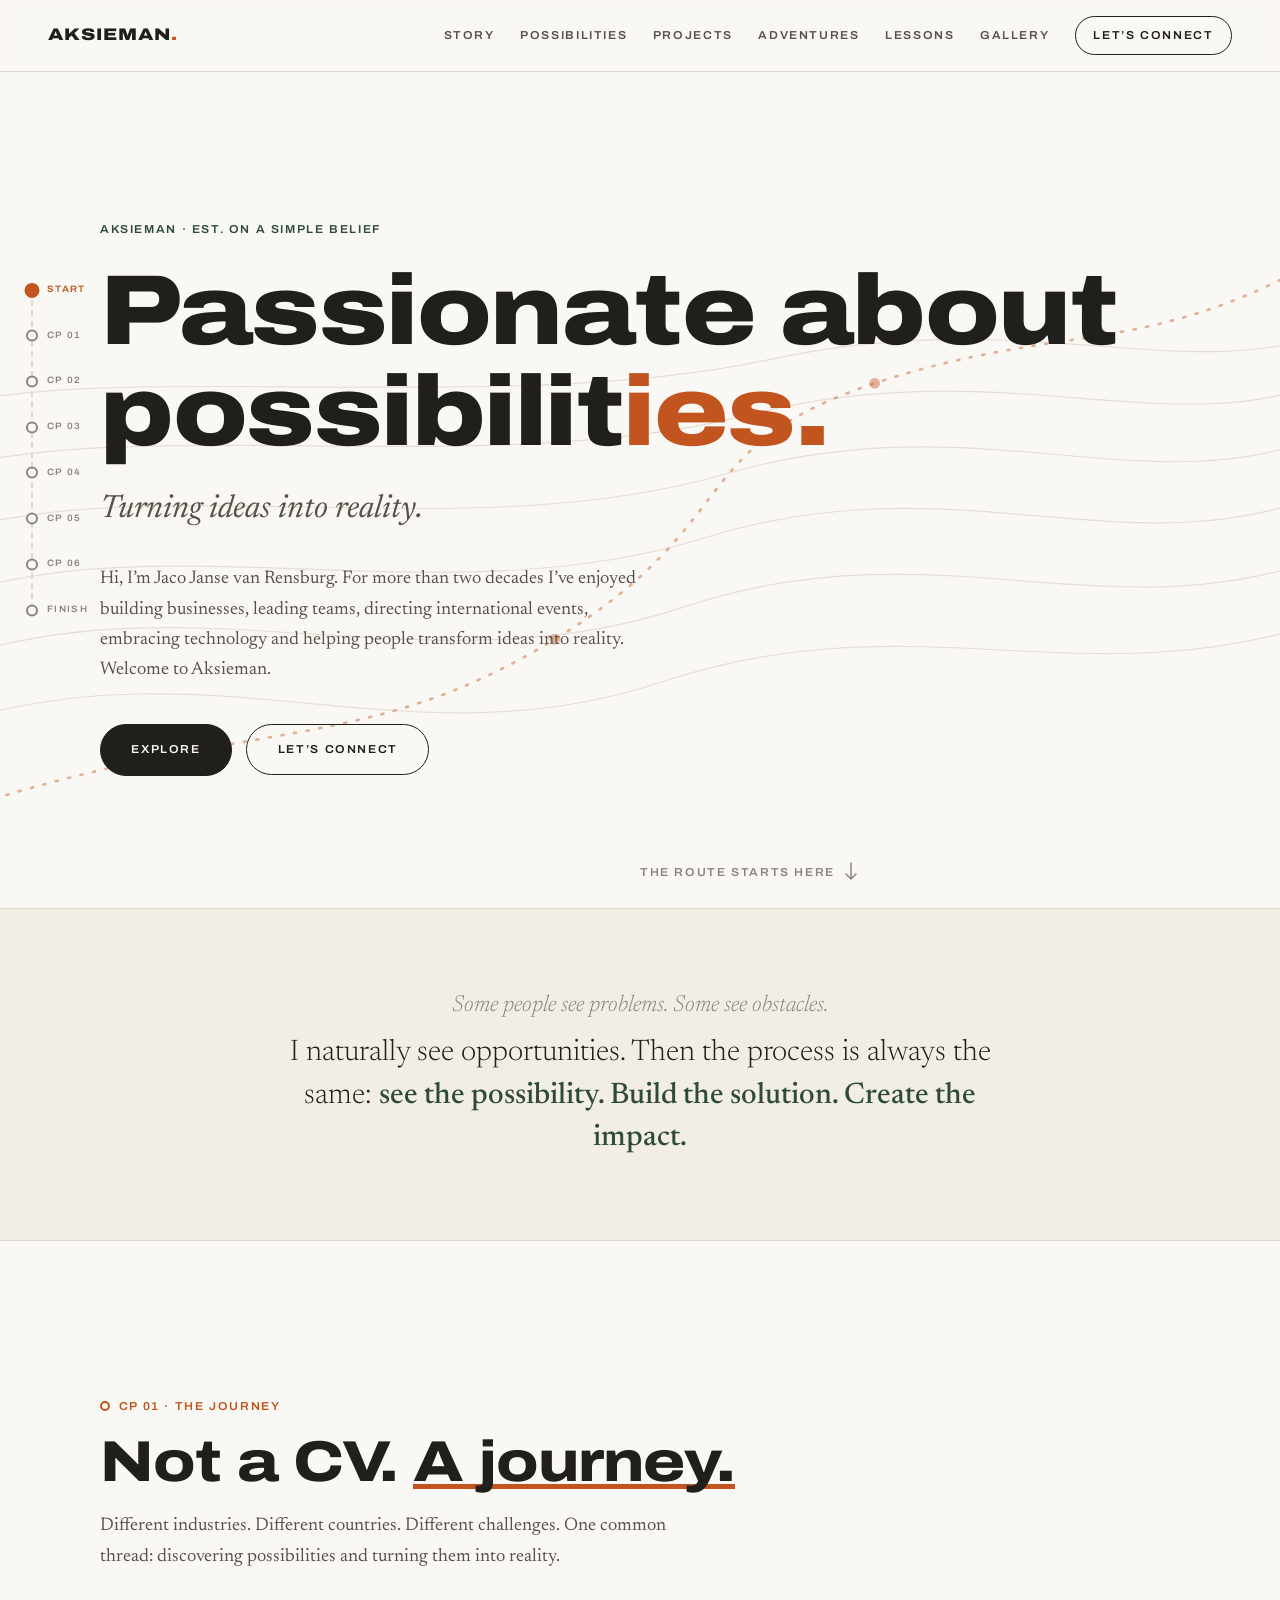
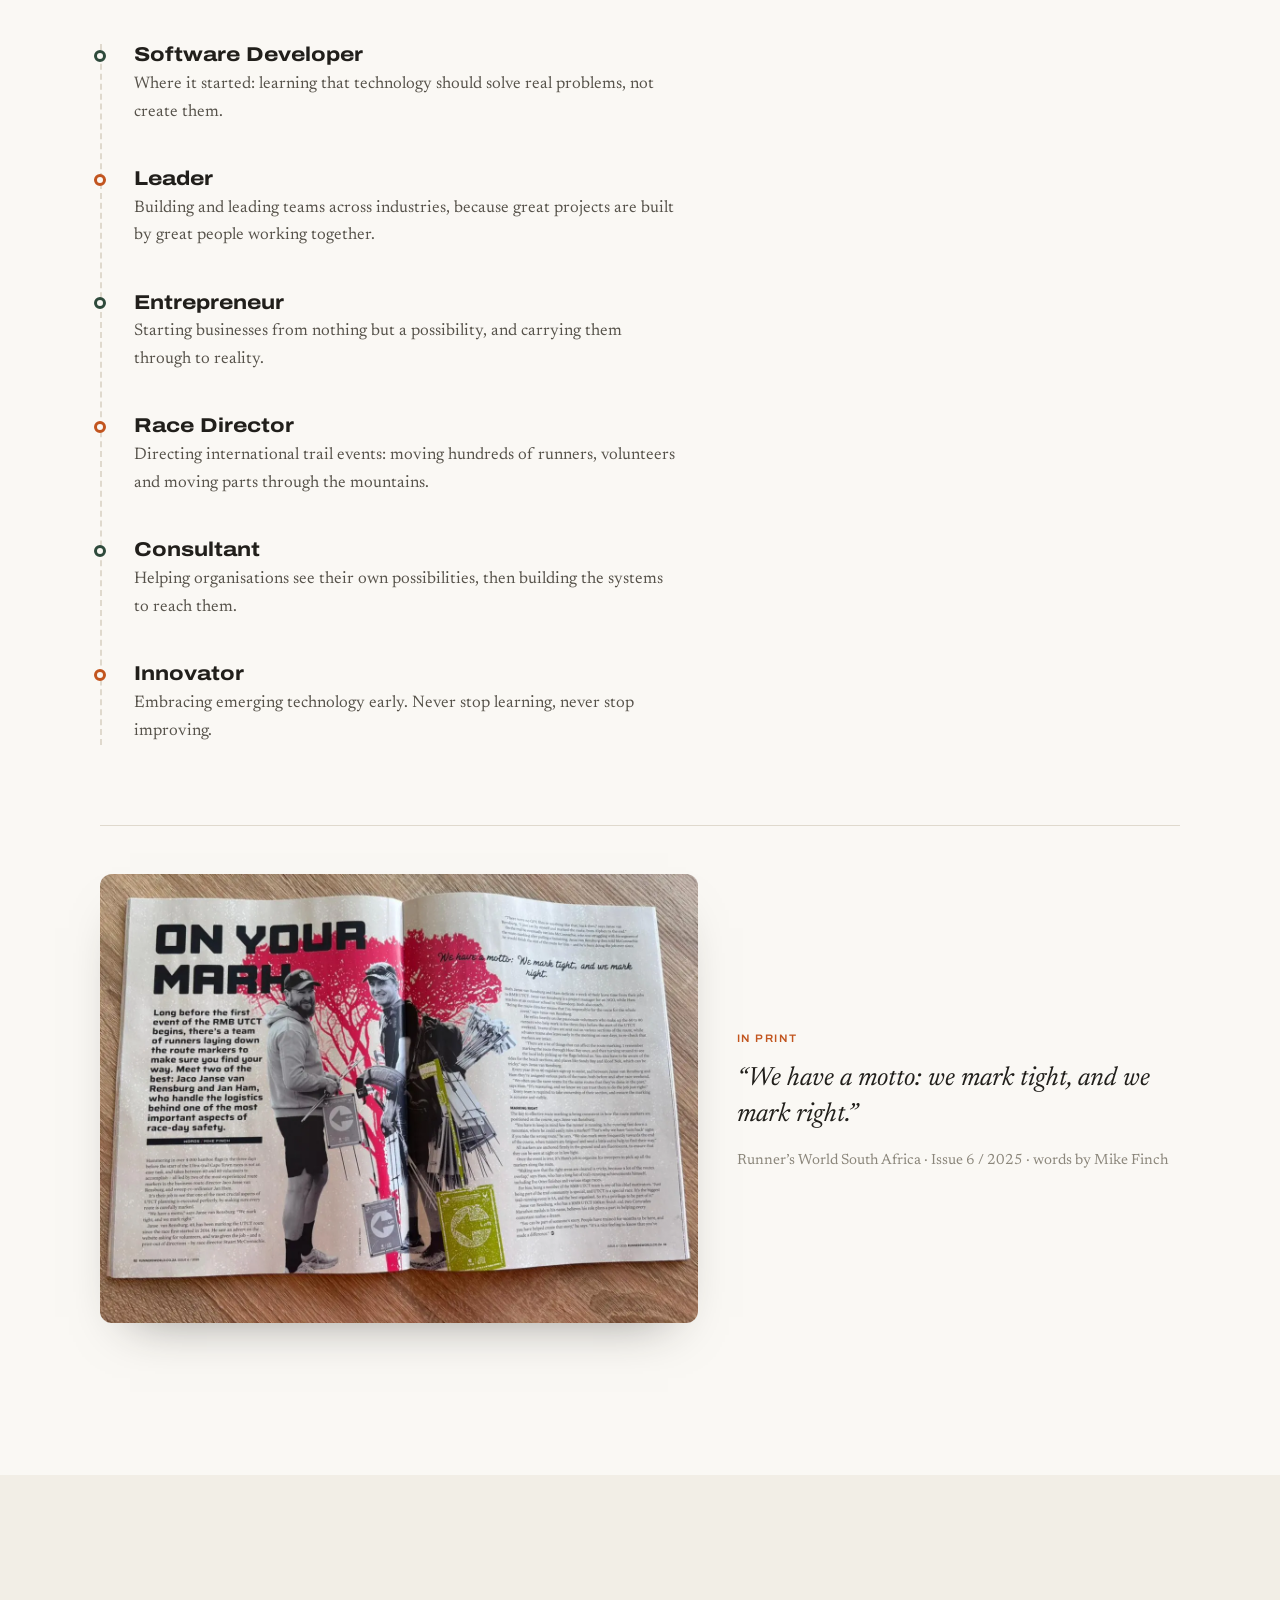
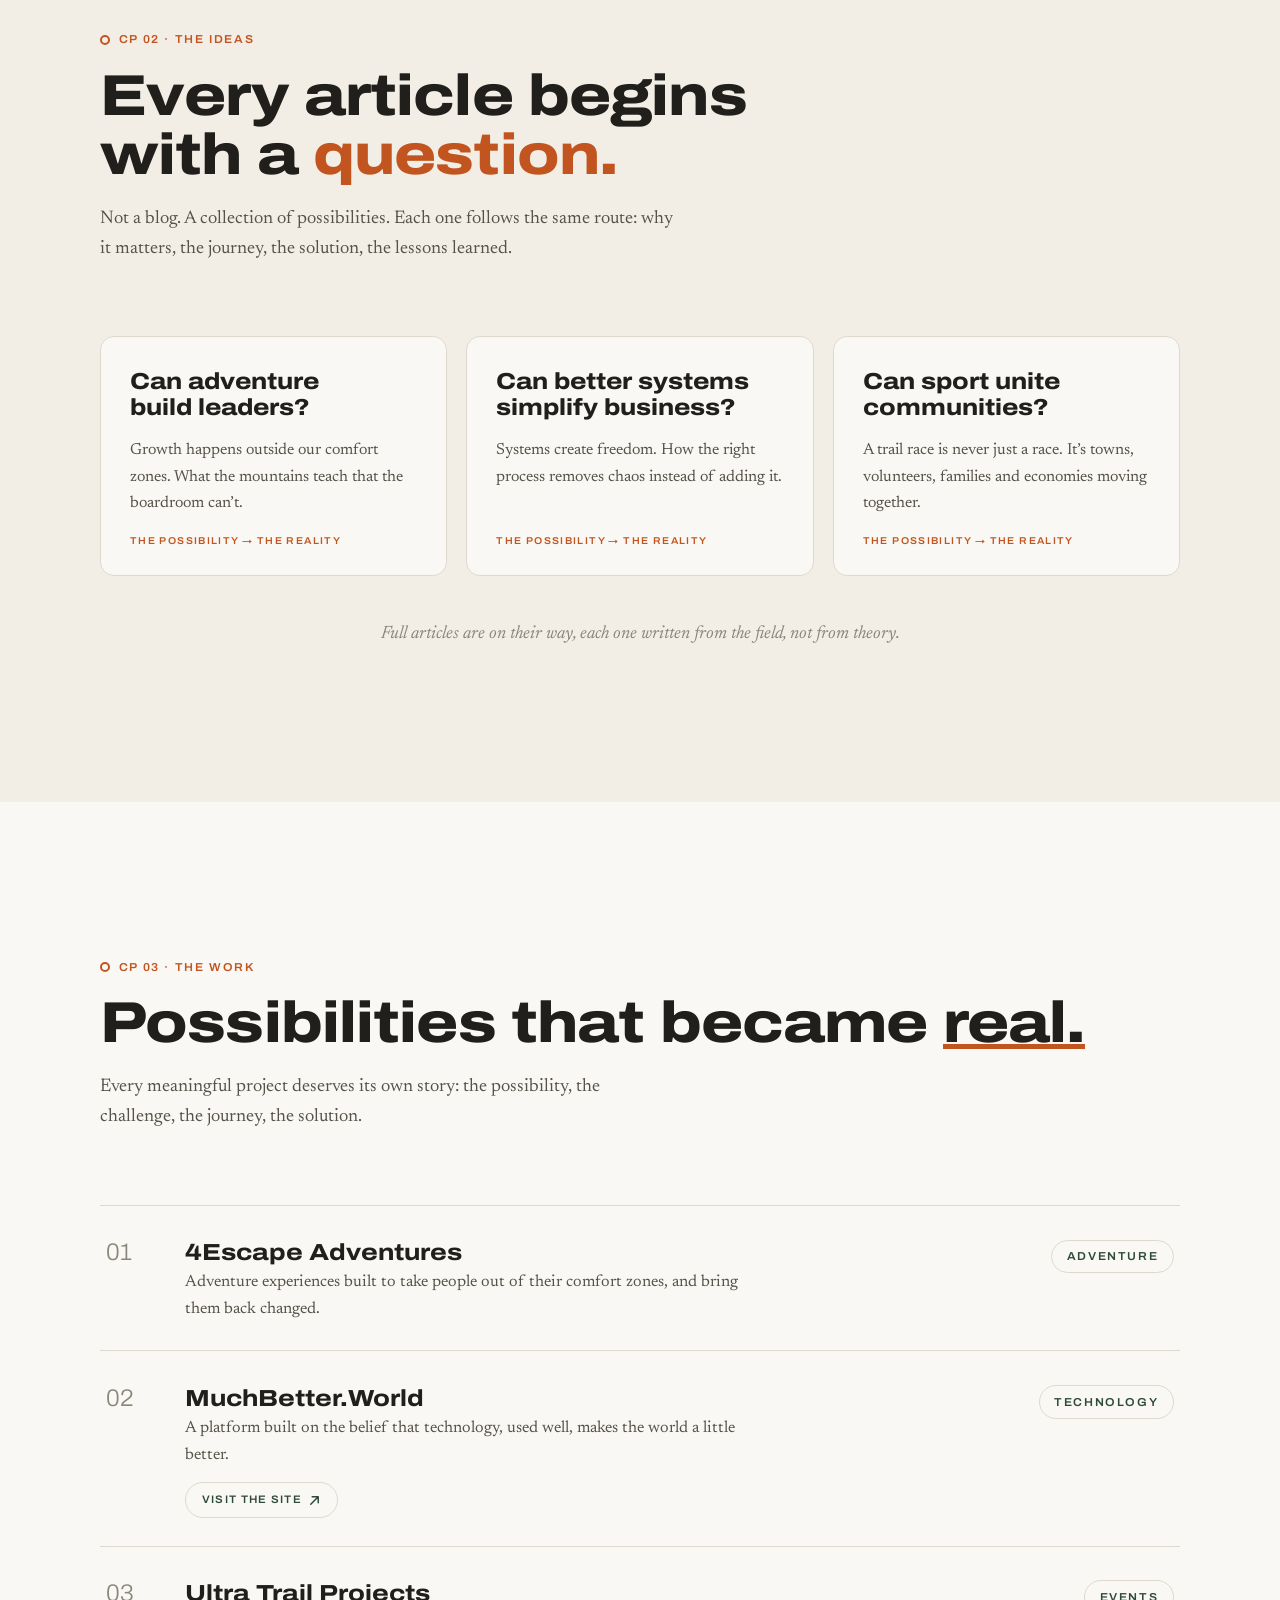
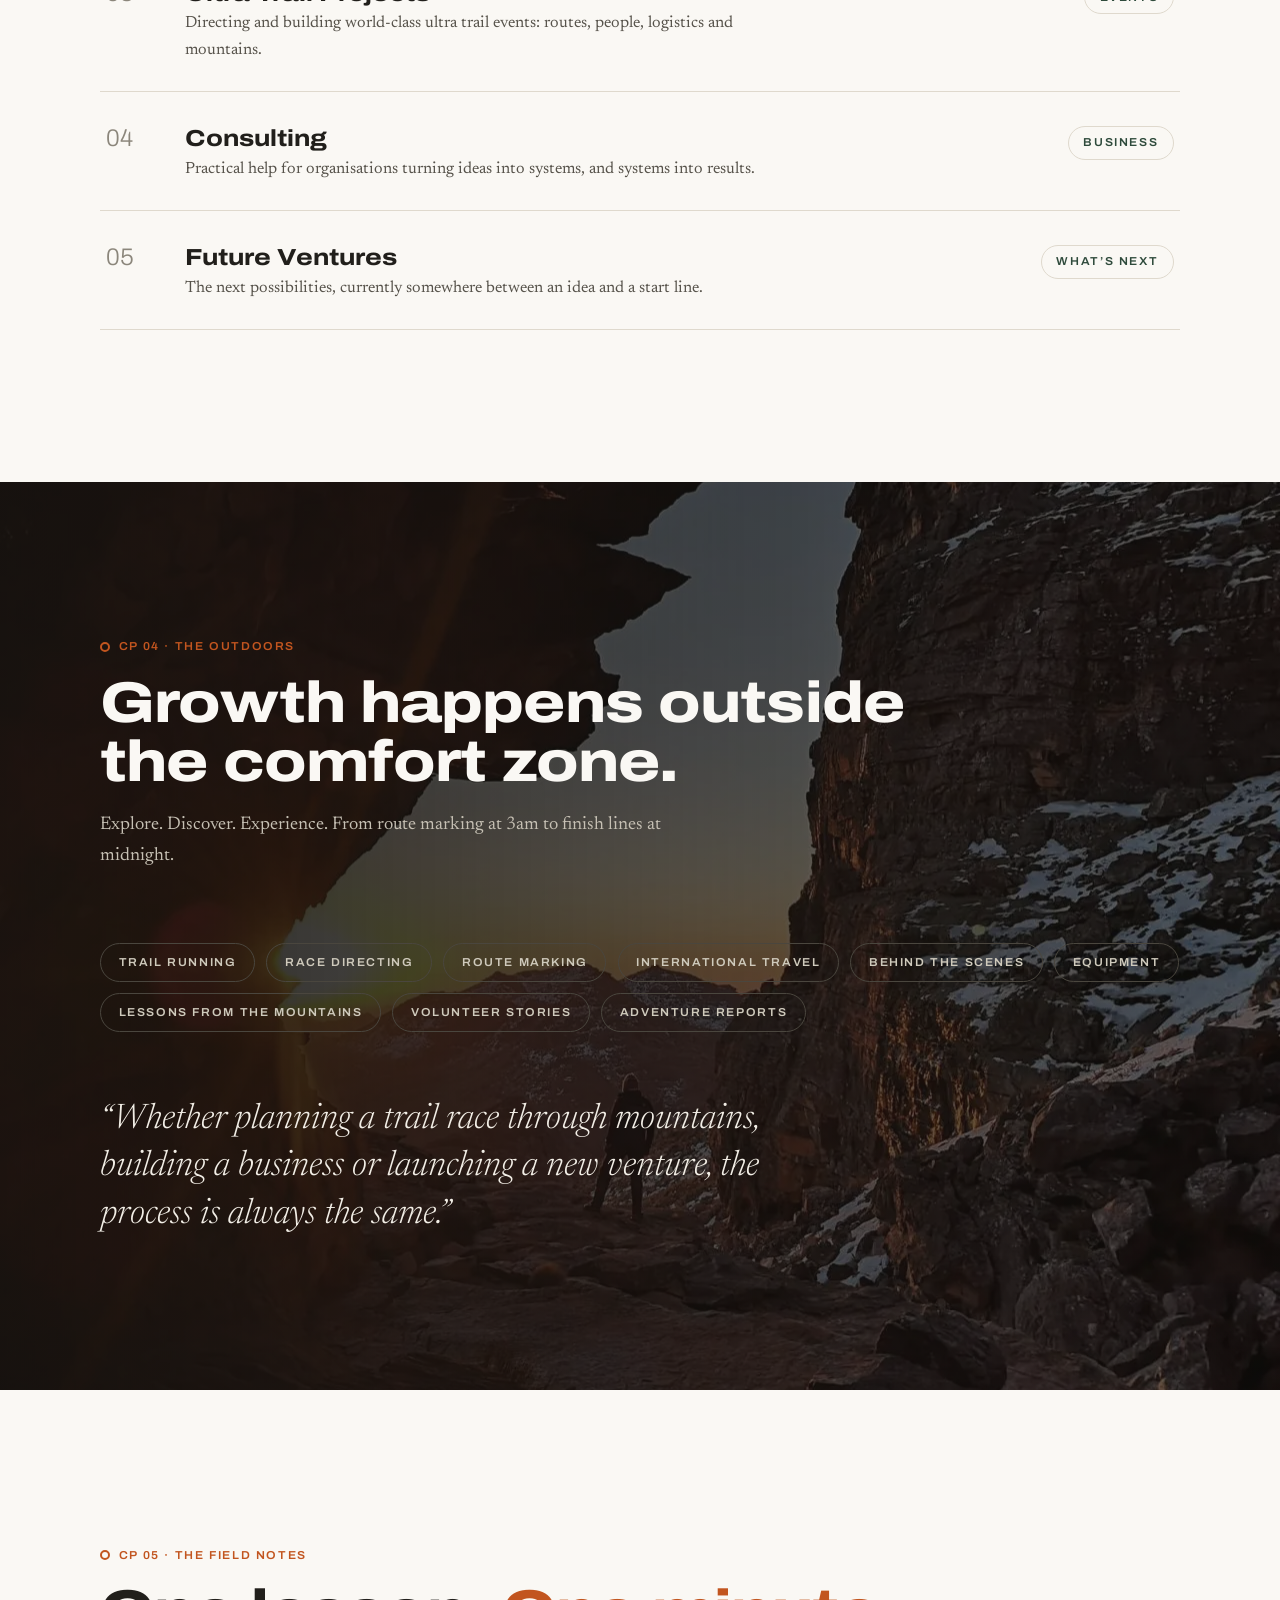
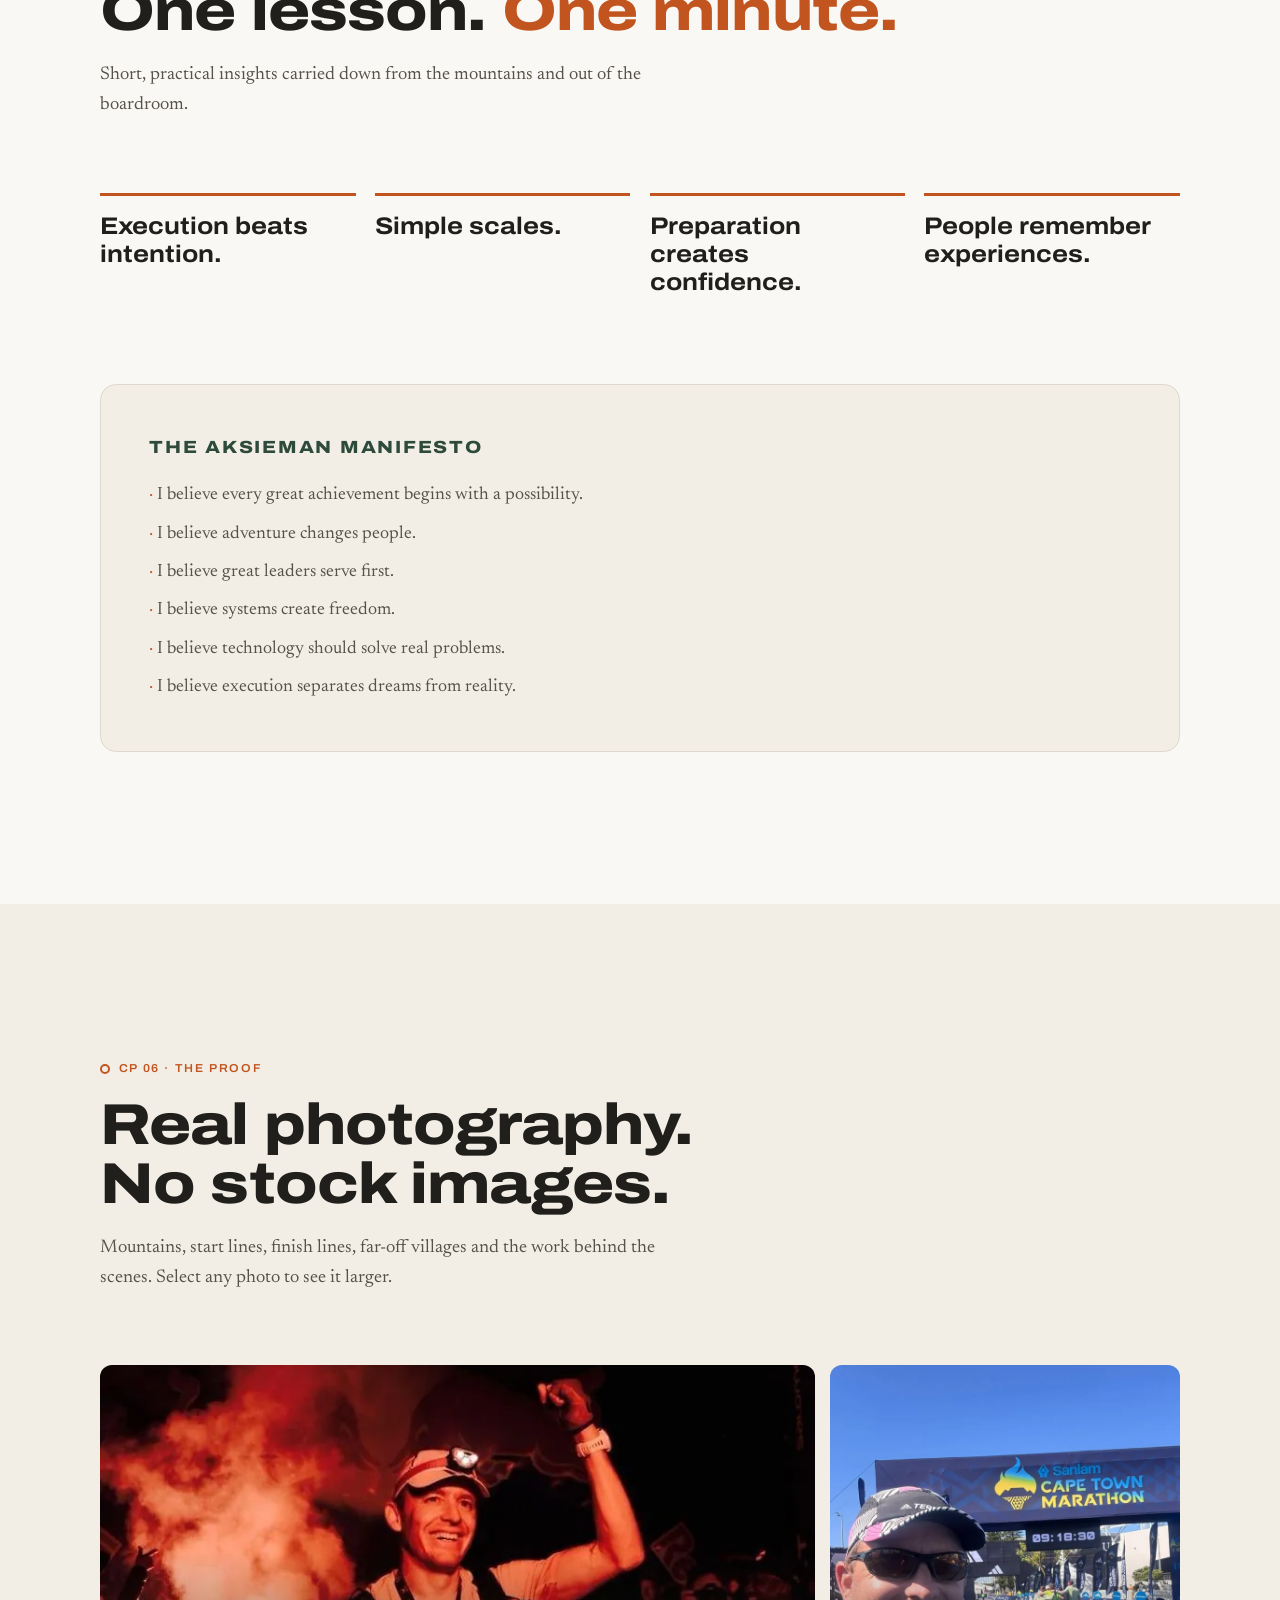
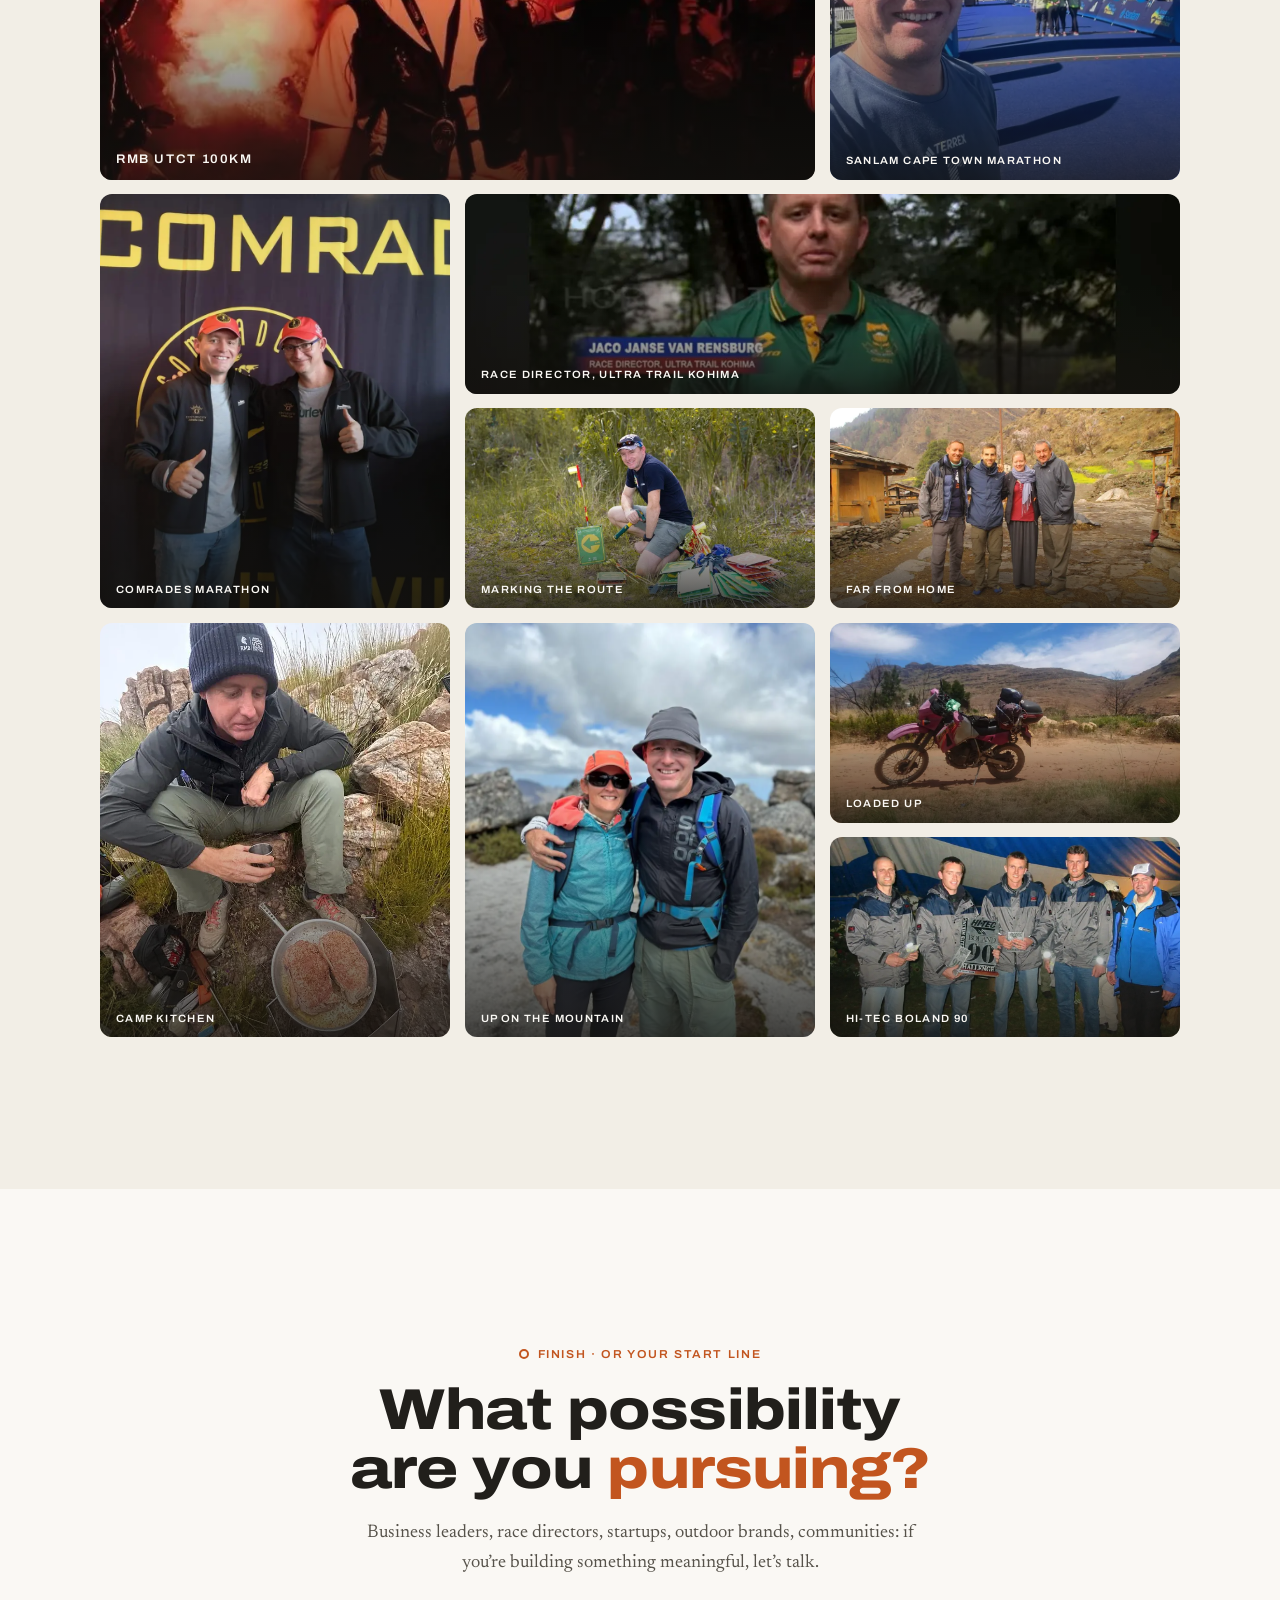
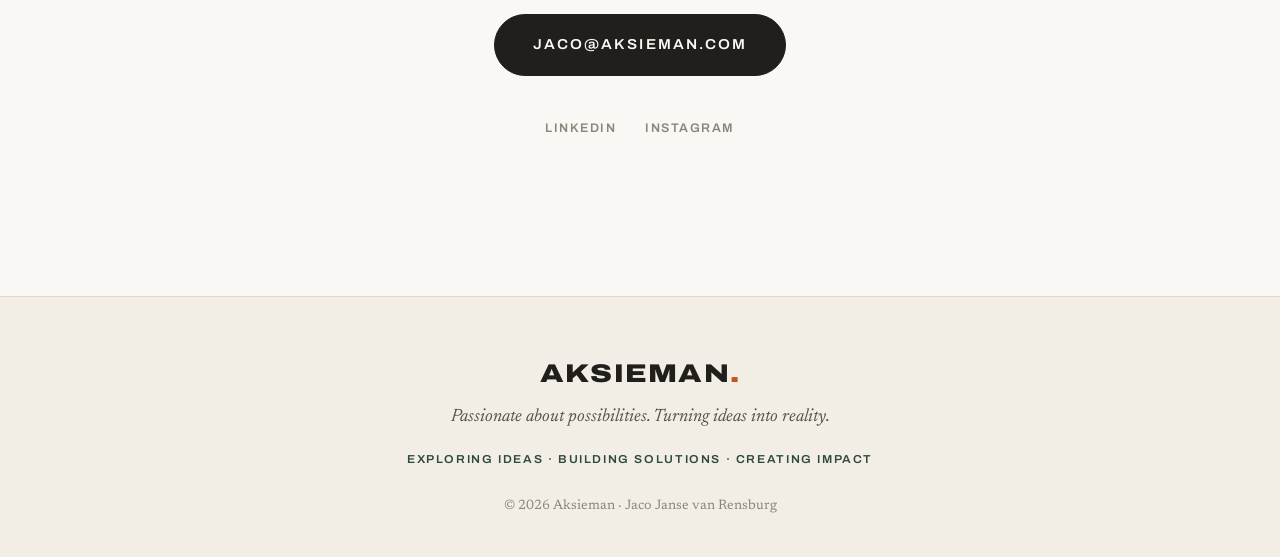
==== commit 8e85f750: "fix: label night finish photo as RMB UTCT 100km" ====
--- a/public/index.html
+++ b/public/index.html
@@ -294,9 +294,9 @@
       </div>
 
       <div class="gallery-grid reveal">
-        <button class="ph g-feature" type="button" data-cap="Finishing in the dark.">
-          <img src="images/night-finish.webp" alt="A trail runner raising a fist at a night finish line lit by a red flare" width="768" height="512" loading="lazy" decoding="async">
-          <span class="ph-cap">Finishing in the dark</span>
+        <button class="ph g-feature" type="button" data-cap="Finishing the RMB Ultra-trail Cape Town 100km, after dark.">
+          <img src="images/night-finish.webp" alt="Jaco raising a fist at the night finish of the RMB Ultra-trail Cape Town 100km, lit by a red flare" width="768" height="512" loading="lazy" decoding="async">
+          <span class="ph-cap">RMB UTCT 100km</span>
         </button>
         <button class="ph g-tall" type="button" data-cap="Sanlam Cape Town Marathon.">
           <img src="images/cape-town-marathon.webp" alt="Jaco in running kit at the Sanlam Cape Town Marathon finish arch" width="750" height="1000" loading="lazy" decoding="async">
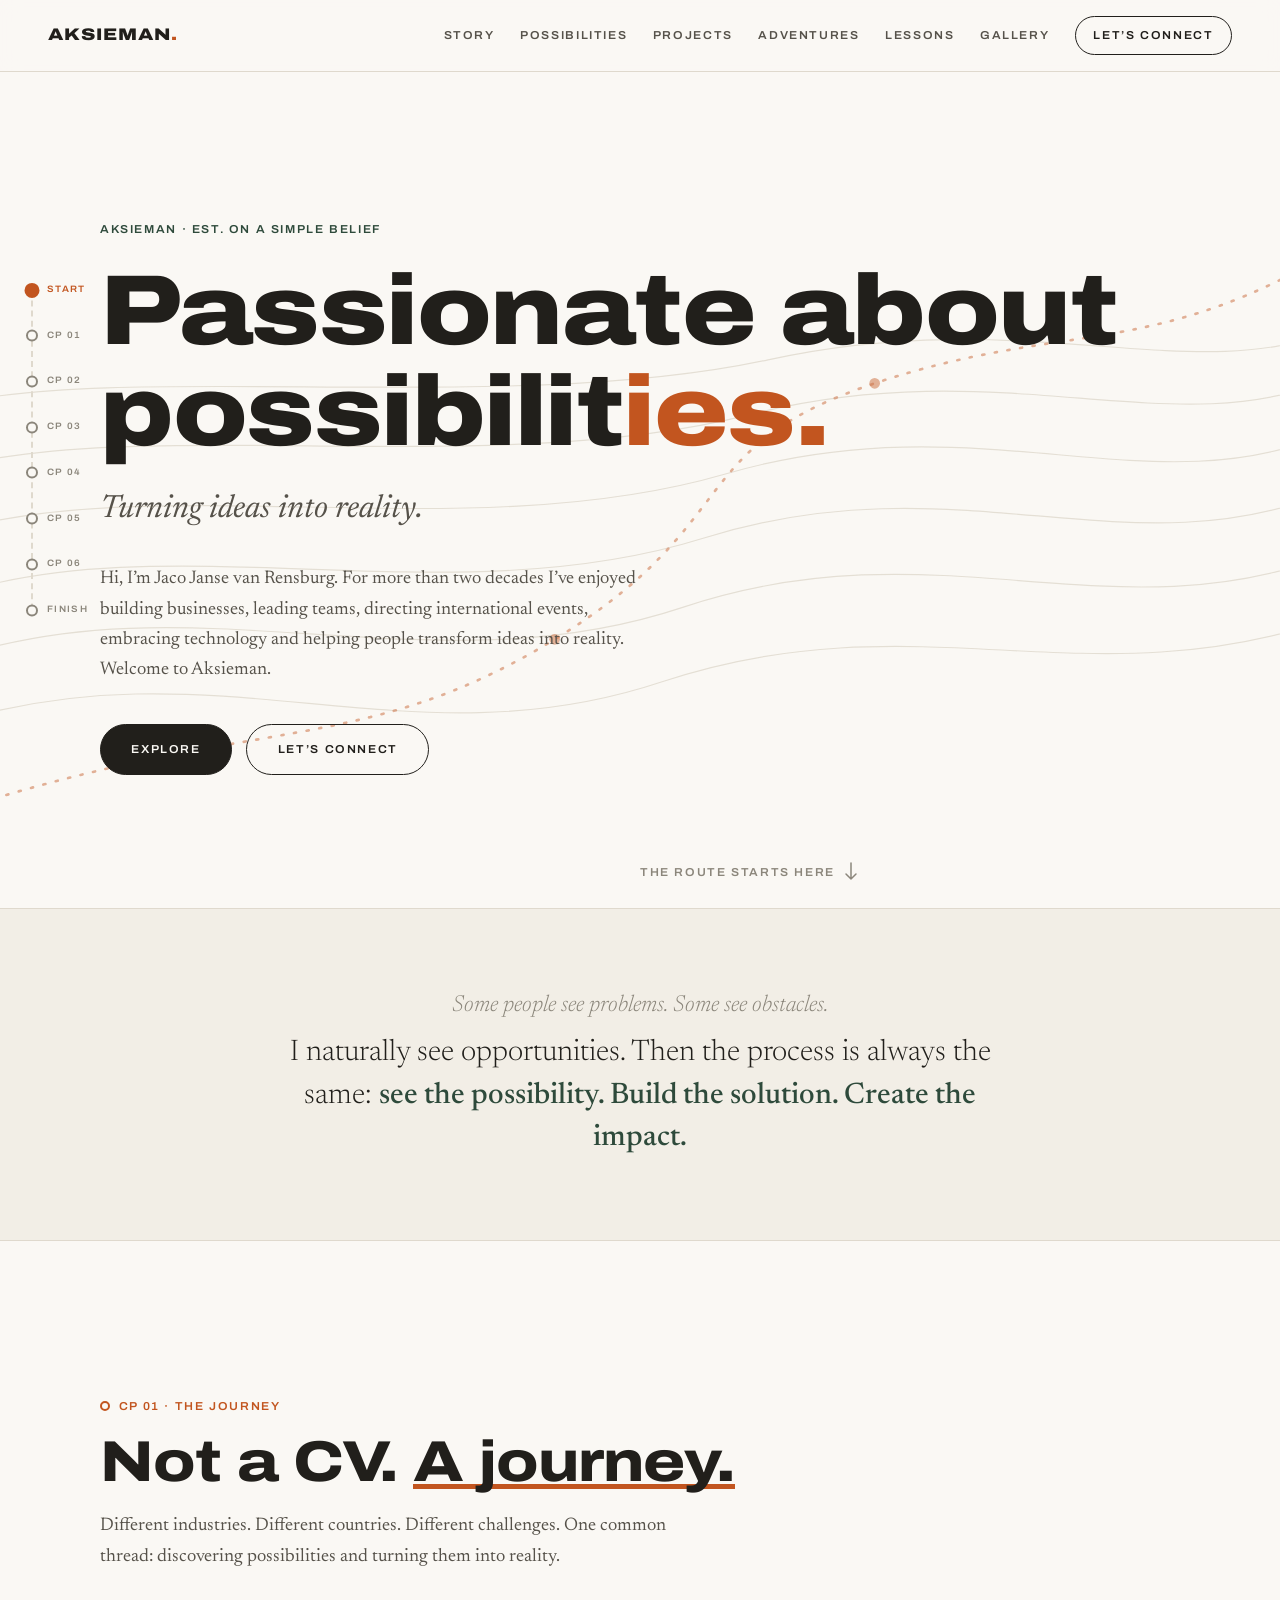
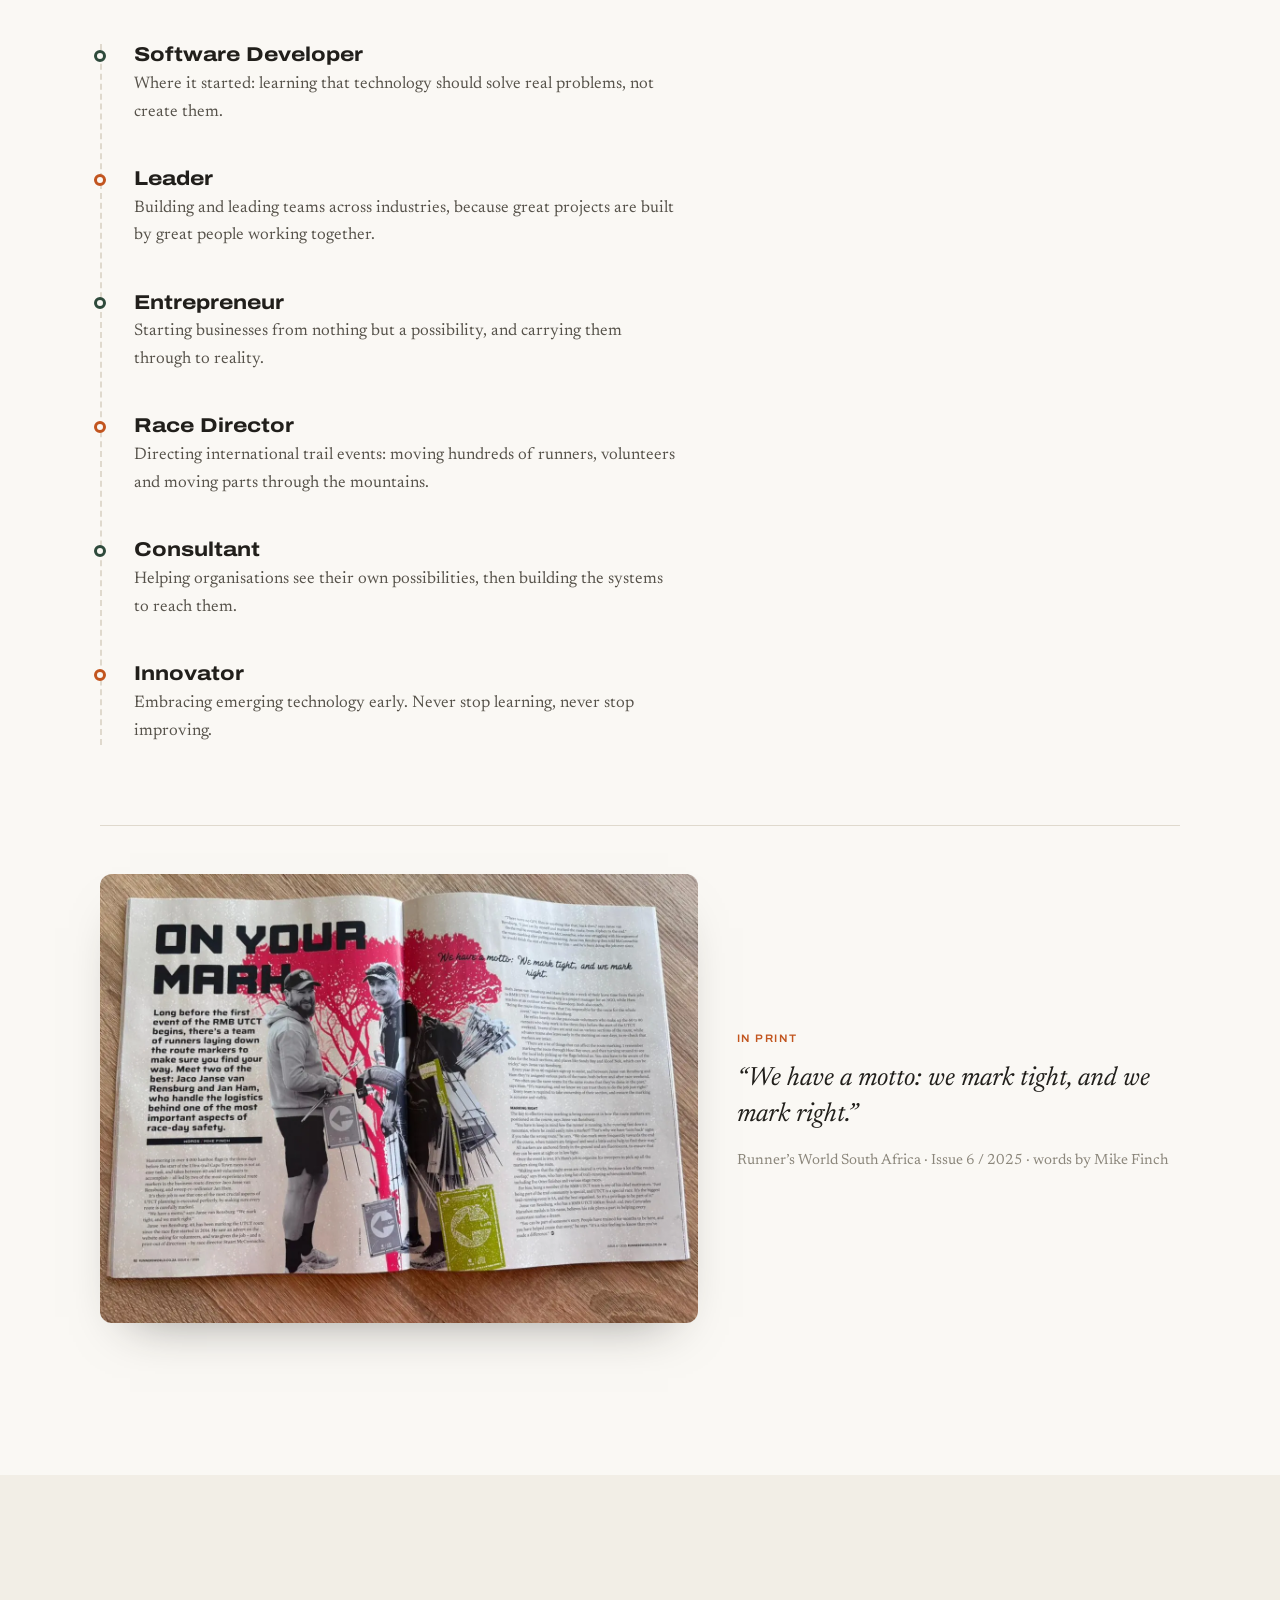
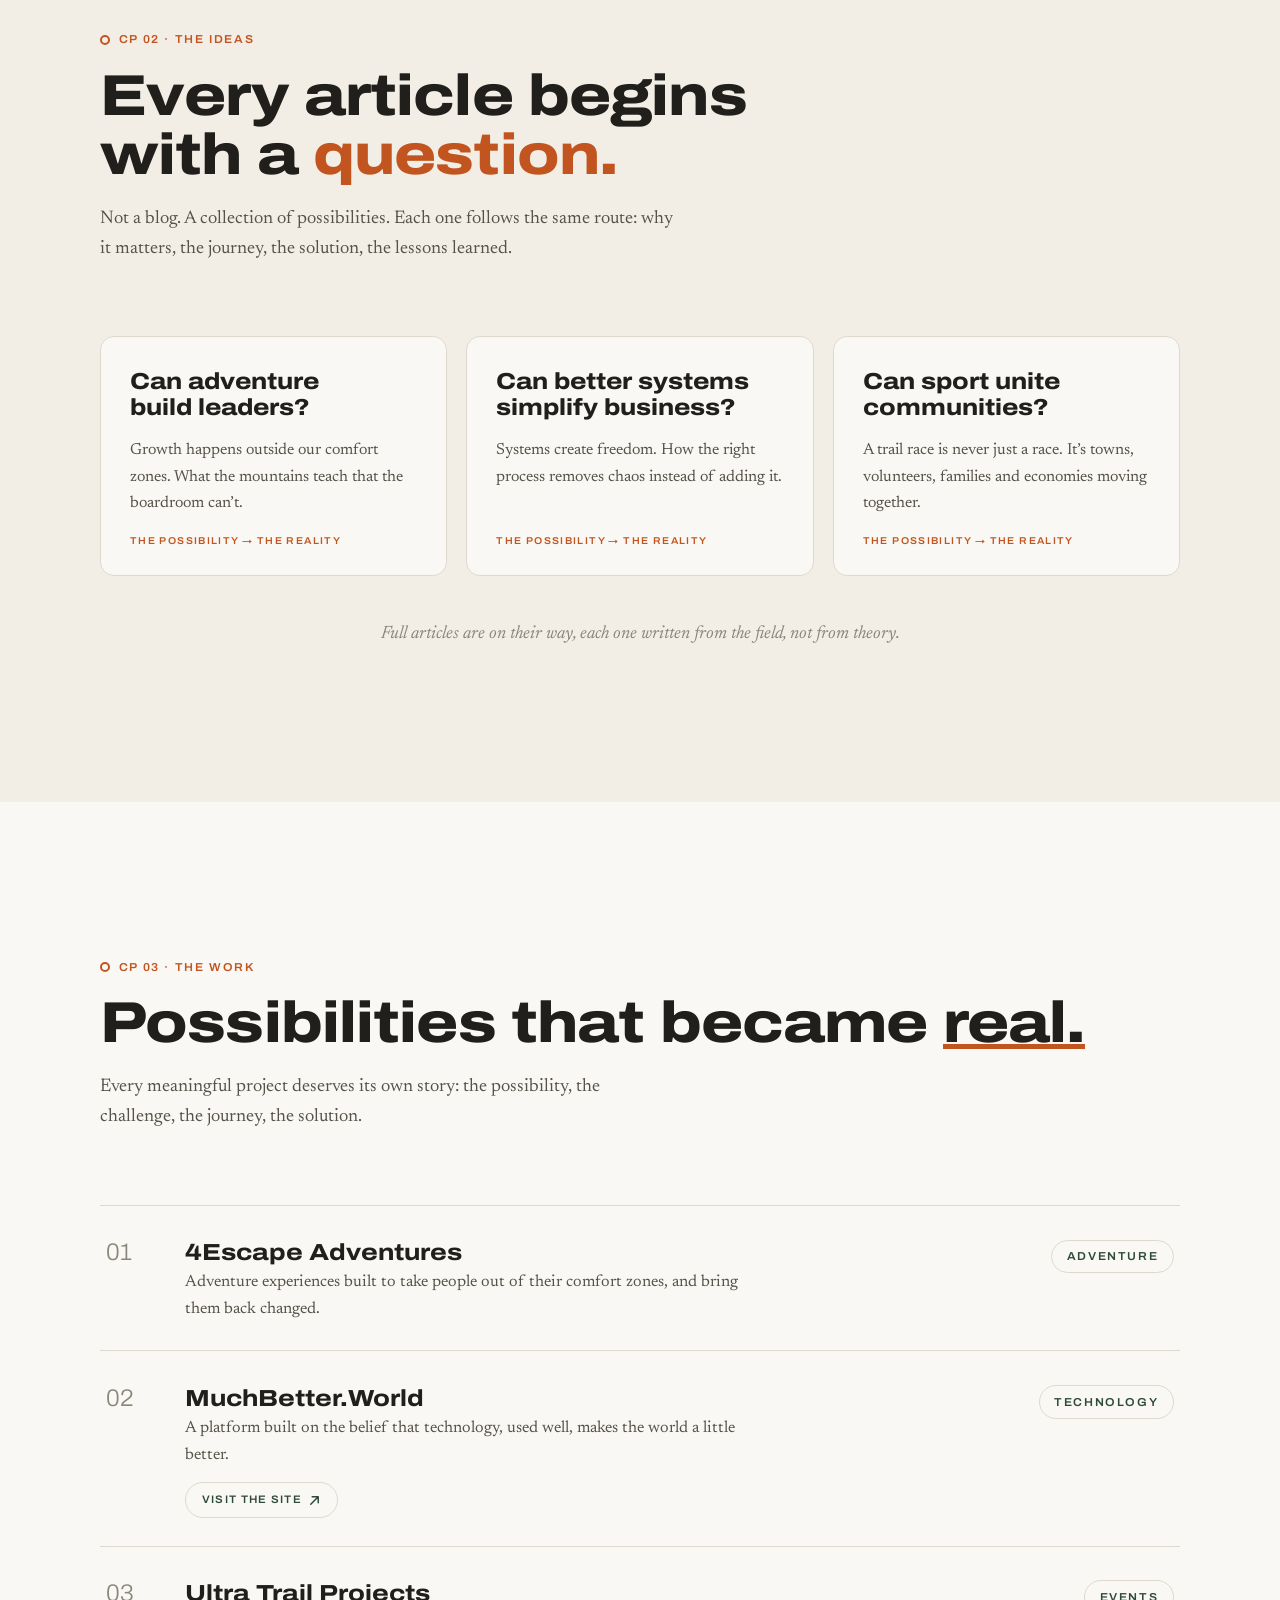
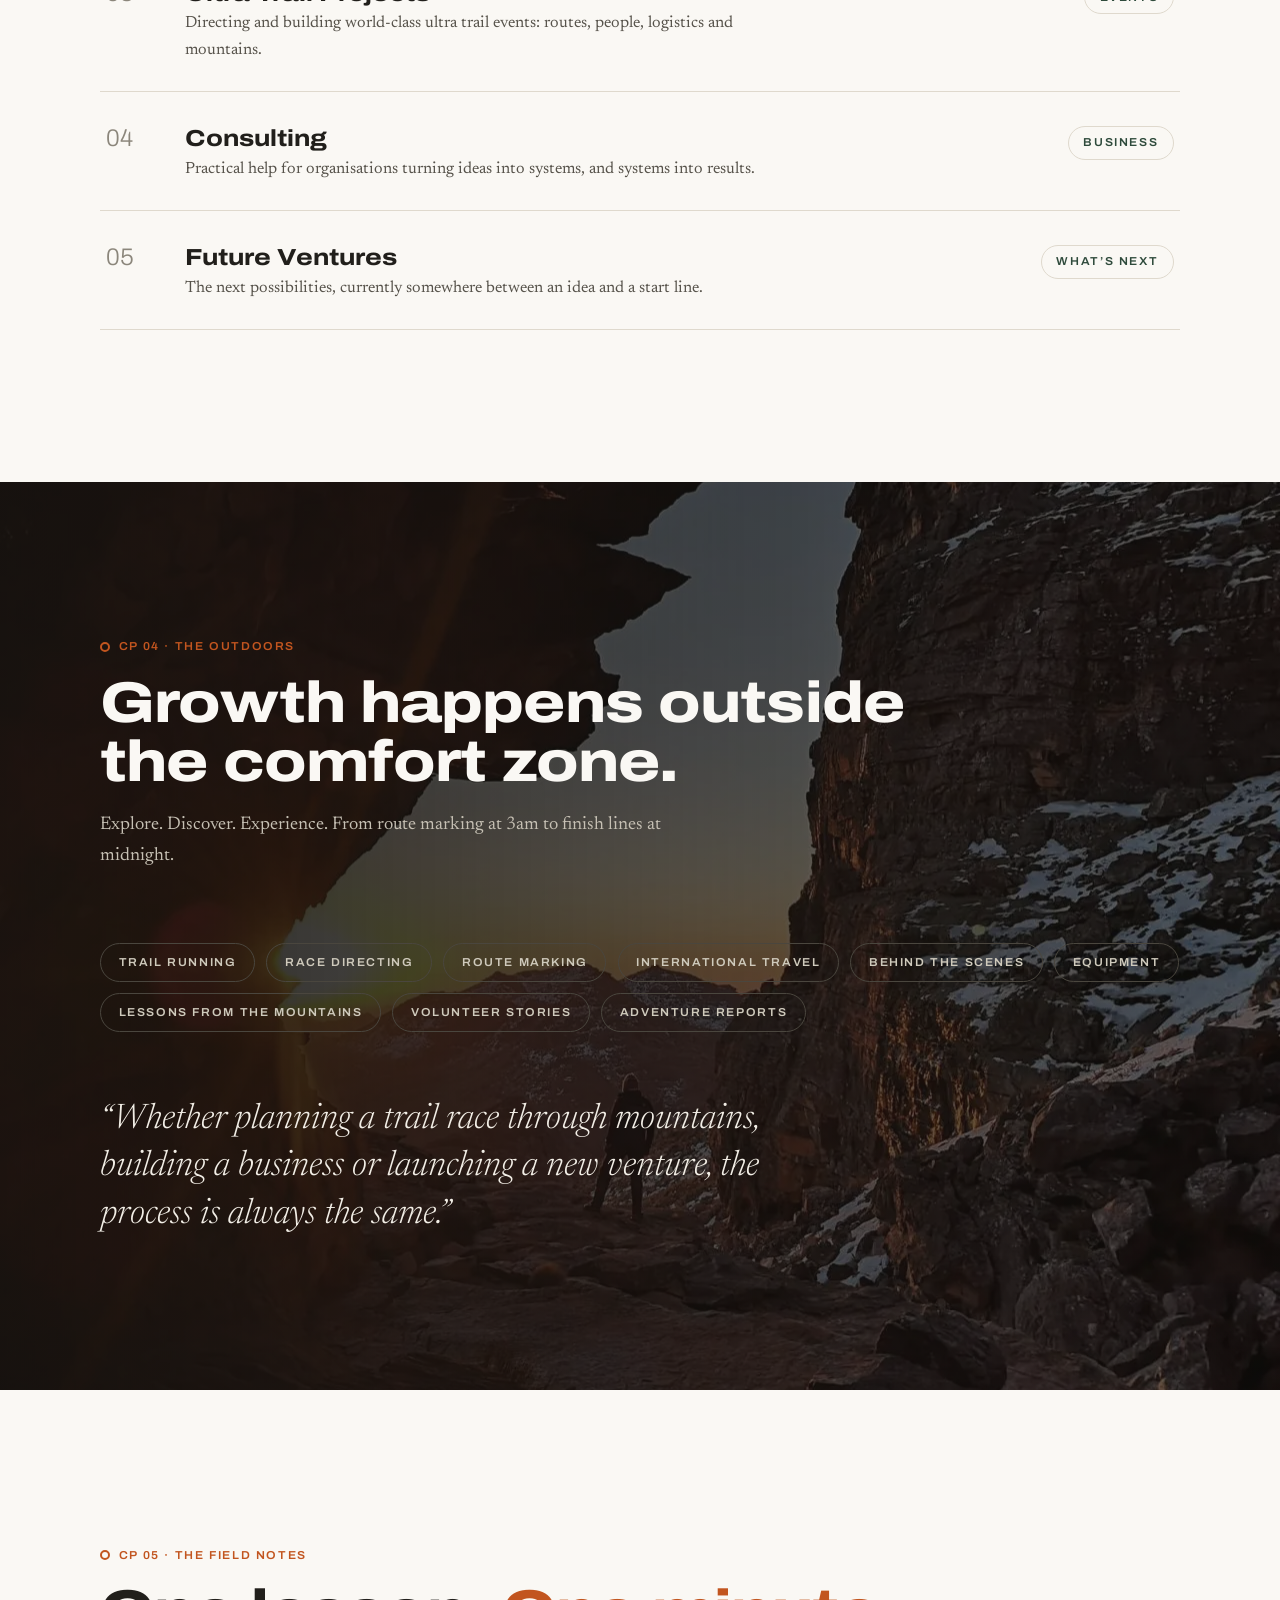
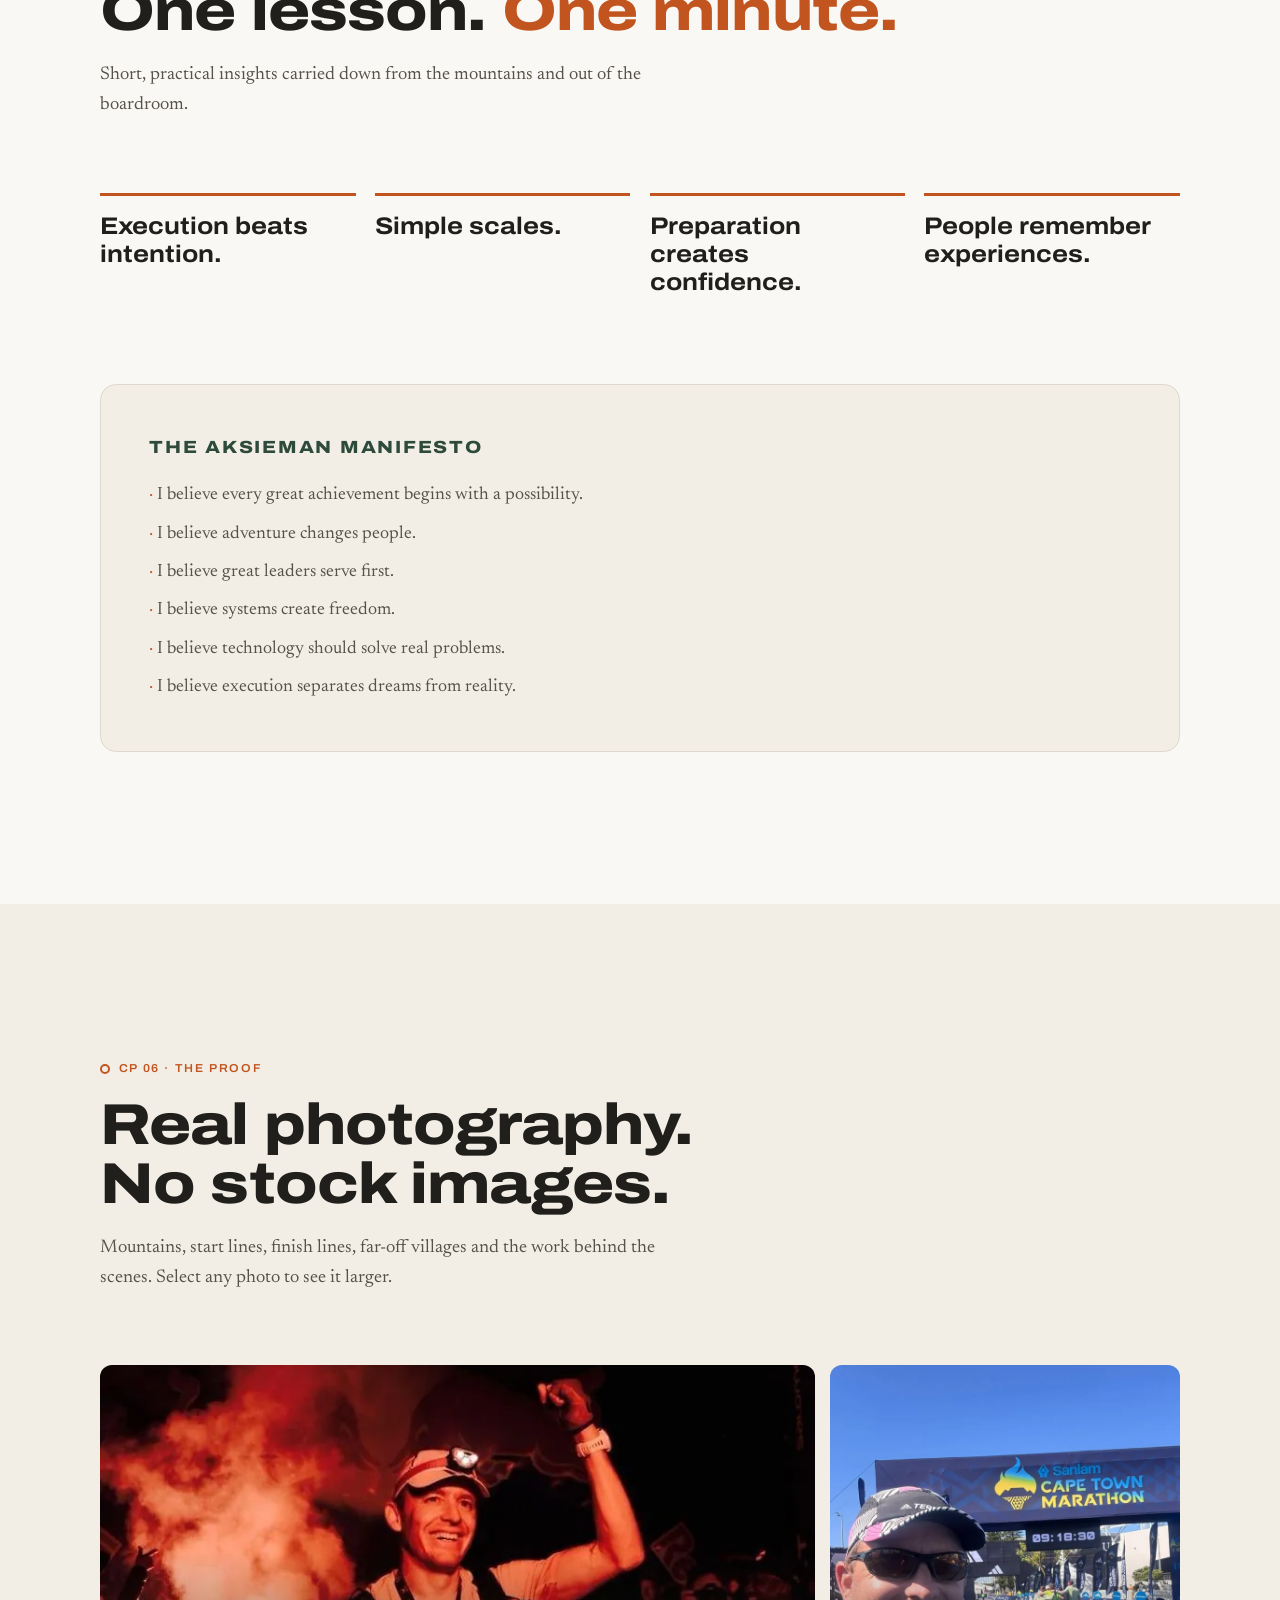
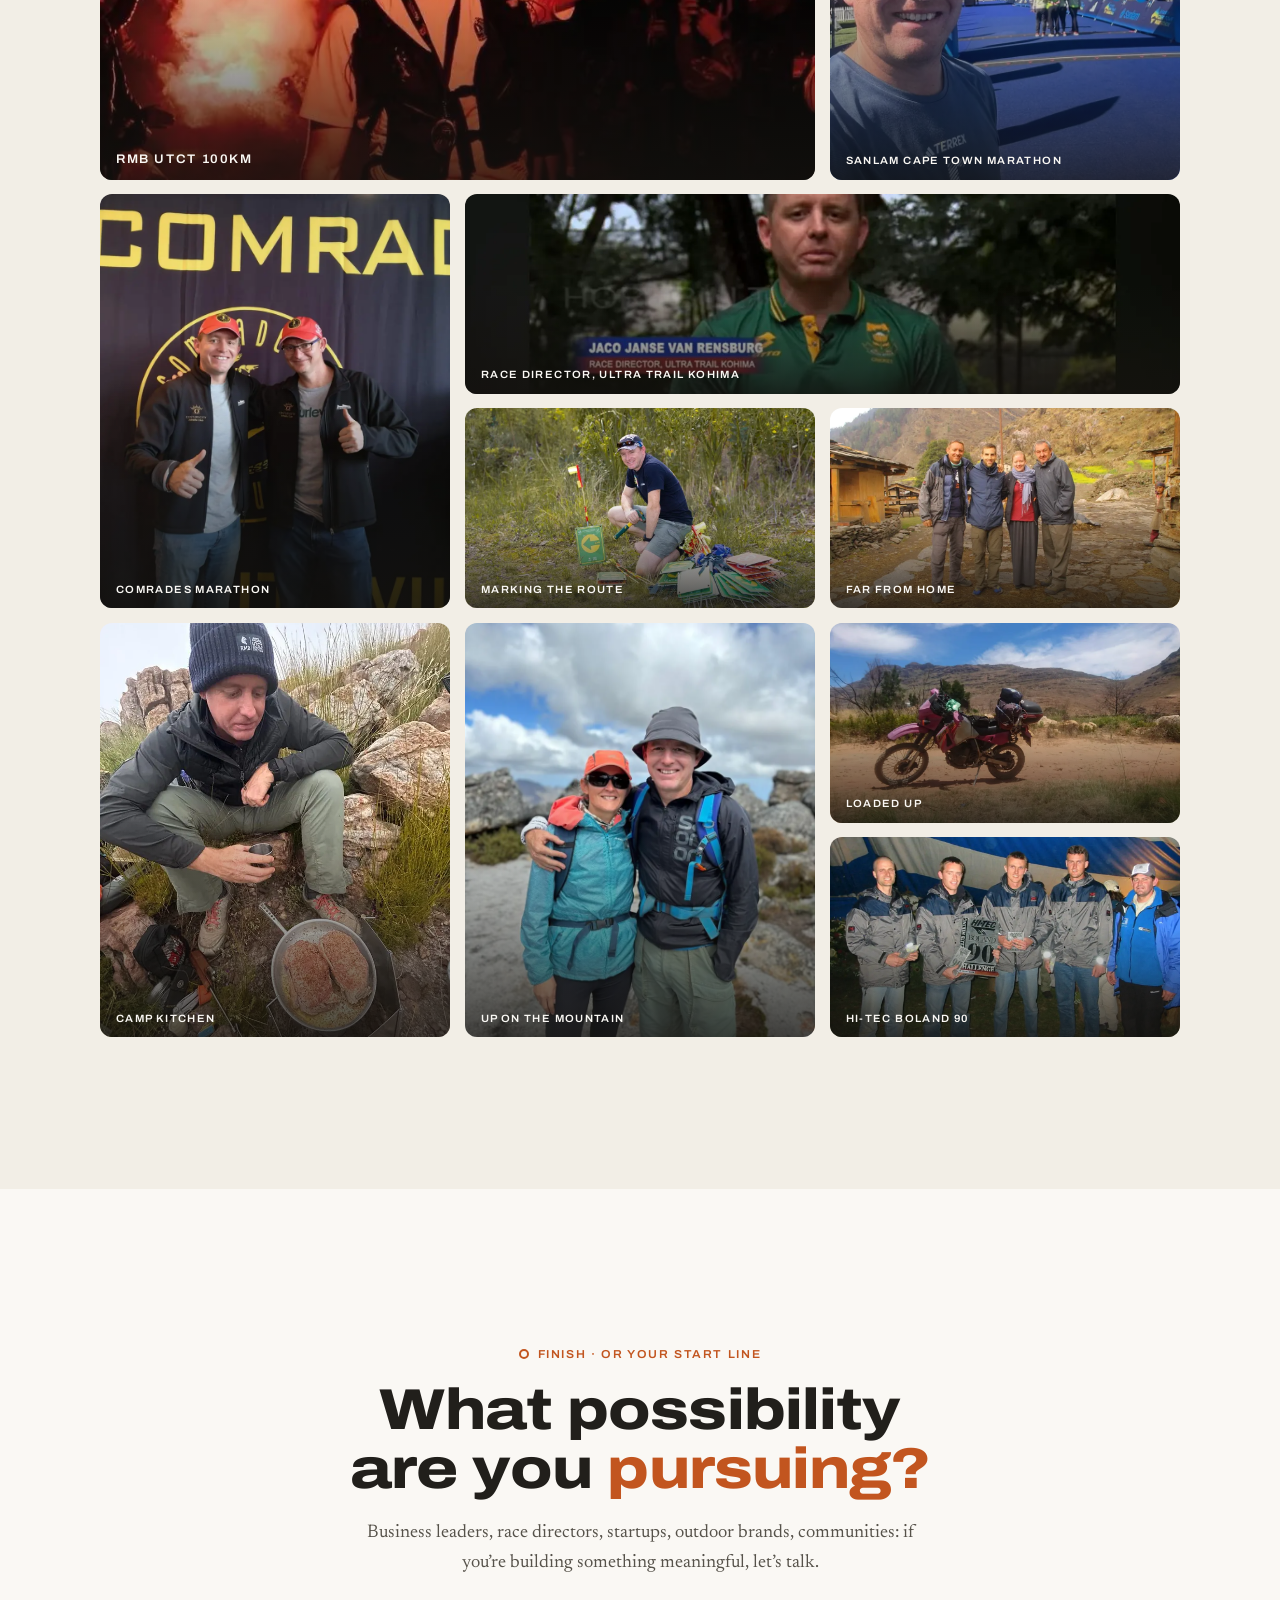
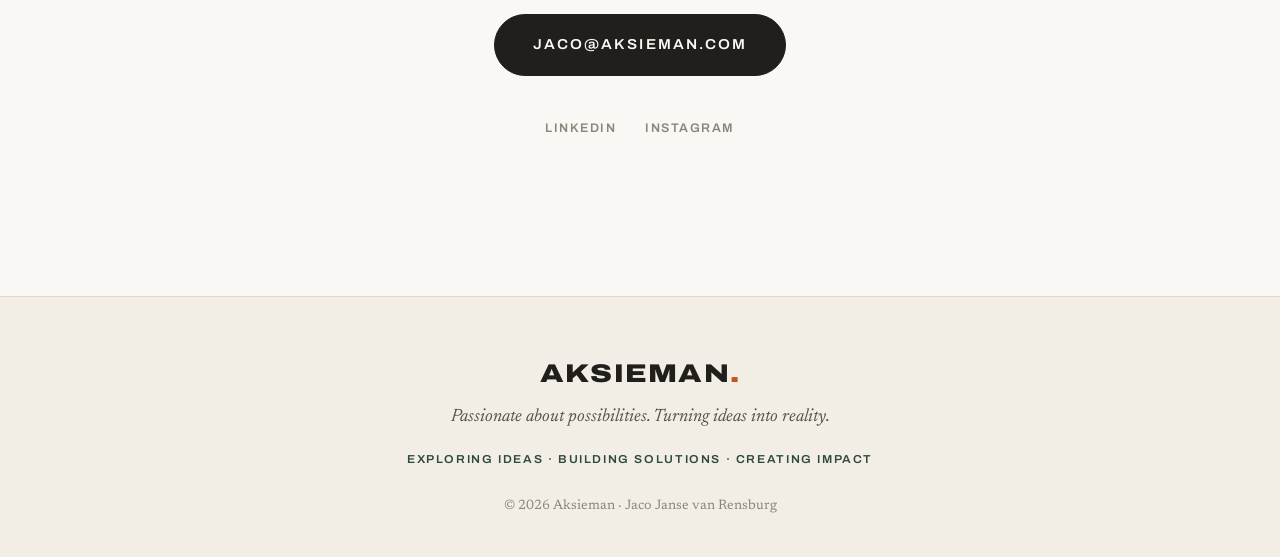
==== commit ffa18afb: "feat: SEO and social basics - og image, canonical, robots, sitemap, Person schema" ====
--- a/public/index.html
+++ b/public/index.html
@@ -5,15 +5,62 @@
   <meta name="viewport" content="width=device-width, initial-scale=1.0">
   <title>Aksieman</title>
   <meta name="description" content="Aksieman is the home of Jaco Janse van Rensburg: entrepreneur, race director, software builder. Every great achievement begins with a possibility.">
+  <meta name="author" content="Jaco Janse van Rensburg">
+  <meta name="theme-color" content="#FAF8F4">
+  <link rel="canonical" href="https://aksieman.com/">
+
+  <meta property="og:site_name" content="Aksieman">
   <meta property="og:title" content="AKSIEMAN | Passionate about possibilities.">
   <meta property="og:description" content="Every great achievement begins with a possibility. Business, adventure, technology and leadership, turned into reality.">
   <meta property="og:type" content="website">
-  <meta property="og:url" content="https://aksieman.com">
+  <meta property="og:url" content="https://aksieman.com/">
+  <meta property="og:locale" content="en_ZA">
+  <meta property="og:image" content="https://aksieman.com/images/og-image.jpg">
+  <meta property="og:image:secure_url" content="https://aksieman.com/images/og-image.jpg">
+  <meta property="og:image:type" content="image/jpeg">
+  <meta property="og:image:width" content="1200">
+  <meta property="og:image:height" content="630">
+  <meta property="og:image:alt" content="Sunrise over snow dusted mountain peaks, seen from inside a cave">
+
+  <meta name="twitter:card" content="summary_large_image">
+  <meta name="twitter:title" content="AKSIEMAN | Passionate about possibilities.">
+  <meta name="twitter:description" content="Every great achievement begins with a possibility. Business, adventure, technology and leadership, turned into reality.">
+  <meta name="twitter:image" content="https://aksieman.com/images/og-image.jpg">
+  <meta name="twitter:image:alt" content="Sunrise over snow dusted mountain peaks, seen from inside a cave">
+
   <link rel="preconnect" href="https://fonts.googleapis.com">
   <link rel="preconnect" href="https://fonts.gstatic.com" crossorigin>
   <link href="https://fonts.googleapis.com/css2?family=Archivo:wdth,wght@62..125,300..900&family=Newsreader:ital,opsz,wght@0,6..72,300..600;1,6..72,300..600&display=swap" rel="stylesheet">
   <link rel="stylesheet" href="styles.css">
   <link rel="icon" href="data:image/svg+xml,<svg xmlns='http://www.w3.org/2000/svg' viewBox='0 0 100 100'><text y='80' font-size='80' font-family='Arial Black'>A</text><circle cx='78' cy='72' r='12' fill='%23C25E2E'/></svg>">
+
+  <script type="application/ld+json">
+  {
+    "@context": "https://schema.org",
+    "@type": "Person",
+    "name": "Jaco Janse van Rensburg",
+    "alternateName": "Aksieman",
+    "url": "https://aksieman.com/",
+    "image": "https://aksieman.com/images/og-image.jpg",
+    "email": "jaco@aksieman.com",
+    "jobTitle": ["Entrepreneur", "Race director", "Consultant", "Software developer"],
+    "description": "Jaco Janse van Rensburg builds businesses, leads teams, directs international trail events and helps people turn ideas into reality.",
+    "nationality": "South African",
+    "knowsAbout": [
+      "Entrepreneurship",
+      "Leadership",
+      "Trail running",
+      "Race directing",
+      "Event management",
+      "Software development",
+      "Business systems"
+    ],
+    "sameAs": [
+      "https://www.linkedin.com/in/jacoaksieman/",
+      "https://www.instagram.com/jacoaksieman/"
+    ]
+  }
+  </script>
 </head>
 <body>
 
